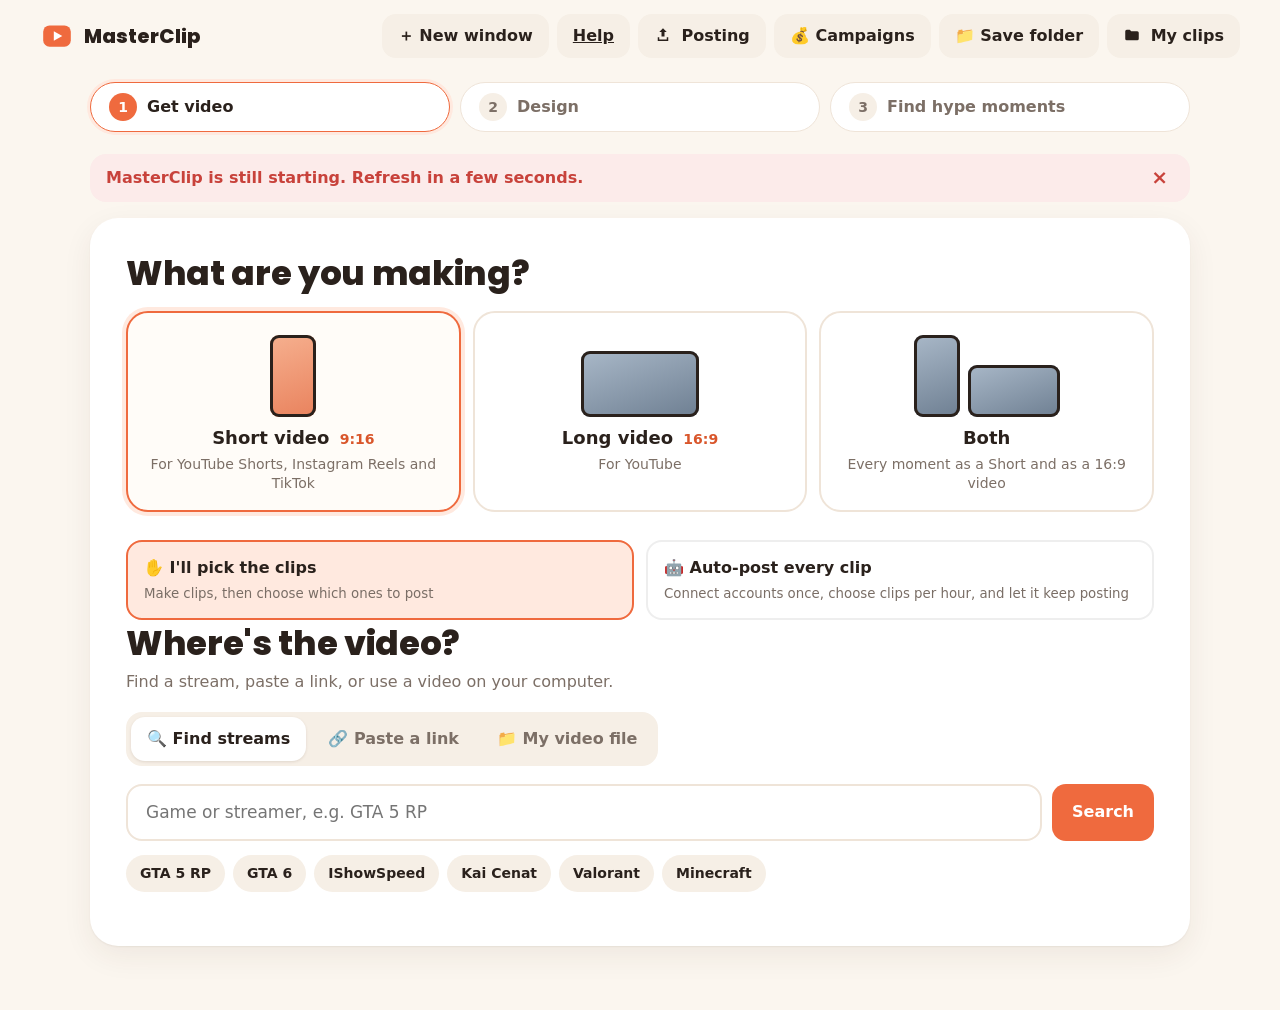
==== static/index.html @ 3740e3cb "Set it manually: layout chips, source box editor (drag, corners, wheel zoom), cam corner/size/round," ====
<!doctype html>
<html lang="en">
<head>
  <meta charset="utf-8">
  <meta name="viewport" content="width=device-width, initial-scale=1">
  <meta name="theme-color" content="#FBF6EF">
  <title>MasterClip</title>
  <link rel="icon" href="data:image/svg+xml,%3Csvg xmlns='http://www.w3.org/2000/svg' viewBox='0 0 32 32'%3E%3Crect x='3' y='6' width='26' height='20' rx='6' fill='%23EF6A3E'/%3E%3Cpath d='M13 11.5v9l8-4.5z' fill='%23fff'/%3E%3C/svg%3E">
  <link rel="stylesheet" href="/static/app.css">
  <script src="/static/crash.js"></script>
  <script src="/static/stage.js" defer></script>
  <script src="/static/framing.js" defer></script>
  <script src="/static/editor.js" defer></script>
  <script src="/static/designer.js" defer></script>
  <script src="/static/app.js" defer></script>
  <script src="/static/posting.js" defer></script>
  <script src="/static/campaigns.js" defer></script>
  <script src="/static/longvideo.js" defer></script>
  <script src="/static/aiboost.js" defer></script>
  <script src="/static/licence.js" defer></script>
</head>
<body>
  <header class="top">
    <a class="brand" href="/" aria-label="MasterClip home">
      <span class="brand-mark" aria-hidden="true"><svg viewBox="0 0 32 32"><rect x="3" y="6" width="26" height="20" rx="6" fill="currentColor"/><path d="M13 11.5v9l8-4.5z" fill="#fff"/></svg></span>
      <span>MasterClip</span>
    </a>
    <div class="top-actions">
      <button id="newWindow" class="ghost" type="button" title="Start another stream without stopping this one">＋ New window</button>
      <a class="ghost" href="/help" target="_blank" rel="noopener">Help</a>
      <button id="openLicence" class="ghost licence-chip" type="button" title="Your licence" hidden><span id="licenceChip">Free trial</span></button>
      <button id="openPosting" class="ghost" type="button" title="Post clips to Instagram and YouTube">
        <svg viewBox="0 0 24 24" aria-hidden="true"><path d="M12 3l5 5h-3v6h-4V8H7zM5 15h2v3h10v-3h2v5H5z"/></svg>
        Posting <i id="postingDot" class="dot" hidden></i>
      </button>
      <button id="openCampaigns" class="ghost" type="button" title="Clipping campaigns that pay per views, and your posted clips">💰 Campaigns</button>
      <button id="openStorage" class="ghost" type="button" title="Choose where clips and downloads are saved (use another drive if C: is full)">📁 Save folder <i id="storageDot" class="dot" hidden></i></button>
      <button id="openFolder" class="ghost" type="button" title="Open the folder with your saved clips">
        <svg viewBox="0 0 24 24" aria-hidden="true"><path d="M3 7a2 2 0 0 1 2-2h4l2 2h8a2 2 0 0 1 2 2v8a2 2 0 0 1-2 2H5a2 2 0 0 1-2-2z"/></svg>
        My clips
      </button>
    </div>
  </header>

  <main class="page">
    <ol class="stepper" aria-label="Steps">
      <li data-step="1" class="active"><span class="dot">1</span><span class="label">Get video</span></li>
      <li data-step="2"><span class="dot">2</span><span class="label">Design</span></li>
      <li data-step="3"><span class="dot">3</span><span class="label">Find hype moments</span></li>
    </ol>

    <div id="campBanner" class="notice-soft camp-banner" hidden><span id="campBannerText"></span><button id="campBannerX" class="ghost small" type="button">Stop</button></div>

    <div id="notice" class="notice" role="alert" hidden><span id="noticeText"></span><button id="noticeClose" type="button" aria-label="Close">×</button></div>

    <div id="welcomeBack" class="welcome-back" hidden>
      <span class="wb-icon" aria-hidden="true">🎬</span>
      <div class="wb-text"><strong id="wbTitle">Your last clips are ready</strong><span id="wbMeta" class="muted"></span></div>
      <button id="wbOpen" class="primary" type="button">Open my clips</button>
      <button id="wbHide" class="ghost small" type="button" aria-label="Hide">✕</button>
    </div>

    <!-- STEP 1 -->
    <section id="step1" class="panel" aria-labelledby="step1Title">
      <div class="panel-head">
        <h1>What are you making?</h1>
      </div>
      <div class="vtypes" role="radiogroup" aria-label="Video type">
        <button type="button" class="vtype on" role="radio" aria-checked="true" data-kind-pick="short">
          <span class="vshape" aria-hidden="true"><i class="tall"></i></span>
          <strong>Short video <b>9:16</b></strong>
          <small>For YouTube Shorts, Instagram Reels and TikTok</small>
        </button>
        <button type="button" class="vtype" role="radio" aria-checked="false" data-kind-pick="long">
          <span class="vshape" aria-hidden="true"><i class="wide"></i></span>
          <strong>Long video <b>16:9</b></strong>
          <small>For YouTube</small>
        </button>
        <button type="button" class="vtype" role="radio" aria-checked="false" data-kind-pick="both">
          <span class="vshape" aria-hidden="true"><i class="tall"></i><i class="wide"></i></span>
          <strong>Both</strong>
          <small>Every moment as a Short and as a 16:9 video</small>
        </button>
      </div>
      <div class="postmode" role="radiogroup" aria-label="Posting">
        <button type="button" class="pmode on" data-postmode="manual"><strong>✋ I'll pick the clips</strong><small>Make clips, then choose which ones to post</small></button>
        <button type="button" class="pmode" data-postmode="auto"><strong>🤖 Auto-post every clip</strong><small>Connect accounts once, choose clips per hour, and let it keep posting</small></button>
      </div>
      <div class="panel-head second">
        <h1 id="step1Title">Where's the video?</h1>
        <p>Find a stream, paste a link, or use a video on your computer.</p>
      </div>
      <div class="tabs" role="tablist">
        <button class="tab active" role="tab" data-tab="find" type="button">🔍 Find streams</button>
        <button class="tab" role="tab" data-tab="link" type="button">🔗 Paste a link</button>
        <button class="tab" role="tab" data-tab="file" type="button">📁 My video file</button>
      </div>

      <div id="tabFind" class="tab-body">
        <form id="searchForm" class="search">
          <input id="searchInput" type="search" placeholder="Game or streamer, e.g. GTA 5 RP" autocomplete="off" maxlength="160" aria-label="Search streams">
          <button class="primary" type="submit">Search</button>
        </form>
        <div class="chips" id="quickChips">
          <button type="button" class="chip">GTA 5 RP</button>
          <button type="button" class="chip">GTA 6</button>
          <button type="button" class="chip">IShowSpeed</button>
          <button type="button" class="chip">Kai Cenat</button>
          <button type="button" class="chip">Valorant</button>
          <button type="button" class="chip">Minecraft</button>
        </div>
        <div id="searchState" class="soft-state" hidden></div>
        <div id="siteFilter" class="site-filter" hidden>
          <div class="seg" role="group" aria-label="Show results from">
            <button type="button" class="on" data-site="all">All</button>
            <button type="button" data-site="YouTube">YouTube</button>
            <button type="button" data-site="Twitch">Twitch</button>
          </div>
          <span id="searchNote" class="hint"></span>
        </div>
        <div id="results" class="results"></div>
      </div>

      <div id="tabLink" class="tab-body" hidden>
        <form id="linkForm" class="search">
          <input id="linkInput" type="url" placeholder="Paste a YouTube, Twitch or Kick link" autocomplete="off" aria-label="Video link">
          <button class="primary" type="submit">Open</button>
        </form>
        <p class="hint">Works with live streams and past streams (VODs). We only download the part you pick.</p>
      </div>

      <div id="tabFile" class="tab-body" hidden>
        <label id="dropZone" class="drop" for="fileInput">
          <span class="drop-icon" aria-hidden="true">⬆</span>
          <strong id="fileLabel">Choose a video or drop it here</strong>
          <small>MP4, MKV, MOV or WEBM · stays on your computer</small>
          <input id="fileInput" type="file" accept="video/*,.mp4,.mkv,.mov,.webm,.ts" hidden>
        </label>
      </div>

      <div id="picked" class="picked" hidden>
        <div class="picked-top">
          <img id="pickedThumb" alt="" loading="lazy">
          <div class="picked-text">
            <span id="pickedBadge" class="badge"></span>
            <strong id="pickedTitle"></strong>
            <span id="pickedMeta" class="muted"></span>
          </div>
          <button id="pickedClear" class="ghost small" type="button">Change</button>
        </div>
        <div id="rangeBox" class="range-box" hidden>
          <div class="range-head"><strong>Which part?</strong><span id="rangeLabel" class="muted"></span></div>
          <div class="range-track">
            <svg id="heat" viewBox="0 0 1000 60" preserveAspectRatio="none" aria-hidden="true"></svg>
            <div id="rangeFill" class="range-fill"></div>
            <input id="rangeStart" type="range" min="0" max="1000" step="1" aria-label="Start time">
            <input id="rangeEnd" type="range" min="0" max="1000" step="1" aria-label="End time">
          </div>
          <div class="chips small">
            <button type="button" class="chip" data-range="whole">⚡ Whole stream: hottest parts</button>
            <button type="button" class="chip" data-range="hot">🔥 Most replayed 10 min</button>
            <button type="button" class="chip" data-range="first">First 10 min</button>
            <button type="button" class="chip" data-range="last">Last 10 min</button>
          </div>
          <p class="hint" id="rangeHint">We download only this part, so it's quick.</p>
        </div>
        <div id="liveBox" class="range-box" hidden>
          <div class="range-head"><strong>🔴 It's live! Record for…</strong></div>
          <div class="seg" id="liveMinutes">
            <button type="button" data-min="0" class="on">Non-stop auto-clipping</button>
            <button type="button" data-min="2">2 min</button>
            <button type="button" data-min="5">5 min</button>
            <button type="button" data-min="10">10 min</button>
            <button type="button" data-min="30">30 min</button>
          </div>
          <p class="hint" id="liveHint">Start once: we check each new minute, make clips of the best moments and keep going until you press Stop or the stream ends. Clip now is optional. Keep MasterClip and your PC running.</p>
        </div>
        <div class="row-end"><button id="toStep2" class="primary big" type="button">Next: pick a template →</button></div>
      </div>
    </section>

    <!-- STEP 2 -->
    <section id="step2" class="panel wide-panel" hidden aria-labelledby="step2Title">
      <div class="panel-head head-row">
        <div>
          <h1 id="step2Title">Design your clips</h1>
          <p>Pick a template, then drag anything on the preview to move it. Drag a corner to resize.</p>
        </div>
        <div class="seg kind-seg" role="radiogroup" aria-label="Video type">
          <button type="button" data-kind-pick="short" role="radio">📱 Short</button>
          <button type="button" data-kind-pick="long" role="radio">🖥 Long</button>
          <button type="button" data-kind-pick="both" role="radio">Both</button>
        </div>
      </div>
      <div id="tplRows" class="tpl-rows"></div>
      <div class="designer">
        <div class="designer-preview">
          <div id="stages" class="stages"></div>
          <p class="hint center">Lines appear when things line up. Hold <kbd>Alt</kbd> to move freely, or click a part and use the arrow keys.</p>
          <p class="hint" id="dFramingFor"></p>
          <div id="dFraming"></div>
        </div>
        <aside class="cap-panel" aria-labelledby="capTitle">
          <div class="cap-head"><h2 id="capTitle">Captions</h2><span id="capFor" class="muted"></span></div>
          <div class="cap-presets" id="capPresets">
            <button type="button" data-preset="pop1"><span class="demo pop">WOW</span><small>One-word pop</small></button>
            <button type="button" data-preset="karaoke"><span class="demo kara">so <b>fun</b> bro</span><small>Karaoke</small></button>
            <button type="button" data-preset="twoline"><span class="demo two">two short<br>lines</span><small>2-line</small></button>
            <button type="button" data-preset="boxed"><span class="demo boxed">in a box</span><small>Boxed</small></button>
            <button type="button" data-preset="punch"><span class="demo punch">I <b>CAN'T</b> DO IT</span><small>Bold + red word</small></button>
            <button type="button" data-preset="twotone"><span class="demo twotone"><span>NAH, <b>SEE</b></span><br><i>FEEL BAD</i></span><small>Two colours</small></button>
            <button type="button" data-preset="off"><span class="demo off">—</span><small>Off</small></button>
          </div>
          <div id="capFields" class="cap-fields">
            <div class="field" id="capWordsRow"><span>Words at a time</span>
              <div class="stepper-num"><button type="button" id="capWordsMinus" aria-label="Fewer words">−</button><span id="capWords">2</span><button type="button" id="capWordsPlus" aria-label="More words">+</button></div>
            </div>
            <div class="field"><span>Font</span><div id="capFonts" class="font-grid"></div></div>
            <label class="field"><span>Size <b id="capSizeVal"></b></span><input id="capSize" type="range" min="24" max="160" step="1"></label>
            <div class="field"><span>Colour</span><div class="swatches" id="capColor"></div></div>
            <div class="field" id="capHiRow"><span id="capHiLabel">Spoken word colour</span><div class="swatches" id="capHi"></div></div>
            <div class="field" id="capSecondRow" hidden><span>Second line colour</span><div class="swatches" id="capSecond"></div></div>
            <label class="field"><span>Outline <b id="capOutlineVal"></b></span><input id="capOutline" type="range" min="0" max="16" step="1"></label>
            <div class="field"><span>Position</span>
              <div class="seg" id="capPos"><button type="button" data-pos="top">Top</button><button type="button" data-pos="middle">Middle</button><button type="button" data-pos="bottom">Bottom</button></div>
            </div>
            <div class="switch-row">
              <label class="switch"><input id="capUpper" type="checkbox"><span></span> UPPERCASE</label>
              <label class="switch"><input id="capEmoji" type="checkbox"><span></span> Emoji 😂</label>
            </div>
          </div>
          <div class="cap-extra">
            <div class="fx-box">
              <h3 class="fx-title">On the video</h3>
              <div class="field"><span>Title on top</span>
                <div class="seg" id="fxTitle"><button type="button" data-v="0">Whole clip</button><button type="button" data-v="3">First 3 s</button><button type="button" data-v="off">✕ Remove title</button></div>
              </div>
              <p class="hint">The title is written for each clip. Change its words on any clip with ✏️ Edit, or right on the clip card.</p>
              <div class="switch-row col">
                <label class="switch"><input id="fxCredit" type="checkbox"><span></span> Streamer name (@name) at the bottom</label>
                <label class="switch"><input id="fxShout" type="checkbox"><span></span> 💥 Shout effect: big word + shake when someone yells</label>
                <label class="switch"><input id="fxSfx" type="checkbox"><span></span> 🔊 Boom sound with the shout effect</label>
              </div>
            </div>
            <label class="field"><span>Spoken language</span><select id="language" aria-label="Spoken language">
              <option value="auto">Find it for me</option><option value="hi">Hindi / Hinglish</option><option value="en">English</option>
              <option value="kn">Kannada</option><option value="ta">Tamil</option><option value="te">Telugu</option><option value="ml">Malayalam</option>
              <option value="mr">Marathi</option><option value="bn">Bengali</option><option value="gu">Gujarati</option><option value="pa">Punjabi</option>
              <option value="ur">Urdu</option><option value="es">Spanish</option><option value="pt">Portuguese</option><option value="fr">French</option>
              <option value="de">German</option><option value="ar">Arabic</option><option value="ru">Russian</option><option value="id">Indonesian</option>
              <option value="tr">Turkish</option><option value="ja">Japanese</option><option value="ko">Korean</option></select></label>
            <label class="field"><span>Captions in</span><select id="captionsIn" aria-label="Caption language">
              <option value="roman">Hinglish for Hindi (English letters)</option><option value="spoken">The language they speak (Hindi letters)</option><option value="en">English (translated)</option></select></label>
            <p class="hint" id="langHint">Hindi and other Indian languages use a better speech model that downloads once (about 480 MB).</p>
          </div>
        </aside>
      </div>
      <div class="settings">
        <div class="setting">
          <span class="setting-label">Clip length</span>
          <div class="seg" id="lengthSeg">
            <button type="button" data-len="15">15 s</button>
            <button type="button" data-len="30" class="on">30 s</button>
            <button type="button" data-len="45">45 s</button>
            <button type="button" data-len="60">60 s</button>
            <button type="button" data-len="custom">Custom</button>
          </div>
          <input id="customLength" class="num" type="number" min="5" max="180" value="20" hidden aria-label="Custom length in seconds">
        </div>
        <label class="setting" id="qualitySetting"><span class="setting-label">Download &amp; export quality</span><select id="exportQuality"><option value="720">HD · 720p · faster</option><option value="1080" selected>Full HD · 1080p</option><option value="2160">4K · 2160p · best available source</option></select><small class="muted">4K takes longer and uses more storage. Source quality and cropping determine detail; a low-resolution source cannot become native 4K.</small></label>
        <div class="setting" id="clipCountSetting">
          <span class="setting-label">How many clips</span>
          <div class="stepper-num"><button type="button" id="countMinus" aria-label="Fewer">−</button><span id="countValue">3</span><button type="button" id="countPlus" aria-label="More">+</button></div>
        </div>
        <p id="continuousNote" class="hint" hidden>Non-stop mode: clips keep coming as good moments are found. No total clip count, and no need to press Clip now.</p>
        <div class="setting ai-setting">
          <span class="setting-label">✨ AI boost <small class="muted">(optional: better moments + funnier titles)</small></span>
          <div class="seg" id="aiMode">
            <button type="button" data-v="off" class="on">Off</button>
            <button type="button" data-v="claude">Claude app</button>
            <button type="button" data-v="codex">Codex app</button>
            <button type="button" data-v="gemini">Gemini app</button>
            <button type="button" data-v="api">Claude key</button>
            <button type="button" data-v="gemini_api">Gemini key (free)</button>
            <button type="button" data-v="local">Local AI (Ollama, free)</button>
          </div>
          <div id="aiLocalBox" class="ai-local" hidden>
            <a id="aiOllamaGet" class="primary small" href="https://ollama.com/download/windows" target="_blank" rel="noopener">⬇ Download Ollama (free)</a>
            <button id="aiModelGet" class="primary small" type="button">⬇ Get the free AI model (2 GB, once)</button>
            <small id="aiLocalNote" class="muted"></small>
          </div>
          <form id="aiPathForm" class="search ai-key" hidden>
            <input id="aiPath" type="text" spellcheck="false" placeholder="Full path to the app" aria-label="Where the app is">
            <button class="primary" type="submit">Use this</button>
          </form>
          <small id="aiPathHelp" class="muted" hidden></small>
          <form id="aiKeyForm" class="search ai-key" hidden>
            <input id="aiKey" type="password" autocomplete="off" spellcheck="false" placeholder="sk-ant-… (from console.anthropic.com)" aria-label="API key">
            <button class="primary" type="submit">Save</button>
          </form>
          <div class="ai-row"><span id="aiState" class="muted">Off: everything stays on this PC.</span><button id="aiTest" class="ghost small" type="button" hidden>Test</button></div>
        </div>
      </div>
      <div class="row-between">
        <button class="ghost" type="button" data-go="1">← Back</button>
        <button id="toStep3" class="primary big" type="button">Next →</button>
      </div>
    </section>

    <!-- STEP 3 -->
    <section id="step3" class="panel" hidden aria-labelledby="step3Title">
      <div class="panel-head">
        <h1 id="step3Title">Find hype moments</h1>
        <p id="summary" class="muted"></p>
        <button class="ghost small" type="button" data-go="2">← Back</button>
      </div>
      <div id="payBox" class="pay-box" hidden>
        <strong>Your free videos are used up.</strong>
        <span>Enter your licence key to keep making clips. Nothing was lost: your settings are still here.</span>
        <button id="payOpen" class="primary" type="button">Enter my key</button>
      </div>
      <div id="restyleBox" class="restyle" hidden>
        <button id="restyleBtn" class="primary big" type="button">🎨 Put the new design on these clips</button>
        <span class="muted">Same moments and titles, new look. Or find new moments with the button below.</span>
      </div>
      <div id="makeBox" class="make">
        <button id="makeClips" class="primary huge" type="button">🔥 Find hype moments</button>
      </div>
      <div id="working" class="working" hidden>
        <div class="working-art" aria-hidden="true"><span></span><span></span><span></span></div>
        <strong id="workMessage">Getting things ready…</strong>
        <small id="workDetail" class="muted"></small>
          <p id="queueNote" class="queue-note" hidden></p>
        <ol id="workSteps" class="work-steps" aria-label="Steps">
          <li data-s="0">Getting the video</li><li data-s="1">Listening to what's said</li><li data-s="2">Finding hype moments</li><li data-s="3">Making your clips</li>
        </ol>
        <div class="bar"><span id="workBar"></span></div>
        <small id="workPercent" class="muted">0%</small>
        <small id="workTime" class="muted"></small>
        <div id="workClips" class="work-clips" hidden></div>
        <button id="cancelJob" class="ghost small" type="button">Cancel</button>
      </div>
      <div id="failed" class="soft-state bad" hidden></div>
      <div id="done" hidden>
        <div id="liveBar" class="live-bar" hidden>
          <span class="live-dot" aria-hidden="true"></span>
          <div class="live-text"><strong id="liveTitle">Recording live</strong><span id="liveMeta" class="muted"></span>
            <span id="liveHype" class="live-hype" hidden><span class="hype-track" aria-hidden="true"><span id="hypeFill"></span></span><span id="hypeText"></span></span></div>
          <button id="liveClip" class="ghost" type="button" title="Make a clip of what just happened">✂ Clip now</button>
          <button id="liveFolder" class="ghost" type="button" title="Every clip is saved here as soon as it's made" hidden>📁 Open folder</button>
          <button id="liveStop" class="danger" type="button">■ Stop</button>
        </div>
        <div class="row-between done-head">
          <strong id="doneTitle">Your clips are ready 🎉</strong>
          <div class="row-gap">
            <button id="postAll" class="primary" type="button">📤 Post / schedule all</button>
            <button id="changeDesign" class="ghost" type="button" title="Go back, change the look, then come back and apply it">🎨 Change design</button>
            <button id="saveAll" class="ghost" type="button">💾 Save all to my Videos</button>
            <button id="startOver" class="ghost" type="button">Start a new video</button>
          </div>
        </div>
        <p id="aiNote" class="ai-note" hidden></p>
        <section id="postOverview" class="post-overview" aria-label="Automatic posting status" hidden>
          <div class="row-between"><strong>Posting status</strong><button id="outputPosting" class="ghost small" type="button">Accounts &amp; posting speed</button></div>
          <div id="platformStatus" class="platform-status" aria-live="polite"></div>
          <p class="hint">YouTube and Instagram post separately. If one reaches a limit, the other keeps going. Download any clip below for manual upload.</p>
        </section>
        <div id="clips" class="clips"></div>
        <div class="long-box" id="longBox">
          <div class="long-head">
            <div>
              <h3>Make a YouTube video</h3>
              <p class="muted">One long 16:9 video with chapters, ready for YouTube.</p>
            </div>
          </div>
          <div class="long-kinds" id="longKind">
            <button type="button" class="long-kind on" data-v="compilation"><strong>🏆 Best moments compilation</strong><small>Intro, then the best moments with a title on each and chapters.</small></button>
            <button type="button" class="long-kind" data-v="full"><strong>🎬 Full-length video</strong><small>The whole part you picked, with captions and chapters.</small></button>
          </div>
          <div class="settings-grid" id="longCompOpts">
            <div class="field"><span>Moments</span><div class="seg" id="longMoments"><button type="button" data-v="clips" class="on">Use my clips</button><button type="button" data-v="best">Find the best</button></div></div>
            <div class="field" id="longCountField" hidden><span>How many <b id="longCountVal">10</b></span><input type="range" id="longCount" min="3" max="30" value="10"></div>
            <div class="field" id="longLenField" hidden><span>Each moment</span><div class="seg" id="longLen"><button type="button" data-v="20">20 s</button><button type="button" data-v="30">30 s</button><button type="button" data-v="45" class="on">45 s</button><button type="button" data-v="60">60 s</button></div></div>
            <div class="field"><span>Order</span><div class="seg" id="longOrder"><button type="button" data-v="time" class="on">As it happened</button><button type="button" data-v="countdown">Countdown (best last)</button></div></div>
          </div>
          <div class="settings-grid">
            <label class="field wide"><span>Video title</span><input type="text" id="longTitle" maxlength="100" placeholder="Best moments"></label>
            <div class="field row-gap">
              <label class="switch"><input id="longCaptions" type="checkbox" checked><span></span> Captions</label>
              <label class="switch" id="longIntroWrap"><input id="longIntro" type="checkbox" checked><span></span> Intro card</label>
            </div>
          </div>
          <div class="row-between"><span class="muted" id="longHint"></span><button id="makeLong" class="primary big" type="button">Make YouTube video</button></div>
          <div id="longVideos" class="long-videos"></div>
        </div>
      </div>
    </section>
  </main>

  <!-- EDITOR -->
  <div id="editor" class="editor" hidden role="dialog" aria-modal="true" aria-labelledby="editorTitle">
    <div class="editor-shell">
      <header class="editor-top">
        <strong id="editorTitle">Edit clip</strong>
        <div class="row-gap">
          <button id="editorCancel" class="ghost" type="button">Cancel</button>
          <button id="editorSave" class="primary" type="button">Save changes</button>
        </div>
      </header>
      <div class="editor-body">
        <div class="stage-col">
          <div id="stageHost" class="stage-host editor-stage"></div>
          <div class="play-row">
            <button id="playBtn" class="round" type="button" aria-label="Play">▶</button>
            <span id="timeLabel" class="muted">0:00</span>
          </div>
          <div class="trim">
            <div class="range-head"><strong>Trim</strong><span id="trimLabel" class="muted"></span></div>
            <div class="range-track slim">
              <div id="trimFill" class="range-fill"></div>
              <input id="trimStart" type="range" step="0.1" aria-label="Clip start">
              <input id="trimEnd" type="range" step="0.1" aria-label="Clip end">
            </div>
          </div>
        </div>
        <div class="side">
          <div class="tabs small" role="tablist">
            <button class="tab active" data-etab="layout" type="button">Layout</button>
            <button class="tab" data-etab="captions" type="button">Captions</button>
            <button class="tab" data-etab="title" type="button">Title</button>
          </div>
          <div class="etab" id="etab-layout">
            <label class="field"><span>Template</span><select id="eTemplate"></select></label>
            <div class="field"><span>Empty space</span>
              <div class="seg" id="eFill"><button data-v="zoom" type="button">Zoom in</button><button data-v="blur" type="button">Blurred</button><button data-v="bars" type="button">Black bars</button></div>
            </div>
            <div class="field" id="eCamField"><span>Streamer cam</span>
              <div class="seg" id="eCamPos"><button data-v="keep" type="button" title="Leave the cam where it is in the stream">As in stream</button><button data-v="top" type="button">Top</button><button data-v="bottom" type="button">Bottom</button><button data-v="corner" type="button" title="A box you can drag anywhere on the preview">Box (drag it)</button><button data-v="hidden" type="button" title="Blur the streamer's cam out of the picture">Remove</button></div>
              <p class="hint" id="camHint"></p>
              <button id="drawCam" class="ghost small" type="button">✏️ Draw the cam box myself</button>
            </div>
            <label class="field" id="eSplitField"><span>Cam size <b id="eSplitVal"></b></span><input id="eSplit" type="range" min="0.2" max="0.7" step="0.01"></label>
            <label class="field" id="eFocusField"><span>Gameplay left ↔ right</span><input id="eFocus" type="range" min="0" max="1" step="0.01"></label>
            <div id="eFraming"></div>
          </div>
          <div class="etab" id="etab-captions" hidden>
            <div class="field"><span>Style</span>
              <div class="seg wrap" id="eCapStyle"><button data-v="pop" type="button">Pop</button><button data-v="karaoke" type="button">Karaoke</button><button data-v="twoline" type="button">2-line</button><button data-v="classic" type="button">Classic</button><button data-v="boxed" type="button">Boxed</button><button data-v="none" type="button">None</button></div>
            </div>
            <div class="field"><span>Font</span><div id="eFonts" class="font-list"></div></div>
            <label class="field"><span>Size <b id="eCapSizeVal"></b></span><input id="eCapSize" type="range" min="24" max="160" step="1"></label>
            <div class="field"><span>Colour</span><div class="swatches" id="eCapColor"></div></div>
            <div class="field"><span>Highlight</span><div class="swatches" id="eCapHi"></div></div>
            <label class="field"><span>Outline <b id="eOutlineVal"></b></span><input id="eOutline" type="range" min="0" max="16" step="1"></label>
            <div class="field"><span>Position</span>
              <div class="seg" id="eCapPos"><button data-v="0.18" type="button">Top</button><button data-v="0.5" type="button">Middle</button><button data-v="0.78" type="button">Bottom</button></div>
              <p class="hint">Or drag the caption on the preview.</p>
            </div>
            <label class="switch"><input id="eUpper" type="checkbox"><span></span> UPPERCASE</label>
            <label class="switch"><input id="eEmoji" type="checkbox"><span></span> Emoji 😂</label>
          </div>
          <div class="etab" id="etab-title" hidden>
            <label class="field"><span>Title on the clip</span><input id="eTitle" type="text" maxlength="140" placeholder="e.g. Speed finally finishes GTA"></label>
            <div class="chips small" id="eSuggest"></div>
            <div class="field"><span>Title style</span>
              <div class="seg wrap" id="eTitleStyle"><button data-v="white_box" type="button">White box</button><button data-v="red_box" type="button">Red box</button><button data-v="yellow" type="button">Yellow</button><button data-v="outline" type="button">Outline</button><button data-v="meme" type="button">Meme</button></div>
            </div>
            <label class="field"><span>Size <b id="eTitleSizeVal"></b></span><input id="eTitleSize" type="range" min="36" max="140" step="1"></label>
            <div class="field"><span>Show it</span>
              <div class="seg" id="eTitleTime"><button data-v="3" type="button">First 3 s</button><button data-v="6" type="button">First 6 s</button><button data-v="0" type="button">Whole clip</button></div>
            </div>
            <label class="switch"><input id="eTitleShow" type="checkbox"><span></span> Show the title</label>
            <label class="switch"><input id="eCredit" type="checkbox"><span></span> Show credit <b id="eCreditName"></b></label>
          </div>
        </div>
      </div>
    </div>
    <div id="camPicker" class="cam-picker" hidden>
      <div class="cam-picker-card">
        <strong>Drag a box over the streamer's face cam</strong>
        <div class="cam-picker-stage"><canvas id="camCanvas"></canvas><div id="camDraw" class="drag-box draw"></div></div>
        <div class="row-end row-gap"><button id="camCancel" class="ghost" type="button">Cancel</button><button id="camDone" class="primary" type="button">Use this box</button></div>
      </div>
    </div>
  </div>

  <!-- POSTING -->
  <div id="schedDlg" class="editor" hidden role="dialog" aria-modal="true" aria-labelledby="schedTitle">
    <div class="editor-shell sched-shell">
      <header class="editor-top">
        <strong id="schedTitle">When should it go out?</strong>
        <button id="schedClose" class="ghost" type="button" aria-label="Close">✕</button>
      </header>
      <div class="sched-body">
        <p id="schedWhat" class="muted"></p>
        <label class="sched-pick"><input type="radio" name="schedWhen" value="now"><span><strong>Post now</strong><small>Uploads straight away. It's live in a minute or two.</small></span></label>
        <label class="sched-pick"><input type="radio" name="schedWhen" value="at"><span><strong>At a time I pick</strong><small id="schedAtHint">Pick the day and time below.</small></span></label>
        <div id="schedAtBox" class="sched-at">
          <input type="datetime-local" id="schedAt" step="60" aria-label="Date and time">
          <label id="schedGapRow" class="sched-gap">then one every
            <select id="schedGap" aria-label="Time between clips"><option value="15">15 min</option><option value="30">30 min</option><option value="60" selected>1 hour</option><option value="120">2 hours</option><option value="240">4 hours</option><option value="1440">1 day</option></select>
          </label>
        </div>
        <label class="sched-pick"><input type="radio" name="schedWhen" value="slots"><span><strong>Use my posting schedule</strong><small id="schedSlots">The speed or times set in Posting.</small></span></label>
        <p id="schedNote" class="hint"></p>
        <div class="row-between">
          <button id="schedCancel" class="ghost" type="button">Cancel</button>
          <button id="schedGo" class="primary big" type="button">Schedule</button>
        </div>
      </div>
    </div>
  </div>

  <div id="campDlg" class="editor" hidden role="dialog" aria-modal="true" aria-labelledby="campTitle">
    <div class="editor-shell camp-shell">
      <header class="editor-top">
        <strong id="campTitle">Campaigns</strong>
        <button id="campClose" class="ghost" type="button" aria-label="Close">✕</button>
      </header>
      <div class="camp-body">
        <div class="tabs small" role="tablist">
          <button class="tab active" role="tab" data-camp="list" type="button">Campaigns</button>
          <button class="tab" role="tab" data-camp="mine" type="button">My submissions</button>
        </div>
        <div id="campList">
          <p id="campEmpty" class="soft-state" hidden>New campaigns are added here. Meanwhile, join a platform below.</p>
          <div id="campCards" class="camp-grid"></div>
          <h3 class="camp-h">Platforms that pay per views</h3>
          <div id="campPlatforms" class="camp-grid"></div>
          <p id="campSrc" class="hint"></p>
        </div>
        <div id="campMine" hidden>
          <div class="camp-total"><span>Estimated earnings <small>(estimate, not paid money)</small></span><strong id="campTotal">$0.00</strong></div>
          <div id="campRows"></div>
          <p id="campMineEmpty" class="soft-state" hidden>Nothing here yet. After you post a clip, add its link and type the views.</p>
          <button id="campAdd" class="primary" type="button">Add a posted link</button>
          <p class="hint">Estimate = views / 1000 x the campaign's rate per 1K views. The platform's own count is the one that pays.</p>
        </div>
      </div>
    </div>
  </div>

  <div id="storageDlg" class="editor" hidden role="dialog" aria-modal="true" aria-labelledby="storageTitle">
    <div class="editor-shell sched-shell">
      <header class="editor-top">
        <strong id="storageTitle">Where should MasterClip save?</strong>
        <button id="storageClose" class="ghost" type="button" aria-label="Close">✕</button>
      </header>
      <div class="sched-body">
        <p class="muted">Clips are saved here, and videos are downloaded here while clips are made. If your C: drive is full, pick a folder on another drive, like <b>D:\MasterClip</b>.</p>
        <label class="field"><span>Save folder</span><input type="text" id="storagePath" spellcheck="false" placeholder="D:\MasterClip"></label>
        <div class="row-between" style="margin-top:0">
          <button id="storageBrowse" class="ghost" type="button">Browse…</button>
          <button id="storageDefault" class="ghost" type="button">Use the default (C:)</button>
        </div>
        <p id="storageNow" class="hint"></p>
        <p id="storageMsg" class="hint" role="status" style="color:#c0392b;font-weight:600"></p>
        <div class="row-between">
          <button id="storageCancel" class="ghost" type="button">Cancel</button>
          <button id="storageSave" class="primary big" type="button">Save</button>
        </div>
      </div>
    </div>
  </div>

  <div id="licence" class="editor" hidden role="dialog" aria-modal="true" aria-labelledby="licenceTitle">
    <div class="editor-shell licence-shell">
      <header class="editor-top">
        <strong id="licenceTitle">Your licence</strong>
        <button id="licenceClose" class="ghost" type="button" aria-label="Close">✕</button>
      </header>
      <div class="licence-body">
        <p id="licenceWhy" class="notice-soft" hidden></p>
        <div id="licenceTrial">
          <p class="lead-small"><strong id="licenceLeft">3 free videos left.</strong> <span id="licenceLead">After that, one licence keeps MasterClip working on up to 2 PCs. No subscription.</span></p>
          <form id="licenceForm" class="search">
            <input id="licenceKey" type="text" autocomplete="off" spellcheck="false" placeholder="CS1-XXXXX-XXXXX-…" aria-label="Licence key">
            <button class="primary" type="submit">Activate</button>
          </form>
          <p id="licenceMsg" class="hint"></p>
          <a id="licenceBuy" class="primary big buy" href="#" target="_blank" rel="noopener" hidden>Buy a licence</a>
          <p id="licenceBuyNote" class="hint" hidden>Opens our secure Razorpay page in your browser (UPI, cards, net banking). Your key shows there right after paying.</p>
          <p id="licenceLost" class="hint" hidden>Bought already but lost your key? <a id="licenceRecover" href="#" target="_blank" rel="noopener">Get it again</a></p>
        </div>
        <div id="licenceOk" hidden>
          <p class="lead-small"><span class="tick on">✓</span> <strong>Licensed.</strong> Thanks for buying MasterClip!</p>
          <p class="hint">Order <b id="licenceOrder"></b>. Works on up to <span id="licenceSeats">2</span> PCs.</p>
          <button id="licenceRemove" class="ghost small" type="button">Remove the key from this PC</button>
        </div>
      </div>
    </div>
  </div>

  <div id="posting" class="editor" hidden role="dialog" aria-modal="true" aria-labelledby="postingTitle">
    <div class="editor-shell posting-shell">
      <header class="editor-top">
        <strong id="postingTitle">Posting</strong>
        <div class="row-gap">
          <div class="tabs small-tabs" role="tablist">
            <button class="tab active" type="button" data-ptab="setup">Setup</button>
            <button class="tab" type="button" data-ptab="queue">Queue <b id="queueCount"></b></button>
          </div>
          <button id="postingClose" class="ghost" type="button" aria-label="Close">✕</button>
        </div>
      </header>
      <div class="posting-body">
        <div id="ptab-setup" class="ptab">
          <section class="pstep" id="pstep1">
            <div class="pstep-head"><span class="pnum">1</span><div><h3>Your Zernio key</h3><p class="muted">Zernio posts to Instagram and YouTube for you, even when MasterClip is closed. Your first 2 accounts are free.</p></div><span class="tick" id="tick1" hidden>✓</span></div>
            <div id="keyEmpty">
              <ol class="howto">
                <li>Make a free account at <a href="https://zernio.com" target="_blank" rel="noopener">zernio.com</a></li>
                <li>Open <b>Settings → API keys</b> and press <b>Create key</b></li>
                <li>Copy the key and paste it here</li>
              </ol>
              <form id="keyForm" class="search">
                <input id="keyInput" type="password" autocomplete="off" spellcheck="false" placeholder="Paste your Zernio key" aria-label="Zernio key">
                <button class="primary" type="submit" id="keyTest">Test &amp; save</button>
              </form>
              <p class="muted small-print">🔒 Kept in Windows Credential Manager on this PC. MasterClip only ever sends it to Zernio.</p>
            </div>
            <div id="keySet" class="good-row" hidden>
              <span>✅ Key works <b id="keyHint"></b></span>
              <button id="keyRemove" class="ghost small" type="button">Remove key</button>
            </div>
          </section>

          <section class="pstep" id="pstep2">
            <div class="pstep-head"><span class="pnum">2</span><div><h3>Connect your accounts</h3><p class="muted">Sign in once: your browser opens, you approve, then come back here.</p></div><span class="tick" id="tick2" hidden>✓</span></div>
            <div class="acct-list">
              <div class="acct" data-platform="instagram">
                <span class="acct-logo ig">IG</span>
                <div class="acct-text"><strong>Instagram</strong><select class="acct-pick" hidden aria-label="Instagram account"></select><span class="acct-state muted">Not connected</span></div>
                <button class="primary small acct-connect" type="button">Connect</button>
              </div>
              <div class="acct" data-platform="youtube">
                <span class="acct-logo yt">▶</span>
                <div class="acct-text"><strong>YouTube</strong><select class="acct-pick" hidden aria-label="YouTube channel"></select><span class="acct-state muted">Not connected</span></div>
                <button class="primary small acct-connect" type="button">Connect</button>
              </div>
            </div>
            <div><button id="acctRefresh" class="ghost small" type="button">↻ Done connecting? Check again</button></div>
            <div class="more-keys">
              <div class="pstep-head"><div><h3>🔁 More accounts (up to 30)</h3><p class="muted">Have more Zernio accounts? Add each one's key. Clips then take turns: clip 1 → account 1, clip 2 → account 2, and so on.</p></div></div>
              <label class="switch"><input id="rotateOn" type="checkbox"><span></span> Spread my clips across all these accounts</label>
              <ul id="extraKeys" class="extra-keys"></ul>
              <div class="key-row">
                <input id="extraKey" type="password" placeholder="Paste another Zernio key" autocomplete="off" aria-label="Another Zernio key">
                <input id="extraLabel" type="text" placeholder="Name (optional)" maxlength="40" aria-label="Name for this account">
                <button id="extraAdd" class="primary small" type="button">+ Add</button>
              </div>
              <p class="hint" id="extraCount"></p>
            </div>
          </section>

          <section class="pstep" id="pstep3">
            <div class="pstep-head"><span class="pnum">3</span><div><h3>When and what to post</h3><p class="muted">Choose your posting speed. Finished clips join the queue automatically when Auto-post is on.</p></div></div>
            <div class="settings-grid">
              <label class="field"><span>Posting schedule</span><select id="postCadence"><option value="hourly">Clips per hour</option><option value="daily">Daily posting times</option></select></label>
              <label class="field" id="hourlyField"><span>Clips per hour <small>(per destination)</small></span><input id="clipsPerHour" type="number" min="1" max="60" value="6"><small class="muted">Spread evenly through each hour, as clips become ready. Platform limits still apply.</small></label>
              <div class="field" id="dailyField"><span>Uploads per day</span><div class="seg" id="perDay"><button type="button" data-v="1">1</button><button type="button" data-v="2">2</button><button type="button" data-v="3">3</button><button type="button" data-v="4">4</button><button type="button" data-v="5">5</button><button type="button" data-v="6">6</button></div></div>
              <label class="field"><span>Time zone</span><select id="tz"></select></label>
              <div class="field wide" id="dailyTimesField"><span>Times</span><div id="slots" class="slot-row"></div></div>
              <div class="field wide format-routing"><span>Vertical clips (Shorts / Reels)</span><label><input id="shortInstagram" type="checkbox" checked> Instagram Reels</label><label><input id="shortYoutube" type="checkbox" checked> YouTube Shorts</label></div>
              <div class="field wide format-routing"><span>Long / 16:9 videos</span><label><input id="longYoutube" type="checkbox" checked> YouTube videos</label><small class="muted">Long videos never go to Instagram. With both formats, YouTube gets both; Instagram gets only vertical clips.</small></div>
              <label class="field wide"><span>Posting account for this window</span><select id="sessionSender"><option value="0">Use account rotation settings</option></select><small class="muted">Choose an account here to keep this stream separate from your other windows. Posting speed and format settings are shared.</small></label>
              <label class="field wide"><span>Caption <b>use {title} {hashtags} {streamer}</b></span><textarea id="captionTpl" rows="3"></textarea></label>
              <label class="field wide"><span>Hashtags</span><input id="hashtags" type="text"></label>
              <div class="field wide"><span>Preview</span><pre id="captionPreview" class="caption-preview"></pre></div>
            </div>
            <div class="dm-box">
              <label class="switch"><input id="dmOn" type="checkbox"><span></span> Auto-DM on Instagram</label>
              <p class="muted small-print">When someone comments the keyword on your reel, they get your message in their DMs automatically.</p>
              <div class="settings-grid" id="dmFields">
                <label class="field"><span>Keyword</span><input id="dmKeyword" type="text" maxlength="30"></label>
                <label class="field"><span>Public reply</span><input id="dmReply" type="text" maxlength="200"></label>
                <label class="field wide"><span>DM message <b>put your link here</b></span><textarea id="dmMessage" rows="2" maxlength="900"></textarea></label>
              </div>
            </div>
            <div class="row-between"><span id="saveState" class="muted"></span><button id="postSave" class="primary big" type="button">Save</button></div>
          </section>
        </div>
        <div id="ptab-queue" class="ptab" hidden>
          <div class="row-between"><p class="muted" id="queueHint">Automatically scheduled clips show up here.</p><button id="queueRefresh" class="ghost small" type="button">↻ Refresh</button></div>
          <div id="queueList" class="queue-list"></div>
        </div>
      </div>
    </div>
  </div>

  <div id="toast" class="toast" role="status" hidden></div>
</body>
</html>
---- static/app.css ----
@font-face { font-family: "Anton"; src: url("/fonts/Anton-Regular.ttf"); font-display: swap; }
@font-face { font-family: "Bebas Neue"; src: url("/fonts/BebasNeue-Regular.ttf"); font-display: swap; }
@font-face { font-family: "Poppins ExtraBold"; src: url("/fonts/Poppins-ExtraBold.ttf"); font-display: swap; }
@font-face { font-family: "Bangers"; src: url("/fonts/Bangers-Regular.ttf"); font-display: swap; }
@font-face { font-family: "Archivo Black"; src: url("/fonts/ArchivoBlack-Regular.ttf"); font-display: swap; }
@font-face { font-family: "Lilita One"; src: url("/fonts/LilitaOne-Regular.ttf"); font-display: swap; }
@font-face { font-family: "Luckiest Guy"; src: url("/fonts/LuckiestGuy-Regular.ttf"); font-display: swap; }
@font-face { font-family: "Permanent Marker"; src: url("/fonts/PermanentMarker-Regular.ttf"); font-display: swap; }

:root {
  --bg: #FBF6EF;
  --card: #FFFFFF;
  --ink: #2A211C;
  --muted: #7C6F66;
  --line: #EFE4D8;
  --soft: #F6EFE6;
  --brand: #EF6A3E;
  --brand-dark: #D9562B;
  --brand-soft: #FFE9DF;
  --good: #2E9E6A;
  --good-soft: #E2F4EA;
  --bad: #C8423B;
  --bad-soft: #FCEBEA;
  --radius: 20px;
  --shadow: 0 1px 2px rgba(70, 45, 25, .06), 0 10px 30px rgba(70, 45, 25, .07);
  --head: "Poppins ExtraBold", "Segoe UI Variable Display", "Segoe UI", system-ui, sans-serif;
  color-scheme: light;
}

* { box-sizing: border-box; }
html, body { margin: 0; background: var(--bg); color: var(--ink); }
body { font: 16px/1.5 "Segoe UI Variable Text", "Segoe UI", system-ui, -apple-system, sans-serif; min-height: 100vh; }
button, input, select { font: inherit; color: inherit; }
button { cursor: pointer; }
img { display: block; }
[hidden] { display: none !important; }
.muted { color: var(--muted); }
h1 { font-family: var(--head); font-weight: 400; font-size: clamp(26px, 3.4vw, 34px); line-height: 1.15; margin: 0 0 6px; letter-spacing: -.01em; }

/* top bar */
.top { display: flex; align-items: center; justify-content: space-between; padding: 14px clamp(16px, 4vw, 40px); }
.brand { display: flex; align-items: center; gap: 10px; color: var(--ink); text-decoration: none; font-family: var(--head); font-size: 20px; }
.brand-mark { width: 34px; height: 34px; color: var(--brand); }
.brand-mark svg { width: 100%; height: 100%; }
.top-actions { display: flex; gap: 8px; }
.ghost svg { width: 18px; height: 18px; fill: currentColor; vertical-align: -3px; margin-right: 4px; }

.page { max-width: 1180px; margin: 0 auto; padding: 4px clamp(16px, 4vw, 40px) 64px; }

/* stepper */
.stepper { list-style: none; display: flex; gap: 10px; padding: 0; margin: 6px 0 22px; }
.stepper li { flex: 1; display: flex; align-items: center; gap: 10px; padding: 10px 14px; border-radius: 999px; background: var(--card); border: 1px solid var(--line); color: var(--muted); font-weight: 600; min-width: 0; }
.stepper .dot { flex: none; width: 28px; height: 28px; border-radius: 50%; display: grid; place-items: center; background: var(--soft); font-size: 14px; }
.stepper .label { white-space: nowrap; overflow: hidden; text-overflow: ellipsis; }
.stepper li.active { color: var(--ink); border-color: var(--brand); box-shadow: 0 0 0 3px var(--brand-soft); }
.stepper li.active .dot { background: var(--brand); color: #fff; }
.stepper li.done .dot { background: var(--good); color: #fff; }
.stepper li.done .dot::before { content: "✓"; }
.stepper li.done .dot { font-size: 0; }
.stepper li.done .dot::before { font-size: 15px; }

/* panels */
.panel { background: var(--card); border-radius: 28px; box-shadow: var(--shadow); padding: clamp(18px, 3.5vw, 36px); }
.panel-head { margin-bottom: 18px; }
.panel-head p { margin: 0; color: var(--muted); }

/* buttons */
.primary, .ghost, .chip, .seg button, .tab { border: 0; border-radius: 14px; transition: background .15s, color .15s, box-shadow .15s, transform .05s; }
.primary { background: var(--brand); color: #fff; font-weight: 700; padding: 12px 20px; }
.primary:hover { background: var(--brand-dark); }
.primary:active, .ghost:active, .chip:active { transform: translateY(1px); }
.primary:disabled { background: #E8D9CC; color: #fff; cursor: not-allowed; }
.primary.big { padding: 15px 26px; font-size: 17px; border-radius: 16px; }
.primary.huge { padding: 20px 40px; font-size: 21px; border-radius: 20px; box-shadow: 0 10px 24px rgba(239, 106, 62, .3); }
.ghost { background: var(--soft); color: var(--ink); font-weight: 600; padding: 10px 16px; }
.ghost:hover { background: #EFE5DA; }
.ghost.small, .primary.small { padding: 7px 12px; font-size: 14px; border-radius: 12px; }
.round { width: 44px; height: 44px; border-radius: 50%; border: 0; background: var(--brand); color: #fff; font-size: 16px; }
:focus-visible { outline: 3px solid #F7B49B; outline-offset: 2px; }

/* tabs */
.tabs { display: flex; gap: 6px; padding: 5px; background: var(--soft); border-radius: 16px; margin-bottom: 18px; width: fit-content; max-width: 100%; overflow-x: auto; }
.tab { background: transparent; padding: 10px 16px; font-weight: 600; color: var(--muted); white-space: nowrap; }
.tab.active { background: var(--card); color: var(--ink); box-shadow: 0 1px 3px rgba(70, 45, 25, .12); }
.tabs.small .tab { padding: 8px 12px; font-size: 14px; }

/* search */
.search { display: flex; gap: 10px; }
.search input { flex: 1; min-width: 0; padding: 14px 18px; border-radius: 16px; border: 2px solid var(--line); background: #fff; font-size: 17px; }
.search input:focus { outline: none; border-color: var(--brand); box-shadow: 0 0 0 4px var(--brand-soft); }
.chips { display: flex; flex-wrap: wrap; gap: 8px; margin: 14px 0 4px; }
.chip { background: var(--soft); padding: 8px 14px; font-weight: 600; font-size: 14px; border-radius: 999px; }
.chip:hover { background: var(--brand-soft); color: var(--brand-dark); }
.chips.small .chip { padding: 6px 12px; font-size: 13px; }
.hint { color: var(--muted); font-size: 14px; margin: 10px 0 0; }

.soft-state { margin-top: 18px; padding: 18px; border-radius: 16px; background: var(--soft); color: var(--muted); text-align: center; }
.soft-state.bad { background: var(--bad-soft); color: var(--bad); text-align: left; }

/* results */
.results { display: grid; grid-template-columns: repeat(auto-fill, minmax(220px, 1fr)); gap: 16px; margin-top: 18px; }
.result { text-align: left; background: #fff; border: 2px solid var(--line); border-radius: 18px; padding: 0; overflow: hidden; display: flex; flex-direction: column; }
.result:hover { border-color: #F3B49C; box-shadow: var(--shadow); }
.thumb { position: relative; aspect-ratio: 16 / 9; background: var(--soft); }
.thumb img { position: absolute; inset: 0; width: 100%; height: 100%; object-fit: cover; } /* 4:3 YouTube thumbs must not stretch the 16:9 box */
.thumb .tag { position: absolute; left: 8px; top: 8px; }
.thumb .site-badge { position: absolute; right: 8px; top: 8px; font-size: 11px; font-weight: 800; padding: 2px 8px; border-radius: 999px; color: #fff; background: #E62117; }
.thumb .site-badge.twitch { background: #9146FF; }
.site-filter { display: flex; flex-wrap: wrap; align-items: center; gap: 8px 14px; margin-top: 16px; }
.site-filter .hint { margin: 0; }
.site-filter .seg button:disabled { opacity: .45; cursor: default; }
.thumb .len { position: absolute; right: 8px; bottom: 8px; background: rgba(20, 14, 10, .78); color: #fff; font-size: 12px; font-weight: 700; padding: 2px 7px; border-radius: 8px; }
.result-text { padding: 10px 12px 12px; display: flex; flex-direction: column; gap: 2px; }
.result-text strong { font-size: 15px; line-height: 1.3; display: -webkit-box; -webkit-line-clamp: 2; -webkit-box-orient: vertical; overflow: hidden; }
.result-text span { font-size: 13px; color: var(--muted); white-space: nowrap; overflow: hidden; text-overflow: ellipsis; }
.badge { display: inline-flex; align-items: center; gap: 5px; font-size: 12px; font-weight: 800; letter-spacing: .02em; padding: 3px 9px; border-radius: 999px; background: var(--soft); color: var(--ink); width: fit-content; }
.badge.live { background: #E8352B; color: #fff; }
.badge.live::before { content: ""; width: 7px; height: 7px; border-radius: 50%; background: #fff; animation: pulse 1.2s infinite; }
.badge.vod { background: #fff; color: var(--ink); }
@keyframes pulse { 50% { opacity: .35; } }

/* file drop */
.drop { display: flex; flex-direction: column; align-items: center; gap: 6px; padding: 44px 20px; border: 2px dashed #E4D3C3; border-radius: 22px; background: #FFFCF8; cursor: pointer; text-align: center; }
.drop:hover, .drop.over { border-color: var(--brand); background: var(--brand-soft); }
.drop-icon { width: 56px; height: 56px; border-radius: 50%; display: grid; place-items: center; background: var(--brand-soft); color: var(--brand); font-size: 24px; }
.drop small { color: var(--muted); }

/* picked */
.picked { margin-top: 22px; padding: 18px; border-radius: 22px; background: #FFFCF8; border: 2px solid var(--brand-soft); }
.picked-top { display: flex; gap: 14px; align-items: center; }
.picked-top img { width: 132px; aspect-ratio: 16 / 9; object-fit: cover; border-radius: 12px; background: var(--soft); flex: none; }
.picked-text { flex: 1; min-width: 0; display: flex; flex-direction: column; gap: 3px; }
.picked-text strong { font-size: 17px; line-height: 1.3; overflow: hidden; text-overflow: ellipsis; display: -webkit-box; -webkit-line-clamp: 2; -webkit-box-orient: vertical; }
.range-box { margin-top: 16px; }
.range-head { display: flex; justify-content: space-between; gap: 10px; flex-wrap: wrap; margin-bottom: 8px; }
.range-track { position: relative; height: 64px; border-radius: 14px; background: var(--soft); overflow: hidden; }
.range-track.slim { height: 34px; }
.range-track svg { position: absolute; inset: 0; width: 100%; height: 100%; }
.range-fill { position: absolute; top: 0; bottom: 0; background: rgba(239, 106, 62, .18); border-left: 3px solid var(--brand); border-right: 3px solid var(--brand); pointer-events: none; }
.range-track input[type=range] { position: absolute; inset: 0; width: 100%; height: 100%; margin: 0; background: none; pointer-events: none; -webkit-appearance: none; appearance: none; }
.range-track input[type=range]::-webkit-slider-thumb { pointer-events: auto; -webkit-appearance: none; width: 22px; height: 64px; border-radius: 8px; background: transparent; cursor: ew-resize; }
.range-track.slim input[type=range]::-webkit-slider-thumb { height: 34px; }
.range-track input[type=range]::-moz-range-thumb { pointer-events: auto; width: 22px; height: 64px; border: 0; background: transparent; cursor: ew-resize; }
.row-end { display: flex; justify-content: flex-end; margin-top: 18px; }
.row-between { display: flex; justify-content: space-between; align-items: center; gap: 12px; margin-top: 22px; flex-wrap: wrap; }
.row-gap { display: flex; gap: 10px; flex-wrap: wrap; }

/* segmented */
.seg { display: inline-flex; flex-wrap: wrap; gap: 4px; padding: 4px; background: var(--soft); border-radius: 14px; }
.seg button { background: transparent; padding: 8px 14px; font-weight: 600; font-size: 14px; color: var(--muted); border-radius: 11px; }
.seg button.on { background: #fff; color: var(--ink); box-shadow: 0 1px 3px rgba(70, 45, 25, .14); }
.seg.wrap { display: flex; }


.settings { display: grid; grid-template-columns: repeat(auto-fill, minmax(300px, 1fr)); gap: 16px 24px; margin-top: 24px; padding: 20px; border-radius: 20px; background: #FFFCF8; border: 1px solid var(--line); }
.setting { display: flex; flex-direction: column; gap: 8px; align-items: flex-start; }
.setting-label { font-weight: 700; font-size: 14px; }
.setting select, .num { padding: 8px 12px; border-radius: 12px; border: 2px solid var(--line); background: #fff; }
.num { width: 110px; }
.stepper-num { display: inline-flex; align-items: center; gap: 4px; background: var(--soft); border-radius: 14px; padding: 4px; }
.stepper-num button { width: 38px; height: 38px; border: 0; border-radius: 11px; background: #fff; font-size: 20px; font-weight: 700; }
.stepper-num span { min-width: 42px; text-align: center; font-weight: 800; font-size: 18px; }
.switch { display: inline-flex; align-items: center; gap: 10px; font-weight: 600; cursor: pointer; }
.switch input { position: absolute; opacity: 0; width: 1px; height: 1px; }
.switch span { width: 44px; height: 26px; border-radius: 99px; background: #E4D7CA; position: relative; transition: background .15s; flex: none; }
.switch span::after { content: ""; position: absolute; top: 3px; left: 3px; width: 20px; height: 20px; border-radius: 50%; background: #fff; transition: transform .15s; box-shadow: 0 1px 2px rgba(0, 0, 0, .2); }
.switch input:checked + span { background: var(--good); }
.switch input:checked + span::after { transform: translateX(18px); }
.switch input:focus-visible + span { outline: 3px solid #F7B49B; outline-offset: 2px; }

/* make */
.make { display: flex; flex-direction: column; align-items: center; gap: 14px; padding: 28px 0 10px; }
.working { display: flex; flex-direction: column; align-items: center; gap: 10px; padding: 30px 0 10px; text-align: center; }
.working-art { display: flex; gap: 8px; height: 46px; align-items: flex-end; }
.working-art span { width: 14px; border-radius: 6px; background: var(--brand); animation: bounce 1s infinite ease-in-out; }
.working-art span:nth-child(2) { animation-delay: .15s; background: #F59B6C; }
.working-art span:nth-child(3) { animation-delay: .3s; background: #F8C29B; }
@keyframes bounce { 0%, 100% { height: 14px; } 50% { height: 44px; } }
.bar { width: min(420px, 100%); height: 12px; border-radius: 99px; background: var(--soft); overflow: hidden; }
.bar span { display: block; height: 100%; width: 0; background: linear-gradient(90deg, var(--brand), #F8A56F); border-radius: 99px; transition: width .4s; }
.done-head { margin-top: 0; margin-bottom: 16px; }
.done-head strong { font-family: var(--head); font-weight: 400; font-size: 22px; }

/* clips */
.clips { display: grid; grid-template-columns: repeat(auto-fill, minmax(230px, 1fr)); gap: 18px; }
.clip { background: #fff; border: 1px solid var(--line); border-radius: 20px; overflow: hidden; display: flex; flex-direction: column; }
.clip video { width: 100%; aspect-ratio: 9 / 16; background: #1d1714; object-fit: contain; }
.clip.landscape video { aspect-ratio: 16 / 9; }
.clip.landscape { grid-column: span 2; }
@media (max-width: 560px) { .clip.landscape { grid-column: auto; } }
.clip.square video { aspect-ratio: 1; }
.clip-body { padding: 12px; display: flex; flex-direction: column; gap: 8px; }
.clip-title { width: 100%; border: 2px solid var(--line); border-radius: 12px; padding: 8px 10px; font-weight: 700; font-size: 14px; }
.clip-title:focus { outline: none; border-color: var(--brand); }
.clip-actions { display: flex; gap: 8px; }
.clip-actions > * { flex: 1; text-align: center; text-decoration: none; }
.clip-busy { padding: 6px 0; color: var(--muted); font-size: 13px; }

/* notice + toast */
.notice { display: flex; align-items: flex-start; gap: 10px; background: var(--bad-soft); color: var(--bad); border-radius: 16px; padding: 12px 16px; margin-bottom: 16px; font-weight: 600; }
.notice span { flex: 1; }
.notice button { border: 0; background: transparent; font-size: 20px; line-height: 1; color: inherit; }
.toast { position: fixed; left: 50%; bottom: 24px; transform: translateX(-50%); background: var(--ink); color: #fff; padding: 12px 18px; border-radius: 14px; font-weight: 600; box-shadow: var(--shadow); z-index: 60; max-width: calc(100% - 32px); }

/* editor */
.editor { position: fixed; inset: 0; background: rgba(42, 33, 28, .45); z-index: 40; display: grid; place-items: center; padding: 16px; }
.editor-shell { background: var(--bg); width: min(1180px, 100%); height: min(860px, 100%); border-radius: 26px; display: flex; flex-direction: column; overflow: hidden; box-shadow: 0 30px 80px rgba(0, 0, 0, .25); }
.editor-top { display: flex; justify-content: space-between; align-items: center; padding: 14px 20px; background: #fff; border-bottom: 1px solid var(--line); }
.editor-top strong { font-family: var(--head); font-weight: 400; font-size: 19px; }
.editor-body { flex: 1; display: grid; grid-template-columns: minmax(0, 1fr) 360px; min-height: 0; }
.stage-col { display: flex; flex-direction: column; align-items: center; gap: 12px; padding: 18px; min-height: 0; overflow: auto; }
.play-row { display: flex; align-items: center; gap: 12px; }
.trim { width: min(520px, 100%); }
.side { background: #fff; border-left: 1px solid var(--line); padding: 16px 18px; overflow-y: auto; }
.etab { display: flex; flex-direction: column; gap: 16px; }
.field { display: flex; flex-direction: column; gap: 8px; font-weight: 700; font-size: 14px; }
.field > span { display: flex; justify-content: space-between; }
.field b { color: var(--muted); font-weight: 600; }
.field select, .field input[type=text] { padding: 10px 12px; border-radius: 12px; border: 2px solid var(--line); background: #fff; font-weight: 600; }
.field input[type=range] { accent-color: var(--brand); width: 100%; }
.font-list { display: grid; grid-template-columns: 1fr 1fr; gap: 6px; }
.font-list button { border: 2px solid var(--line); background: #fff; border-radius: 12px; padding: 8px 6px; font-size: 17px; line-height: 1.1; }
.font-list button.on { border-color: var(--brand); background: var(--brand-soft); }
.swatches { display: flex; flex-wrap: wrap; gap: 8px; align-items: center; }
.swatches button { width: 30px; height: 30px; border-radius: 50%; border: 3px solid #fff; box-shadow: 0 0 0 2px var(--line); }
.swatches button.on { box-shadow: 0 0 0 3px var(--brand); }
.swatches input[type=color] { width: 34px; height: 34px; border: 0; padding: 0; background: none; cursor: pointer; }
.cam-picker { position: absolute; inset: 0; background: rgba(42, 33, 28, .55); display: grid; place-items: center; padding: 16px; z-index: 5; }
.cam-picker-card { background: #fff; border-radius: 22px; padding: 18px; width: min(900px, 100%); display: flex; flex-direction: column; gap: 12px; }
.cam-picker-stage { position: relative; width: 100%; aspect-ratio: 16 / 9; background: #1d1714; border-radius: 12px; overflow: hidden; touch-action: none; cursor: crosshair; }
.cam-picker-stage canvas { width: 100%; height: 100%; display: block; }
.drag-box { position: absolute; border: 3px dashed #fff; border-radius: 10px; }
.drag-box.draw { pointer-events: none; border-color: #FFD233; }

@media (max-width: 860px) {
  .editor-body { grid-template-columns: 1fr; overflow-y: auto; }
  .side { border-left: 0; border-top: 1px solid var(--line); overflow: visible; }
}
@media (max-width: 600px) {
  .stepper .label { display: none; }
  .stepper li { justify-content: center; flex: none; }
  .stepper { justify-content: center; }
  .search { flex-direction: column; }
  .picked-top { flex-wrap: wrap; }
  .picked-top img { width: 100%; }
  .settings { grid-template-columns: 1fr; padding: 16px; }
  .primary.huge { width: 100%; }
}

/* posting */
.dot { display: inline-block; width: 8px; height: 8px; border-radius: 50%; background: var(--brand); margin-left: 4px; vertical-align: 1px; }
.posting-shell { width: min(820px, 100%); }
.small-tabs { margin: 0; }
.small-tabs .tab { padding: 7px 14px; font-size: 14px; }
.small-tabs .tab b { background: var(--brand); color: #fff; border-radius: 99px; padding: 0 7px; font-size: 12px; margin-left: 4px; }
.small-tabs .tab b:empty { display: none; }
.posting-body { flex: 1; overflow-y: auto; padding: 18px 22px 26px; }
.ptab { display: flex; flex-direction: column; gap: 16px; }
.ptab[hidden] { display: none; }
.pstep { background: #fff; border: 1px solid var(--line); border-radius: 20px; padding: 18px 20px; display: flex; flex-direction: column; gap: 14px; }
.pstep.locked { opacity: .5; pointer-events: none; }
.pstep-head { display: flex; gap: 14px; align-items: flex-start; }
.pstep-head > div { flex: 1; }
.pstep-head h3 { margin: 2px 0 4px; font-size: 18px; }
.pstep-head p { margin: 0; font-size: 14px; }
.pnum { flex: none; width: 32px; height: 32px; border-radius: 50%; background: var(--brand-soft); color: var(--brand-dark); display: grid; place-items: center; font-weight: 800; }
.tick { flex: none; width: 30px; height: 30px; border-radius: 50%; background: var(--good); color: #fff; display: grid; place-items: center; font-weight: 800; }
.tick[hidden] { display: none; }
.howto { margin: 0 0 12px; padding-left: 20px; line-height: 1.8; }
.howto a { color: var(--brand-dark); font-weight: 700; }
.small-print { font-size: 13px; margin: 10px 0 0; }
.good-row { display: flex; justify-content: space-between; align-items: center; gap: 10px; background: #EAF7F0; color: #1E6E49; padding: 12px 14px; border-radius: 14px; font-weight: 600; flex-wrap: wrap; }
.good-row[hidden] { display: none; }
.acct-list { display: flex; flex-direction: column; gap: 10px; }
.acct { display: flex; align-items: center; gap: 14px; padding: 12px 14px; border: 2px solid var(--line); border-radius: 16px; }
.acct.on { border-color: #BFE6D2; background: #F6FCF9; }
.acct-logo { width: 40px; height: 40px; border-radius: 12px; display: grid; place-items: center; color: #fff; font-weight: 800; flex: none; }
.acct-logo.ig { background: linear-gradient(45deg, #F9A73E, #E1306C 55%, #8A3AB9); }
.acct-logo.yt { background: #E8352B; }
.acct-text { flex: 1; display: flex; flex-direction: column; gap: 2px; min-width: 0; }
.acct-state { font-size: 14px; }
.acct.on .acct-state { color: #1E6E49; font-weight: 700; }
.acct-pick { padding: 6px 8px; border-radius: 10px; border: 2px solid var(--line); font-weight: 600; max-width: 260px; background: #fff; }
.settings-grid { display: grid; grid-template-columns: 1fr 1fr; gap: 14px; }
.settings-grid .wide { grid-column: 1 / -1; }
.settings-grid[hidden] { display: none; }
.field textarea { padding: 10px 12px; border-radius: 12px; border: 2px solid var(--line); background: #fff; font: inherit; font-weight: 500; resize: vertical; }
.field textarea:focus, .field input:focus, .field select:focus { outline: none; border-color: #F7B49B; }
.slot-row { display: flex; flex-wrap: wrap; gap: 8px; }
.slot-row input { padding: 8px 10px; border-radius: 12px; border: 2px solid var(--line); font: inherit; font-weight: 700; background: #fff; }
.caption-preview { margin: 0; white-space: pre-wrap; font: 500 14px/1.45 inherit; font-family: inherit; background: var(--soft); padding: 12px 14px; border-radius: 12px; color: var(--ink); }
.dm-box { background: var(--soft); border-radius: 16px; padding: 14px 16px; display: flex; flex-direction: column; gap: 10px; }
.dm-box .small-print { margin: 0; }
.queue-list { display: flex; flex-direction: column; gap: 10px; }
.qitem { display: grid; grid-template-columns: 64px minmax(0, 1fr) auto; gap: 14px; align-items: center; background: #fff; border: 1px solid var(--line); border-radius: 16px; padding: 10px 12px; }
.qthumb { display: block; width: 64px; height: 96px; border-radius: 10px; background: #1d1714; overflow: hidden; }
.qthumb img { width: 100%; height: 100%; object-fit: cover; display: block; }
.qtext { display: flex; flex-direction: column; gap: 4px; min-width: 0; }
.qtext strong { overflow: hidden; text-overflow: ellipsis; white-space: nowrap; }
.qtext .muted { font-size: 13px; }
.qtext .err { color: var(--bad); font-size: 13px; font-weight: 600; }
.qtext a { color: var(--brand-dark); font-weight: 700; font-size: 13px; margin-right: 10px; }
.qside { display: flex; flex-direction: column; align-items: flex-end; gap: 8px; }
.pill { font-size: 12px; font-weight: 800; padding: 4px 10px; border-radius: 99px; background: var(--soft); color: var(--muted); white-space: nowrap; }
.pill.scheduled, .pill.publishing { background: #E8F1FD; color: #2F67B8; }
.pill.uploading, .pill.waiting { background: var(--brand-soft); color: var(--brand-dark); }
.pill.published { background: #EAF7F0; color: #1E6E49; }
.pill.failed, .pill.partial { background: var(--bad-soft); color: var(--bad); }
@media (max-width: 600px) {
  .settings-grid { grid-template-columns: 1fr; }
  .qitem { grid-template-columns: 52px minmax(0, 1fr); }
  .qthumb { width: 52px; height: 78px; }
  .qside { grid-column: 1 / -1; flex-direction: row; justify-content: flex-end; }
  .posting-body { padding: 14px; }
  .editor-top { flex-wrap: wrap; gap: 8px; }
  .top-actions .ghost { padding: 9px 11px; }
  .acct { flex-wrap: wrap; }
  .acct-text { flex: 1 1 160px; }
  .acct-connect { margin-left: 54px; }
}

/* long YouTube video */
.long-box { margin-top: 26px; background: #fff; border: 1px solid var(--line); border-radius: 22px; padding: 20px; display: flex; flex-direction: column; gap: 16px; }
.long-head h3 { margin: 0 0 4px; font-size: 20px; }
.long-head p { margin: 0; }
.long-kinds { display: grid; grid-template-columns: 1fr 1fr; gap: 12px; }
.long-kind { text-align: left; background: var(--soft); border: 2px solid transparent; border-radius: 16px; padding: 14px 16px; display: flex; flex-direction: column; gap: 4px; color: var(--ink); }
.long-kind small { color: var(--muted); font-size: 13px; }
.long-kind.on { background: var(--brand-soft); border-color: var(--brand); }
.long-videos { display: flex; flex-direction: column; gap: 14px; }
.long-video { display: grid; grid-template-columns: minmax(0, 1.3fr) minmax(0, 1fr); gap: 16px; background: var(--soft); border-radius: 18px; padding: 14px; }
.long-video video { width: 100%; aspect-ratio: 16 / 9; border-radius: 12px; background: #1d1714; }
.long-meta { display: flex; flex-direction: column; gap: 8px; min-width: 0; }
.long-meta strong { font-size: 17px; }
.long-meta textarea { width: 100%; min-height: 150px; border-radius: 12px; border: 2px solid var(--line); padding: 10px 12px; font: 500 13px/1.45 inherit; font-family: inherit; resize: vertical; background: #fff; }
.long-actions { display: flex; flex-wrap: wrap; gap: 8px; }
.long-actions > * { text-decoration: none; }
.long-actions .ghost { background: #fff; }
.long-actions .ghost:hover { background: var(--brand-soft); }
@media (max-width: 760px) {
  .long-kinds, .long-video { grid-template-columns: 1fr; }
}

/* AI boost */
.ai-setting { grid-column: 1 / -1; display: flex; flex-direction: column; gap: 10px; }
.ai-setting small { font-weight: 500; }
.ai-key { max-width: 560px; }
.ai-key[hidden] { display: none; }
.ai-row { display: flex; align-items: center; gap: 12px; flex-wrap: wrap; font-size: 14px; }
.ai-row .good { color: #1E6E49; font-weight: 700; }
.ai-row .bad { color: var(--bad); font-weight: 600; }
.ai-note { margin: 0 0 14px; padding: 10px 14px; border-radius: 12px; background: var(--brand-soft); color: var(--brand-dark); font-weight: 600; font-size: 14px; }
.ai-note[hidden] { display: none; }

/* live capture bar */
.live-bar { display: flex; align-items: center; gap: 14px; margin-bottom: 18px; padding: 14px 16px; border-radius: 18px; background: #FFF1EE; border: 1px solid #F6CFC6; }
.live-bar[hidden] { display: none; }
.live-dot { width: 14px; height: 14px; border-radius: 50%; background: #E5484D; flex: none; animation: livepulse 1.4s ease-in-out infinite; }
@keyframes livepulse { 0%, 100% { box-shadow: 0 0 0 0 rgba(229, 72, 77, .45); } 50% { box-shadow: 0 0 0 8px rgba(229, 72, 77, 0); } }
@media (prefers-reduced-motion: reduce) { .live-dot { animation: none; } }
.live-text { flex: 1; min-width: 0; display: flex; flex-wrap: wrap; gap: 4px 6px; align-items: baseline; font-size: 14px; }
.live-text strong { font-size: 16px; }
.live-hype { display: inline-flex; align-items: center; gap: 8px; flex-basis: 100%; font-size: 13px; color: #6B5B55; }
.live-hype[hidden] { display: none; }
.hype-track { width: 120px; height: 8px; border-radius: 999px; background: #F6CFC6; overflow: hidden; flex: none; }
.hype-track span { display: block; height: 100%; width: 0; border-radius: inherit; background: #F5A524; transition: width .6s ease; }
.hype-track span.hot { background: #F07A3A; }
.hype-track span.peak { background: #E5484D; }
@media (prefers-reduced-motion: reduce) { .hype-track span { transition: none; } }
#liveClip[hidden] { display: none; }
@media (max-width: 560px) { .live-bar { flex-wrap: wrap; } }
button.danger { background: #E5484D; color: #fff; border: 0; border-radius: 999px; padding: 10px 18px; font-weight: 700; cursor: pointer; flex: none; }
button.danger:hover:not(:disabled) { background: #CF3A3F; }
button.danger:disabled { opacity: .6; cursor: default; }
.clip-actions button:disabled { opacity: .45; cursor: not-allowed; }

/* licence */
.licence-chip { font-weight: 600; }
.licence-chip.trial-low span { color: var(--brand-dark); }
.licence-chip.ok span::before { content: "✓ "; color: #1E6E49; }
.licence-shell { height: auto; width: min(560px, 100%); }
.licence-body { padding: 22px 24px 26px; display: flex; flex-direction: column; gap: 14px; }
.licence-body .lead-small { margin: 0; font-size: 16px; line-height: 1.5; }
.licence-body .buy { display: inline-flex; justify-content: center; text-decoration: none; }
.licence-body .hint a { color: var(--brand-dark); font-weight: 600; }
.licence-body .hint[hidden] { display: none; }
.licence-body .buy[hidden], #licenceTrial[hidden], #licenceOk[hidden], .notice-soft[hidden] { display: none; }
.licence-body #licenceMsg.bad { color: var(--bad); font-weight: 600; }
.notice-soft { margin: 0; padding: 12px 14px; border-radius: 14px; background: var(--brand-soft); color: var(--brand-dark); font-weight: 600; }

/* ---------- video type (step 1) ---------- */
.vtypes { display: grid; grid-template-columns: repeat(3, 1fr); gap: 12px; margin-bottom: 28px; }
.vtype { background: #fff; border: 2px solid var(--line); border-radius: 22px; padding: 18px 16px; display: flex; flex-direction: column; align-items: center; gap: 6px; text-align: center; color: var(--ink); }
.vtype:hover { border-color: #F3B49C; }
.vtype.on { border-color: var(--brand); box-shadow: 0 0 0 4px var(--brand-soft); background: #FFFCF8; }
.vtype strong { font-size: 18px; line-height: 1.2; }
.vtype strong b { color: var(--brand-dark); font-size: 14px; margin-left: 4px; }
.vtype small { color: var(--muted); font-size: 14px; line-height: 1.35; }
.vshape { height: 86px; display: flex; align-items: flex-end; justify-content: center; gap: 8px; margin-bottom: 4px; }
.vshape i { display: block; border-radius: 9px; background: linear-gradient(160deg, #A9B8C8, #6E7F92); box-shadow: inset 0 0 0 3px #2A211C; transition: background .15s; }
.vshape .tall { width: 46px; height: 82px; }
.vshape .wide { width: 118px; height: 66px; }
.vshape .tall + .wide { width: 92px; height: 52px; }
.vtype.on .vshape i { background: linear-gradient(160deg, #F6B08F, #E9825D); }
.panel-head.second { margin-top: 4px; }
.head-row { display: flex; justify-content: space-between; align-items: flex-start; gap: 16px; flex-wrap: wrap; }

/* welcome back + trial used up */
.welcome-back { display: flex; align-items: center; gap: 14px; background: #fff; border: 2px solid var(--brand); box-shadow: 0 0 0 4px var(--brand-soft); border-radius: 22px; padding: 14px 18px; margin-bottom: 18px; flex-wrap: wrap; }
.wb-icon { font-size: 28px; }
.wb-text { flex: 1; display: flex; flex-direction: column; min-width: 180px; }
.wb-text strong { font-size: 17px; }
.pay-box { display: flex; flex-direction: column; align-items: center; gap: 8px; text-align: center; background: var(--brand-soft); color: var(--brand-dark); border-radius: 18px; padding: 18px; margin-top: 8px; }
.pay-box span { color: var(--ink); }

/* ---------- templates (step 2) ---------- */
.tpl-rows { display: flex; flex-direction: column; gap: 14px; margin-bottom: 20px; }
.tpl-row-head { display: flex; gap: 10px; align-items: baseline; margin-bottom: 10px; flex-wrap: wrap; }
.tpl-row-head strong { font-size: 16px; }
.tpl-row-head .muted { font-size: 14px; }
.templates { display: grid; grid-template-columns: repeat(auto-fill, minmax(128px, 1fr)); gap: 10px; }
.tpl { position: relative; cursor: pointer; background: #fff; border: 2px solid var(--line); border-radius: 18px; padding: 10px; text-align: center; display: flex; flex-direction: column; align-items: center; gap: 6px; }
.tpl:hover { border-color: #F3B49C; }
.tpl:focus-visible { outline: 3px solid #F7B49B; outline-offset: 2px; }
.tpl.on { border-color: var(--brand); box-shadow: 0 0 0 4px var(--brand-soft); }
.tpl strong { font-size: 13px; line-height: 1.25; }
.tpl small { display: none; }
.tpl-sep { grid-column: 1 / -1; font-weight: 800; font-size: 12px; color: var(--muted); text-transform: uppercase; letter-spacing: .05em; margin-top: 4px; }
.tpl-tools { position: absolute; top: 4px; right: 4px; display: flex; flex-direction: column; gap: 3px; }
.tpl-tools .icon { border: 0; background: var(--soft); width: 26px; height: 26px; border-radius: 8px; font-size: 13px; padding: 0; }
.tpl-tools .icon:hover { background: var(--brand-soft); }
.tpl-confirm { position: absolute; inset: 0; background: rgba(255, 255, 255, .97); border-radius: 18px; display: flex; flex-direction: column; justify-content: center; align-items: center; gap: 8px; padding: 10px; text-align: center; font-weight: 700; font-size: 14px; }
.tpl-confirm button.danger.small { padding: 7px 14px; font-size: 14px; }
.tpl-rename { width: 100%; padding: 6px 8px; border: 2px solid var(--brand); border-radius: 10px; font-weight: 700; }
.mini { position: relative; margin: 0 auto; border-radius: 10px; background: #2E3644; overflow: hidden; box-shadow: inset 0 0 0 3px #2A211C; }
.mini.phone { width: 44px; aspect-ratio: 9 / 16; border-radius: 7px; }
.mini.tv { width: 100%; max-width: 112px; aspect-ratio: 16 / 9; border-radius: 7px; }
.mini i { position: absolute; display: block; }
.mini .game { background: linear-gradient(160deg, #6E8BA8, #3E536B); }
.mini .game.alt { filter: hue-rotate(-30deg); }
.mini .cam { background: linear-gradient(160deg, #FFC9A8, #F28E6B); }
.mini .cam.framed { box-shadow: 0 0 0 2px #fff; }
.mini .cap { border-radius: 3px; }
.mini .ttl { border-radius: 2px; }

/* ---------- designer ---------- */
.designer { display: grid; grid-template-columns: minmax(0, 1fr) 340px; gap: 24px; align-items: start; }
.stages { display: flex; gap: 16px; justify-content: center; align-items: flex-start; flex-wrap: wrap; }
.stage-card { display: flex; flex-direction: column; gap: 10px; align-items: center; background: #FFFCF8; border: 1px solid var(--line); border-radius: 22px; padding: 14px; min-width: 0; }
.stage-card.short { flex: 0 0 auto; width: min-content; }
.stage-card.short .stage-card-head { min-width: 0; }
.stages.both { flex-wrap: nowrap; align-items: stretch; }
.stages.both .stage-card.long { flex: 1 1 0; min-width: 0; justify-content: flex-start; }
.stage-card.long { flex: 1 1 380px; max-width: 680px; }
.stage-card-head { width: 100%; display: flex; justify-content: space-between; gap: 8px; font-size: 14px; flex-wrap: wrap; }
.stage-host { display: flex; justify-content: center; width: 100%; }
.stage-tools { display: flex; flex-wrap: wrap; gap: 8px; justify-content: center; align-items: center; }
.seg.small { padding: 3px; border-radius: 12px; }
.seg.small button { padding: 6px 10px; font-size: 13px; border-radius: 9px; }
.save-as { display: flex; gap: 6px; width: 100%; }
.save-as[hidden] { display: none; }
.save-as input { flex: 1; min-width: 0; padding: 8px 10px; border: 2px solid var(--line); border-radius: 12px; font-weight: 600; background: #fff; }
.save-as input:focus { outline: none; border-color: var(--brand); }
.primary.small, .ghost.small { padding: 7px 12px; font-size: 14px; }
.hint.center { text-align: center; }
kbd { font: 700 12px/1 "Segoe UI", system-ui, sans-serif; background: #fff; border: 1px solid var(--line); border-bottom-width: 2px; border-radius: 6px; padding: 2px 6px; }

/* the preview itself (stage.js) */
.stage.st { position: relative; background: #1d1714; border-radius: 16px; overflow: hidden; user-select: none; touch-action: none; outline: none; flex: none; box-shadow: var(--shadow); }
.stage.st:focus-visible { box-shadow: 0 0 0 3px #F7B49B; }
.stage-card.short .stage.st { height: min(540px, 64vh); aspect-ratio: 9 / 16; }
.stages.both .stage-card.short .stage.st { height: min(430px, 56vh); }
.stage-card.long .stage.st { width: 100%; aspect-ratio: 16 / 9; }
.editor-stage .stage.st { height: min(560px, 62vh); aspect-ratio: 9 / 16; }
.editor-stage .stage.st.landscape { height: auto; width: min(680px, 100%); aspect-ratio: 16 / 9; }
.editor-stage .stage.st.square { aspect-ratio: 1; }
.st-canvas { width: 100%; height: 100%; display: block; }
.st-box { position: absolute; border: 2px dashed transparent; border-radius: 6px; cursor: move; }
.st-game { z-index: 1; }
.st-cam { z-index: 2; }
.st-emoji { position: absolute; transform: translate(-50%, -50%); z-index: 3; pointer-events: none; }
.st-text { position: absolute; transform: translate(-50%, -50%); text-align: center; line-height: 1.1; width: max-content; max-width: 92%; border: 2px dashed transparent; border-radius: 4px; cursor: grab; z-index: 4; }
.st-title { z-index: 5; }
.st-credit { z-index: 6; color: rgba(255, 255, 255, .9); font-family: "Poppins ExtraBold"; text-shadow: 0 0 3px #000, 0 0 3px #000; white-space: nowrap; }
.st-text.locked { cursor: default; }
.stage.editable .st-box:hover, .stage.editable .st-text:hover { border-color: rgba(255, 255, 255, .85); }
.stage.editable .st-text.locked:hover { border-color: transparent; }
.stage.editable .selected { border-color: #FFD233 !important; border-style: solid; }
.st-handle { position: absolute; width: 14px; height: 14px; border-radius: 50%; background: #fff; border: 3px solid var(--brand); display: none; z-index: 2; }
.stage.editable .st-box:hover .st-handle, .stage.editable .selected .st-handle, .stage.editable .st-text:hover .st-handle { display: block; }
.stage.editable .st-text.locked .st-handle { display: none; }
/* inside the box, so a full-frame box still has reachable corners */
.st-handle.nw { left: 2px; top: 2px; cursor: nwse-resize; }
.st-handle.ne { right: 2px; top: 2px; cursor: nesw-resize; }
.st-handle.sw { left: 2px; bottom: 2px; cursor: nesw-resize; }
.st-handle.se { right: 2px; bottom: 2px; cursor: nwse-resize; }
.st-text .st-handle.se { right: -8px; bottom: -8px; }
.st-tag { position: absolute; top: 4px; left: 4px; display: none; font: 700 11px/1.2 "Segoe UI", system-ui, sans-serif; background: var(--brand); color: #fff; padding: 2px 6px; border-radius: 6px; pointer-events: none; }
.stage.editable .st-box:hover .st-tag, .stage.editable .st-box.selected .st-tag { display: block; }
.st-guide { position: absolute; z-index: 9; pointer-events: none; background: #FF3EA5; box-shadow: 0 0 0 1px rgba(255, 255, 255, .35); }
.st-guide.v { top: 0; bottom: 0; width: 1px; }
.st-guide.h { left: 0; right: 0; height: 1px; }
.stage.dragging, .stage.dragging * { cursor: grabbing !important; }
.st-words { display: inline-block; }
.st-words.pop { animation: stpop .16s ease-out; }
@keyframes stpop { 0% { transform: scale(.7); } 56% { transform: scale(1.08); } 100% { transform: scale(1); } }
@media (prefers-reduced-motion: reduce) { .st-words.pop { animation: none; } }

/* captions panel */
.cap-panel { background: #FFFCF8; border: 1px solid var(--line); border-radius: 22px; padding: 16px; display: flex; flex-direction: column; gap: 14px; position: sticky; top: 12px; max-height: calc(100vh - 24px); overflow: auto; }
.cap-head { display: flex; justify-content: space-between; align-items: baseline; gap: 8px; }
.cap-head h2 { margin: 0; font-family: var(--head); font-weight: 400; font-size: 20px; }
.cap-head .muted { font-size: 13px; }
.cap-presets { display: grid; grid-template-columns: repeat(auto-fill, minmax(56px, 1fr)); gap: 6px; }
.cap-presets button { background: #fff; border: 2px solid var(--line); border-radius: 14px; padding: 6px 4px; display: flex; flex-direction: column; align-items: center; gap: 4px; }
.cap-presets button:hover { border-color: #F3B49C; }
.cap-presets button.on { border-color: var(--brand); box-shadow: 0 0 0 3px var(--brand-soft); }
.cap-presets small { font-size: 11px; font-weight: 700; line-height: 1.15; text-align: center; }
.demo { height: 34px; display: grid; place-items: center; width: 100%; border-radius: 8px; background: #3B4555; color: #fff; font: 12px/1.05 "Poppins ExtraBold", sans-serif; text-align: center; overflow: hidden; }
.demo.pop { font-family: "Luckiest Guy", sans-serif; font-size: 17px; color: #FFD233; -webkit-text-stroke: 1px #000; paint-order: stroke fill; }
.demo.kara { font-size: 10px; }
.demo.kara b { color: #FFD233; font-weight: inherit; }
.demo.two { font-size: 9px; }
.demo.boxed { font-size: 10px; box-shadow: inset 0 0 0 6px #3B4555; background: #14171C; }
.demo.off { color: #9AA3AE; font-size: 16px; }
.cap-fields { display: flex; flex-direction: column; gap: 14px; transition: opacity .15s; }
.cap-fields.dim { opacity: .45; pointer-events: none; }
.cap-fields .field select { width: 100%; }
.font-grid { display: grid; grid-template-columns: 1fr 1fr; gap: 6px; }
.font-grid button { background: #fff; border: 2px solid var(--line); border-radius: 12px; padding: 6px 8px; display: flex; flex-direction: column; align-items: flex-start; text-align: left; min-width: 0; }
.font-grid button:hover { border-color: #F3B49C; }
.font-grid button.on { border-color: var(--brand); background: var(--brand-soft); }
.font-sample { font-size: 18px; line-height: 1.2; white-space: nowrap; overflow: hidden; text-overflow: ellipsis; max-width: 100%; font-weight: 400; }
.font-grid small { font-size: 11px; color: var(--muted); font-weight: 600; }
.switch-row { display: flex; gap: 16px; flex-wrap: wrap; }

/* something went wrong */
.crash { position: fixed; inset: 0; z-index: 100; background: rgba(42, 33, 28, .55); display: grid; place-items: center; padding: 16px; }
.crash-card { background: var(--bg); border-radius: 26px; padding: 26px 28px; width: min(540px, 100%); box-shadow: 0 30px 80px rgba(0, 0, 0, .25); }
.crash-face { font-size: 42px; line-height: 1; }
.crash-card h2 { font-family: var(--head); font-weight: 400; margin: 10px 0 4px; font-size: 24px; }
.crash-card p { margin: 6px 0; }
.crash-card ol { padding-left: 20px; line-height: 1.7; margin: 6px 0 12px; }
.crash-path { display: inline-block; margin-top: 4px; background: #fff; border: 1px solid var(--line); border-radius: 8px; padding: 4px 8px; font-size: 13px; user-select: all; word-break: break-all; }
.crash-actions { display: flex; gap: 8px; flex-wrap: wrap; }
.crash-soft { position: fixed; left: 50%; bottom: 20px; transform: translateX(-50%); z-index: 90; background: #fff; border: 2px solid var(--brand); border-radius: 16px; padding: 10px 14px; display: flex; gap: 10px; align-items: center; box-shadow: var(--shadow); max-width: calc(100% - 32px); font-weight: 600; flex-wrap: wrap; }

@media (max-width: 1000px) {
  .designer { grid-template-columns: 1fr; }
  .cap-panel { position: static; max-height: none; }
}
@media (max-width: 760px) {
  .stages.both { flex-wrap: wrap; }
  .stages.both .stage-card.long { flex: 1 1 100%; }
}
@media (max-width: 640px) {
  .vtypes { grid-template-columns: 1fr; }
  .vtype { flex-direction: row; text-align: left; gap: 14px; padding: 14px; }
  .vtype .vshape { height: 56px; margin: 0; flex: none; width: 96px; }
  .vshape .tall { width: 30px; height: 54px; }
  .vshape .wide { width: 88px; height: 50px; }
  .vshape .tall + .wide { width: 58px; height: 34px; }
  .stage-card.short .stage.st, .stages.both .stage-card.short .stage.st { height: min(460px, 70vh); }
}
.licence-chip[hidden] { display: none; }
.seg .seg-label { align-self: center; padding: 0 8px 0 6px; font-size: 13px; font-weight: 600; color: var(--muted); }
.failed-actions { margin-top: 10px; flex-wrap: wrap; }

/* shout effect preview (styles.py Shout + effects.shake_filter) */
.st-shout { position: absolute; transform: translate(-50%, -50%); z-index: 7; pointer-events: none; color: #FFE600; paint-order: stroke fill; line-height: 1; white-space: nowrap; text-shadow: 0 6px 10px rgba(0, 0, 0, .55); }
.st-shout.hit { animation: shouthit .23s ease-out; }
@keyframes shouthit { 0% { transform: translate(-50%, -50%) scale(.4) rotate(-5deg); } 48% { transform: translate(-50%, -50%) scale(1.22) rotate(3deg); } 100% { transform: translate(-50%, -50%) scale(1) rotate(0); } }
.stage.shaking .st-canvas { animation: shake .35s linear 1; }
@keyframes shake { 0%, 100% { transform: translate(0, 0); } 20% { transform: translate(1.4%, -.8%); } 40% { transform: translate(-1.2%, .9%); } 60% { transform: translate(1%, .6%); } 80% { transform: translate(-.8%, -.5%); } }
@media (prefers-reduced-motion: reduce) { .st-shout.hit, .stage.shaking .st-canvas { animation: none; } }

/* new caption looks in the presets */
.demo.punch { font-size: 10px; -webkit-text-stroke: 0; text-shadow: 1px 2px 0 #000, 2px 3px 3px rgba(0,0,0,.6); }
.demo.punch b { color: #FF2D2D; }
.demo.twotone { font-size: 9px; line-height: 1.15; -webkit-text-stroke: 0; text-shadow: 1px 2px 0 #000, 2px 3px 3px rgba(0,0,0,.6); }
.demo.twotone b { color: #FF2D2D; }
.demo.twotone i { font-style: normal; color: #3BFF5C; }

/* "On the video" box under the captions */
.cap-extra { display: grid; gap: 12px; margin-top: 14px; }
.fx-box { border: 1px solid var(--line); border-radius: 14px; padding: 12px; display: grid; gap: 10px; background: var(--soft); }
.fx-title { margin: 0; font-size: 15px; }
.switch-row.col { flex-direction: column; gap: 10px; }
.switch input:disabled + span { opacity: .45; }
#aiMode button.missing { text-decoration: line-through dotted; }

/* progress: steps, time, clips as they're made */
.work-steps { list-style: none; display: flex; flex-wrap: wrap; justify-content: center; gap: 6px 14px; padding: 0; margin: 4px 0 2px; font-size: 13px; color: var(--muted); }
.work-steps li { display: flex; align-items: center; gap: 6px; }
.work-steps li::before { content: ""; width: 10px; height: 10px; border-radius: 50%; border: 2px solid var(--line); }
.work-steps li.now { color: var(--ink); font-weight: 700; }
.work-steps li.now::before { border-color: var(--brand); background: var(--brand-soft); animation: pulse 1.2s ease-in-out infinite; }
.work-steps li.done::before { border-color: var(--good); background: var(--good); }
@keyframes pulse { 50% { transform: scale(1.3); } }
@media (prefers-reduced-motion: reduce) { .work-steps li.now::before { animation: none; } }
.work-clips { width: 100%; display: grid; gap: 8px; margin-top: 8px; }
.work-clip-row { display: flex; gap: 8px; overflow-x: auto; padding-bottom: 4px; }
.work-clip-row video { height: 180px; border-radius: 10px; background: #000; flex: none; }
.restyle { display: flex; flex-direction: column; align-items: center; gap: 8px; padding: 24px 0 0; text-align: center; }

/* "When should it go out?" */
.sched-shell { max-width: 460px; width: 100%; height: auto; max-height: 92vh; overflow: auto; }
.sched-body { padding: 16px; display: grid; gap: 10px; }
.sched-pick { display: flex; gap: 10px; align-items: flex-start; border: 2px solid var(--line); border-radius: 14px; padding: 10px 12px; cursor: pointer; }
.sched-pick:has(input:checked) { border-color: var(--brand); box-shadow: 0 0 0 3px var(--brand-soft); }
.sched-pick input { margin-top: 4px; accent-color: var(--brand); }
.sched-pick span { display: grid; gap: 2px; }
.sched-pick small { color: var(--muted); }
.sched-at { display: flex; flex-wrap: wrap; gap: 8px; align-items: center; padding: 0 4px 0 30px; }
.sched-at input { font: inherit; padding: 8px 10px; border: 1px solid var(--line); border-radius: 10px; }
.sched-gap { display: flex; gap: 6px; align-items: center; font-size: 14px; }
.sched-gap select { font: inherit; padding: 6px 8px; border-radius: 8px; border: 1px solid var(--line); }
.sched-at[hidden], .sched-gap[hidden] { display: none; }

.range-box.whole .range-fill { left: 0 !important; width: 100% !important; opacity: .35; }
.range-box.whole input[type=range] { opacity: .35; }
.chips .chip.on { background: var(--brand); color: #fff; border-color: transparent; }

.more-keys { margin-top: 18px; padding-top: 16px; border-top: 1px dashed #0002; display: grid; gap: 10px; }
.more-keys h3 { font-size: 16px; margin: 0; }
.extra-keys { list-style: none; margin: 0; padding: 0; display: grid; gap: 6px; max-height: 260px; overflow: auto; }
.extra-keys li { display: grid; grid-template-columns: auto 1fr auto; gap: 10px; align-items: center; background: #fff; border-radius: 12px; padding: 8px 12px; box-shadow: 0 1px 4px #0001; }
.key-row { display: grid; grid-template-columns: 2fr 1fr auto; gap: 8px; }
@media (max-width: 640px) { .key-row { grid-template-columns: 1fr; } }

.postmode { display: grid; grid-template-columns: 1fr 1fr; gap: 12px; margin: 14px 0 4px; }
.pmode { text-align: left; display: grid; gap: 4px; padding: 14px 16px; border-radius: 16px; border: 2px solid #0001; background: #fff; cursor: pointer; font: inherit; }
.pmode small { color: #7a6e66; }
.pmode.on { border-color: var(--brand); background: var(--brand-soft); }
@media (max-width: 640px) { .postmode { grid-template-columns: 1fr; } }
.clip { position: relative; }
.clip-x { position: absolute; top: 8px; right: 8px; z-index: 3; width: 32px; height: 32px; border-radius: 50%; border: 0; background: rgba(0,0,0,.65); color: #fff; font-size: 16px; cursor: pointer; }
.clip-x:hover { background: #E5322D; }

.post-overview { margin: 12px 0 20px; padding: 16px; background: #fff; border: 1px solid #e4d9d0; border-radius: 16px; }
.platform-status { display: grid; gap: 8px; margin-top: 10px; }
.platform-pill, .clip-post-line { display: grid; gap: 5px; border-radius: 10px; padding: 10px 12px; border-left: 4px solid; font-size: 13px; overflow-wrap: anywhere; }
.platform-pill small, .clip-post-line small { font-size: 12px; line-height: 1.5; }
.platform-pill.ready, .clip-post-line.ready { color: #17633b; background: #ecf8ef; border-color: #269456; }
.platform-pill.paused, .clip-post-line.paused, .posting-error { color: #9b3026; background: #fff0ec; border-color: #ce503d; }
.clip-posting { display: grid; gap: 7px; }
.clip-post-line button { justify-self: start; font-size: 12px; }
.format-routing label { display: inline-flex; align-items: center; gap: 8px; }
.format-routing input[type="checkbox"] { width: auto; min-height: auto; accent-color: var(--brand); }
.top-actions { flex-wrap: wrap; }
.pill.retrying { color: #9b3026; background: #fff0ec; }

.ai-local { display: flex; flex-wrap: wrap; gap: 10px; align-items: center; margin: 10px 0; }

.queue-note { margin: 10px 0 0; padding: 10px 12px; border-radius: 12px; background: #fff6e5; border: 1px solid #f0d49a; font-size: 14px; display: flex; flex-wrap: wrap; gap: 8px; align-items: center; }

/* Campaigns */
.camp-shell { max-width: 960px; }
.camp-body { padding: 18px 22px 26px; overflow: auto; flex: 1; }
.camp-grid { display: grid; grid-template-columns: repeat(auto-fill, minmax(270px, 1fr)); gap: 14px; }
.camp-card { background: #fff; border: 1px solid var(--line); border-radius: 18px; overflow: hidden; display: flex; flex-direction: column; }
.camp-card .poster { height: 120px; background: var(--brand-soft) center / cover; display: grid; place-items: center; font-size: 34px; }
.camp-card .inner { padding: 14px; display: flex; flex-direction: column; gap: 8px; flex: 1; }
.camp-card h4 { margin: 0; font-size: 17px; }
.camp-pay { font-weight: 800; color: var(--brand-dark); font-size: 20px; }
.camp-chips { display: flex; flex-wrap: wrap; gap: 6px; }
.camp-chips span { background: var(--soft); border-radius: 999px; padding: 3px 10px; font-size: 12px; font-weight: 600; }
.camp-card ul { margin: 0; padding-left: 18px; font-size: 13px; color: var(--muted); }
.camp-card .btns { display: flex; gap: 8px; flex-wrap: wrap; margin-top: auto; }
.camp-card .btns a, .camp-card .btns button { text-decoration: none; font-size: 14px; padding: 9px 14px; }
.camp-h { margin: 24px 0 10px; font-size: 16px; }
.camp-total { display: flex; justify-content: space-between; align-items: center; background: var(--brand-soft); border-radius: 16px; padding: 14px 18px; margin-bottom: 14px; }
.camp-total strong { font-size: 24px; color: var(--brand-dark); }
.camp-row { display: grid; grid-template-columns: minmax(0, 1fr) 110px 100px auto; gap: 10px; align-items: center; background: #fff; border: 1px solid var(--line); border-radius: 14px; padding: 10px 14px; margin-bottom: 8px; }
.camp-row input { width: 100%; padding: 8px; border: 1px solid var(--line); border-radius: 10px; font: inherit; }
.camp-row small { display: block; color: var(--muted); overflow: hidden; text-overflow: ellipsis; white-space: nowrap; }
.camp-row .est { font-weight: 700; text-align: right; }
.camp-form { background: #fff; border: 1px solid var(--line); border-radius: 14px; padding: 12px; margin-bottom: 12px; display: grid; gap: 8px; }
.camp-form input, .camp-form select { padding: 9px; border: 1px solid var(--line); border-radius: 10px; font: inherit; }
.camp-banner { display: flex; justify-content: space-between; align-items: center; gap: 10px; margin-bottom: 14px; padding: 10px 14px; border-radius: 14px; background: var(--brand-soft); font-weight: 600; }
.camp-banner[hidden] { display: none; }
@media (max-width: 640px) { .camp-row { grid-template-columns: 1fr 1fr; } }

/* ---- "Set it manually" (framing.js) ---- */
.st-extra { z-index: 2; }
.st-safe { position: absolute; inset: 0; pointer-events: none; z-index: 6; }
.st-safe i { position: absolute; background: repeating-linear-gradient(45deg, rgba(239, 106, 62, .32) 0 8px, rgba(239, 106, 62, .14) 8px 16px); outline: 1px dashed rgba(255, 255, 255, .7); }
.st-safe .top { left: 0; right: 0; top: 0; height: 9%; }
.st-safe .bottom { left: 0; right: 0; bottom: 0; height: 19%; }
.st-safe .right { right: 0; top: 46%; width: 15%; height: 35%; }
.fr { margin-top: 14px; border: 1px solid var(--line); border-radius: 16px; background: var(--card); }
.fr > summary { list-style: none; cursor: pointer; padding: 12px 14px; display: flex; align-items: center; gap: 10px; }
.fr > summary::-webkit-details-marker { display: none; }
.fr > summary::before { content: "›"; font: 700 20px/1 var(--head); color: var(--brand); transition: transform .15s; }
.fr[open] > summary::before { transform: rotate(90deg); }
.fr-sum { display: flex; flex-direction: column; }
.fr-sum small { color: var(--muted); font-size: 12px; }
.fr-body { padding: 0 14px 14px; display: grid; gap: 12px; }
.fr-chips { display: grid; grid-template-columns: repeat(auto-fill, minmax(78px, 1fr)); gap: 8px; }
.fr-chip { display: flex; flex-direction: column; align-items: center; gap: 6px; padding: 8px 4px; border: 1.5px solid var(--line); border-radius: 12px; background: var(--soft); color: var(--ink); cursor: pointer; font: 600 12px/1.2 "Segoe UI", system-ui, sans-serif; }
.fr-chip:hover { border-color: var(--brand); }
.fr-chip.on { border-color: var(--brand); background: var(--brand-soft); box-shadow: 0 0 0 2px var(--brand-soft); }
.fr-chip small { font-size: 11.5px; text-align: center; }
.fr-ico { position: relative; display: block; background: #2A211C; border-radius: 4px; overflow: hidden; }
.fr-ico.phone { width: 27px; height: 48px; }
.fr-ico.tv { width: 54px; height: 30px; }
.fr-ico.blur { background: linear-gradient(160deg, #6E625A, #3E342E); }
.fr-ico i { position: absolute; display: block; }
.fr-ico .g { background: #2FD46B; }
.fr-ico .g.alt { background: #22A653; }
.fr-ico .c { background: #FF9F1C; outline: 1px solid #fff; }
.fr-ico .c.round { border-radius: 3px; }
.fr-ico .c.circle { border-radius: 50%; }
.fr-ico .e { background: #4DA3FF; }
.fr-ico .x { background: rgba(255, 255, 255, .45); filter: blur(1px); }
.fr-ico .bar { background: #fff; }
.fr-src { position: relative; width: 100%; aspect-ratio: 16 / 9; background: #1D1714; border-radius: 12px; overflow: hidden; touch-action: none; user-select: none; }
.fr-src canvas { width: 100%; height: 100%; display: block; }
.fr-empty { position: absolute; inset: 0; display: grid; place-items: center; margin: 0; color: #CDBFB4; font-size: 13px; text-align: center; padding: 12px; }
.fr-box { position: absolute; border: 2px solid var(--c); background: color-mix(in srgb, var(--c) 18%, transparent); border-radius: 4px; cursor: move; box-sizing: border-box; }
.fr-box[data-box="game"] { z-index: 1; }
.fr-box[data-box="extra"] { z-index: 2; }
.fr-box[data-box="cam"] { z-index: 3; }
.fr-tag { position: absolute; left: -2px; top: -2px; background: var(--c); color: #1D1714; font: 700 11px/1.3 "Segoe UI", system-ui, sans-serif; padding: 2px 7px; border-radius: 4px 0 6px 0; pointer-events: none; white-space: nowrap; }
.fr-h { position: absolute; width: 12px; height: 12px; background: #fff; border: 2px solid var(--c); border-radius: 50%; box-sizing: border-box; }
.fr-h.nw { left: -7px; top: -7px; cursor: nwse-resize; }
.fr-h.ne { right: -7px; top: -7px; cursor: nesw-resize; }
.fr-h.sw { left: -7px; bottom: -7px; cursor: nesw-resize; }
.fr-h.se { right: -7px; bottom: -7px; cursor: nwse-resize; }
.fr-row { display: flex; flex-wrap: wrap; gap: 8px; }
.fr .seg.small { flex-wrap: wrap; }
.fr .hint, .fr .fr-chip small, .fr .switch small { font-weight: 500; }
.fr > summary::before { font-size: 24px; line-height: 20px; width: 12px; }
.fr > summary::before { content: ""; width: 8px; height: 8px; border: solid var(--brand); border-width: 0 2.5px 2.5px 0; transform: rotate(-45deg); flex: none; margin: 0 4px; }
.fr[open] > summary::before { transform: rotate(45deg); }
.fr-src { max-width: 640px; }
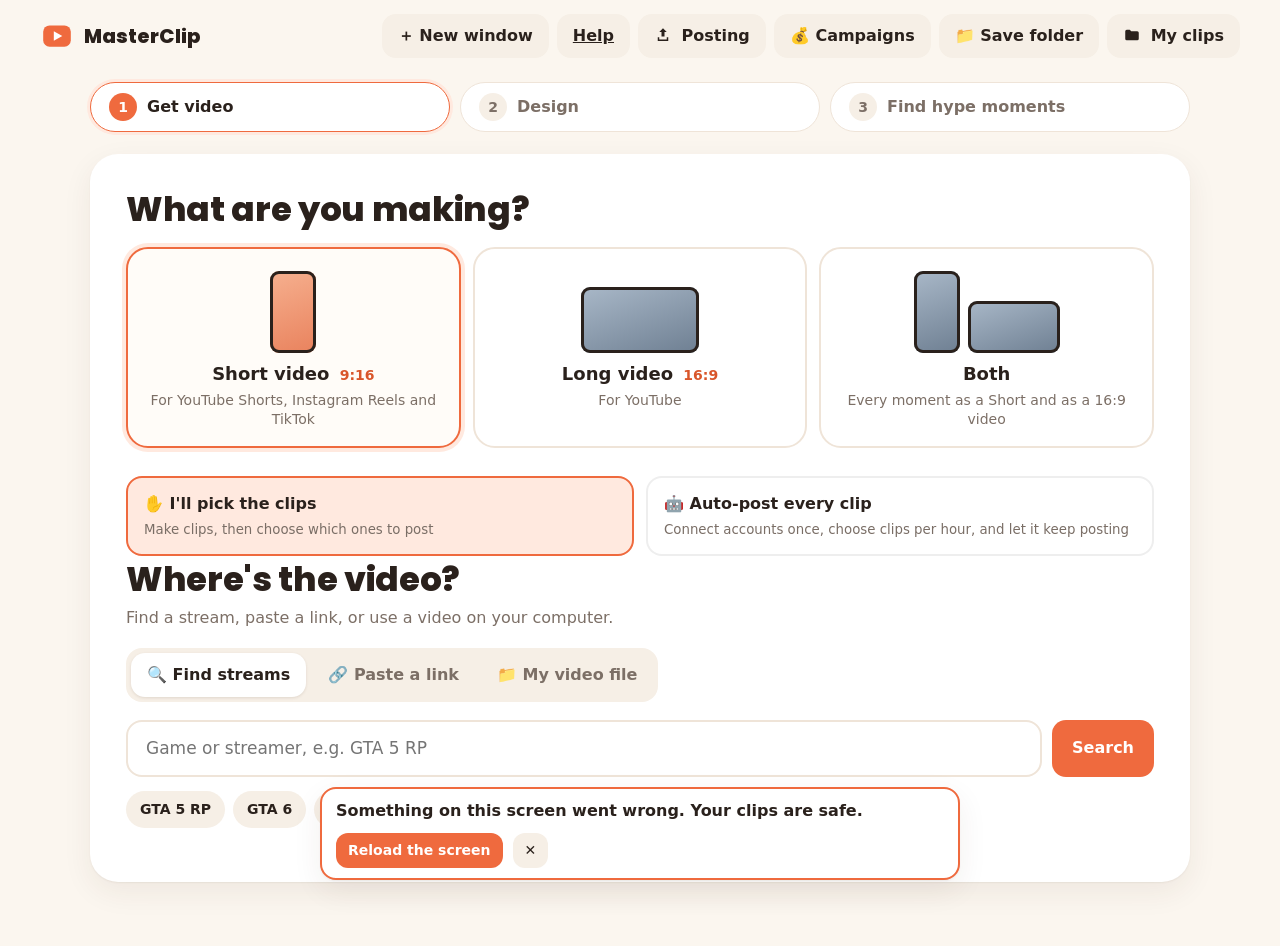
==== commit f4acc2b6: "Design step: Cards, My brand, Outro & music tabs Card gallery with filter chips (server-drawn thumbn" ====
--- a/static/index.html
+++ b/static/index.html
@@ -9,9 +9,9 @@
   <link rel="stylesheet" href="/static/app.css">
   <script src="/static/crash.js"></script>
   <script src="/static/stage.js" defer></script>
-  <script src="/static/framing.js" defer></script>
   <script src="/static/editor.js" defer></script>
   <script src="/static/designer.js" defer></script>
+  <script src="/static/overlays.js" defer></script>
   <script src="/static/app.js" defer></script>
   <script src="/static/posting.js" defer></script>
   <script src="/static/campaigns.js" defer></script>
@@ -197,10 +197,15 @@
         <div class="designer-preview">
           <div id="stages" class="stages"></div>
           <p class="hint center">Lines appear when things line up. Hold <kbd>Alt</kbd> to move freely, or click a part and use the arrow keys.</p>
-          <p class="hint" id="dFramingFor"></p>
-          <div id="dFraming"></div>
         </div>
         <aside class="cap-panel" aria-labelledby="capTitle">
+          <div class="tabs design-tabs" role="tablist" aria-label="Design">
+            <button class="tab active" role="tab" type="button" data-dtab="captions">Captions</button>
+            <button class="tab" role="tab" type="button" data-dtab="cards">Cards</button>
+            <button class="tab" role="tab" type="button" data-dtab="brand">My brand</button>
+            <button class="tab" role="tab" type="button" data-dtab="outro">Outro &amp; music</button>
+          </div>
+          <div class="dtab" id="dtab-captions">
           <div class="cap-head"><h2 id="capTitle">Captions</h2><span id="capFor" class="muted"></span></div>
           <div class="cap-presets" id="capPresets">
             <button type="button" data-preset="pop1"><span class="demo pop">WOW</span><small>One-word pop</small></button>
@@ -253,6 +258,10 @@
               <option value="roman">Hinglish for Hindi (English letters)</option><option value="spoken">The language they speak (Hindi letters)</option><option value="en">English (translated)</option></select></label>
             <p class="hint" id="langHint">Hindi and other Indian languages use a better speech model that downloads once (about 480 MB).</p>
           </div>
+          </div>
+          <div class="dtab ov-tab" id="dtab-cards" hidden></div>
+          <div class="dtab ov-tab" id="dtab-brand" hidden></div>
+          <div class="dtab ov-tab" id="dtab-outro" hidden></div>
         </aside>
       </div>
       <div class="settings">
@@ -441,7 +450,6 @@
             </div>
             <label class="field" id="eSplitField"><span>Cam size <b id="eSplitVal"></b></span><input id="eSplit" type="range" min="0.2" max="0.7" step="0.01"></label>
             <label class="field" id="eFocusField"><span>Gameplay left ↔ right</span><input id="eFocus" type="range" min="0" max="1" step="0.01"></label>
-            <div id="eFraming"></div>
           </div>
           <div class="etab" id="etab-captions" hidden>
             <div class="field"><span>Style</span>
--- a/static/app.css
+++ b/static/app.css
@@ -681,56 +681,50 @@
 .camp-banner[hidden] { display: none; }
 @media (max-width: 640px) { .camp-row { grid-template-columns: 1fr 1fr; } }
 
-/* ---- "Set it manually" (framing.js) ---- */
-.st-extra { z-index: 2; }
-.st-safe { position: absolute; inset: 0; pointer-events: none; z-index: 6; }
-.st-safe i { position: absolute; background: repeating-linear-gradient(45deg, rgba(239, 106, 62, .32) 0 8px, rgba(239, 106, 62, .14) 8px 16px); outline: 1px dashed rgba(255, 255, 255, .7); }
-.st-safe .top { left: 0; right: 0; top: 0; height: 9%; }
-.st-safe .bottom { left: 0; right: 0; bottom: 0; height: 19%; }
-.st-safe .right { right: 0; top: 46%; width: 15%; height: 35%; }
-.fr { margin-top: 14px; border: 1px solid var(--line); border-radius: 16px; background: var(--card); }
-.fr > summary { list-style: none; cursor: pointer; padding: 12px 14px; display: flex; align-items: center; gap: 10px; }
-.fr > summary::-webkit-details-marker { display: none; }
-.fr > summary::before { content: "›"; font: 700 20px/1 var(--head); color: var(--brand); transition: transform .15s; }
-.fr[open] > summary::before { transform: rotate(90deg); }
-.fr-sum { display: flex; flex-direction: column; }
-.fr-sum small { color: var(--muted); font-size: 12px; }
-.fr-body { padding: 0 14px 14px; display: grid; gap: 12px; }
-.fr-chips { display: grid; grid-template-columns: repeat(auto-fill, minmax(78px, 1fr)); gap: 8px; }
-.fr-chip { display: flex; flex-direction: column; align-items: center; gap: 6px; padding: 8px 4px; border: 1.5px solid var(--line); border-radius: 12px; background: var(--soft); color: var(--ink); cursor: pointer; font: 600 12px/1.2 "Segoe UI", system-ui, sans-serif; }
-.fr-chip:hover { border-color: var(--brand); }
-.fr-chip.on { border-color: var(--brand); background: var(--brand-soft); box-shadow: 0 0 0 2px var(--brand-soft); }
-.fr-chip small { font-size: 11.5px; text-align: center; }
-.fr-ico { position: relative; display: block; background: #2A211C; border-radius: 4px; overflow: hidden; }
-.fr-ico.phone { width: 27px; height: 48px; }
-.fr-ico.tv { width: 54px; height: 30px; }
-.fr-ico.blur { background: linear-gradient(160deg, #6E625A, #3E342E); }
-.fr-ico i { position: absolute; display: block; }
-.fr-ico .g { background: #2FD46B; }
-.fr-ico .g.alt { background: #22A653; }
-.fr-ico .c { background: #FF9F1C; outline: 1px solid #fff; }
-.fr-ico .c.round { border-radius: 3px; }
-.fr-ico .c.circle { border-radius: 50%; }
-.fr-ico .e { background: #4DA3FF; }
-.fr-ico .x { background: rgba(255, 255, 255, .45); filter: blur(1px); }
-.fr-ico .bar { background: #fff; }
-.fr-src { position: relative; width: 100%; aspect-ratio: 16 / 9; background: #1D1714; border-radius: 12px; overflow: hidden; touch-action: none; user-select: none; }
-.fr-src canvas { width: 100%; height: 100%; display: block; }
-.fr-empty { position: absolute; inset: 0; display: grid; place-items: center; margin: 0; color: #CDBFB4; font-size: 13px; text-align: center; padding: 12px; }
-.fr-box { position: absolute; border: 2px solid var(--c); background: color-mix(in srgb, var(--c) 18%, transparent); border-radius: 4px; cursor: move; box-sizing: border-box; }
-.fr-box[data-box="game"] { z-index: 1; }
-.fr-box[data-box="extra"] { z-index: 2; }
-.fr-box[data-box="cam"] { z-index: 3; }
-.fr-tag { position: absolute; left: -2px; top: -2px; background: var(--c); color: #1D1714; font: 700 11px/1.3 "Segoe UI", system-ui, sans-serif; padding: 2px 7px; border-radius: 4px 0 6px 0; pointer-events: none; white-space: nowrap; }
-.fr-h { position: absolute; width: 12px; height: 12px; background: #fff; border: 2px solid var(--c); border-radius: 50%; box-sizing: border-box; }
-.fr-h.nw { left: -7px; top: -7px; cursor: nwse-resize; }
-.fr-h.ne { right: -7px; top: -7px; cursor: nesw-resize; }
-.fr-h.sw { left: -7px; bottom: -7px; cursor: nesw-resize; }
-.fr-h.se { right: -7px; bottom: -7px; cursor: nwse-resize; }
-.fr-row { display: flex; flex-wrap: wrap; gap: 8px; }
-.fr .seg.small { flex-wrap: wrap; }
-.fr .hint, .fr .fr-chip small, .fr .switch small { font-weight: 500; }
-.fr > summary::before { font-size: 24px; line-height: 20px; width: 12px; }
-.fr > summary::before { content: ""; width: 8px; height: 8px; border: solid var(--brand); border-width: 0 2.5px 2.5px 0; transform: rotate(-45deg); flex: none; margin: 0 4px; }
-.fr[open] > summary::before { transform: rotate(45deg); }
-.fr-src { max-width: 640px; }
+/* ---- Cards / My brand / Outro & music (overlays.js + stage.js) ---- */
+.st-ov { position: absolute; z-index: 3; border: 2px dashed transparent; border-radius: 6px; cursor: grab; }
+.st-ov img { width: 100%; height: 100%; display: block; pointer-events: none; user-select: none; }
+.st-ov.locked { cursor: default; pointer-events: none; }
+.st-ov.timed-out { opacity: .22; }
+.st-handles { z-index: 7; }
+.st-logo { position: absolute; z-index: 7; pointer-events: none; height: auto; }
+.stage.editable .st-ov:hover { border-color: rgba(255, 255, 255, .85); }
+.stage.editable .st-ov:hover .st-handle, .stage.editable .st-ov.selected .st-handle { display: block; }
+.st-ov .st-handle.se { right: -8px; bottom: -8px; }
+.cap-panel > * { flex-shrink: 0; }
+.design-tabs { margin: 0; width: 100%; flex-wrap: wrap; overflow: visible; position: sticky; top: -16px; z-index: 2; }
+.design-tabs .tab { padding: 8px 10px; font-size: 14px; flex: 1 1 auto; }
+.dtab { display: flex; flex-direction: column; gap: 14px; }
+.dtab[hidden] { display: none; }
+.ov-tab .hint { margin: 0; }
+.ov-sec { border: 1px solid var(--line); border-radius: 14px; padding: 12px; display: grid; gap: 10px; background: var(--soft); }
+.ov-sec h3 { margin: 0; font-size: 15px; }
+.ov-sec .field { font-size: 13px; }
+.ov-sec input[type=text], .ov-sec textarea, .ov-sec select, .ov-sec input[type=number] { width: 100%; border: 1px solid var(--line); border-radius: 10px; padding: 8px 10px; font: inherit; font-weight: 500; background: #fff; color: var(--ink); }
+.ov-sec textarea { min-height: 70px; resize: vertical; }
+.ov-row { display: flex; gap: 8px; align-items: center; }
+.ov-row > * { min-width: 0; }
+.ov-row .grow { flex: 1; }
+.ov-row input[type=number] { width: 76px; flex: none; }
+.ov-gallery { display: grid; grid-template-columns: repeat(auto-fill, minmax(98px, 1fr)); gap: 8px; }
+.ov-tile { border: 2px solid var(--line); border-radius: 12px; background: #2b3a33; padding: 6px; display: grid; gap: 6px; cursor: pointer; text-align: center; color: #fff; font: 600 12px/1.2 "Segoe UI", system-ui, sans-serif; min-height: 92px; align-content: space-between; }
+.ov-tile img { width: 100%; height: 56px; object-fit: contain; }
+.ov-tile .none { height: 56px; display: grid; place-items: center; font-size: 22px; opacity: .7; }
+.ov-tile.on { border-color: var(--brand); box-shadow: 0 0 0 2px var(--brand-soft); }
+.ov-tile:focus-visible { outline: 3px solid #F7B49B; outline-offset: 2px; }
+.ov-file { display: flex; gap: 8px; align-items: center; flex-wrap: wrap; font-weight: 600; font-size: 13px; }
+.ov-file .name { color: var(--muted); overflow: hidden; text-overflow: ellipsis; white-space: nowrap; max-width: 160px; }
+.ov-colors { display: flex; gap: 12px; flex-wrap: wrap; }
+.ov-colors label { display: flex; align-items: center; gap: 6px; font-weight: 600; font-size: 13px; }
+.ov-colors input[type=color] { width: 34px; height: 30px; border: 0; padding: 0; background: none; cursor: pointer; }
+.ov-outro-preview { position: relative; border-radius: 12px; overflow: hidden; background: #111; aspect-ratio: 9 / 16; max-height: 300px; margin: 0 auto; }
+.ov-outro-preview.tv { aspect-ratio: 16 / 9; max-height: none; width: 100%; }
+.ov-outro-preview img, .ov-outro-preview video { width: 100%; height: 100%; object-fit: cover; display: block; }
+.ov-outro-preview.play img { animation: ov-fade .35s ease-out; }
+.ov-outro-preview .bar { position: absolute; left: 0; bottom: 0; height: 4px; background: var(--brand); width: 0; }
+.ov-outro-preview.play .bar { animation: ov-bar var(--secs, 3s) linear forwards; }
+@keyframes ov-fade { from { opacity: 0; } to { opacity: 1; } }
+@keyframes ov-bar { to { width: 100%; } }
+.ov-tab audio { width: 100%; }
+.ov-stack { display: flex; flex-direction: column; gap: 10px; }
+.ov-stack[hidden] { display: none; }
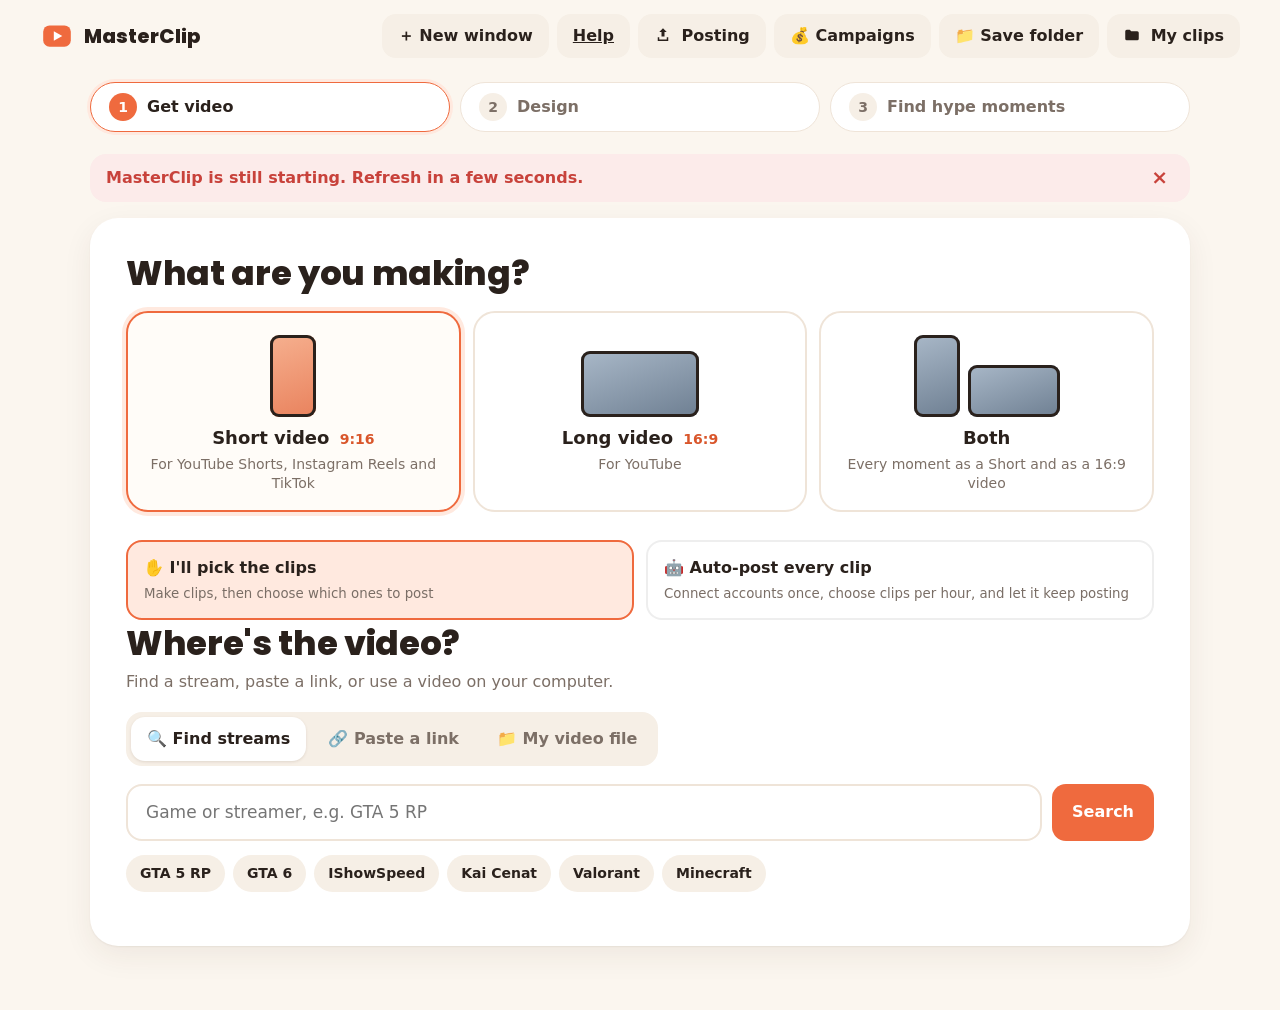
==== commit 0dab0e18: "Merge feat/editing into 1.6 integration (with framing)" ====
--- a/static/index.html
+++ b/static/index.html
@@ -9,13 +9,14 @@
   <link rel="stylesheet" href="/static/app.css">
   <script src="/static/crash.js"></script>
   <script src="/static/stage.js" defer></script>
+  <script src="/static/framing.js" defer></script>
   <script src="/static/editor.js" defer></script>
   <script src="/static/designer.js" defer></script>
-  <script src="/static/overlays.js" defer></script>
   <script src="/static/app.js" defer></script>
   <script src="/static/posting.js" defer></script>
   <script src="/static/campaigns.js" defer></script>
   <script src="/static/longvideo.js" defer></script>
+  <script src="/static/explore.js" defer></script>
   <script src="/static/aiboost.js" defer></script>
   <script src="/static/licence.js" defer></script>
 </head>
@@ -197,15 +198,10 @@
         <div class="designer-preview">
           <div id="stages" class="stages"></div>
           <p class="hint center">Lines appear when things line up. Hold <kbd>Alt</kbd> to move freely, or click a part and use the arrow keys.</p>
+          <p class="hint" id="dFramingFor"></p>
+          <div id="dFraming"></div>
         </div>
         <aside class="cap-panel" aria-labelledby="capTitle">
-          <div class="tabs design-tabs" role="tablist" aria-label="Design">
-            <button class="tab active" role="tab" type="button" data-dtab="captions">Captions</button>
-            <button class="tab" role="tab" type="button" data-dtab="cards">Cards</button>
-            <button class="tab" role="tab" type="button" data-dtab="brand">My brand</button>
-            <button class="tab" role="tab" type="button" data-dtab="outro">Outro &amp; music</button>
-          </div>
-          <div class="dtab" id="dtab-captions">
           <div class="cap-head"><h2 id="capTitle">Captions</h2><span id="capFor" class="muted"></span></div>
           <div class="cap-presets" id="capPresets">
             <button type="button" data-preset="pop1"><span class="demo pop">WOW</span><small>One-word pop</small></button>
@@ -219,6 +215,9 @@
           <div id="capFields" class="cap-fields">
             <div class="field" id="capWordsRow"><span>Words at a time</span>
               <div class="stepper-num"><button type="button" id="capWordsMinus" aria-label="Fewer words">−</button><span id="capWords">2</span><button type="button" id="capWordsPlus" aria-label="More words">+</button></div>
+            </div>
+            <div class="field" id="capAnimRow"><span>How words move</span>
+              <div class="seg wrap" id="capAnim"><button type="button" data-v="auto" title="What this style always does">Normal</button><button type="button" data-v="highlight" title="The word being said lights up">Light up word</button><button type="button" data-v="pop_word" title="The word being said lights up and pops">Pop each word</button><button type="button" data-v="pop_line" title="The whole line pops in">Pop the line</button><button type="button" data-v="one_by_one" title="Only the word being said is shown">One word at a time</button><button type="button" data-v="build_up" title="Words appear as they are said">Build up</button><button type="button" data-v="full_line" title="The line just sits there">Still line</button></div>
             </div>
             <div class="field"><span>Font</span><div id="capFonts" class="font-grid"></div></div>
             <label class="field"><span>Size <b id="capSizeVal"></b></span><input id="capSize" type="range" min="24" max="160" step="1"></label>
@@ -258,10 +257,6 @@
               <option value="roman">Hinglish for Hindi (English letters)</option><option value="spoken">The language they speak (Hindi letters)</option><option value="en">English (translated)</option></select></label>
             <p class="hint" id="langHint">Hindi and other Indian languages use a better speech model that downloads once (about 480 MB).</p>
           </div>
-          </div>
-          <div class="dtab ov-tab" id="dtab-cards" hidden></div>
-          <div class="dtab ov-tab" id="dtab-brand" hidden></div>
-          <div class="dtab ov-tab" id="dtab-outro" hidden></div>
         </aside>
       </div>
       <div class="settings">
@@ -280,6 +275,11 @@
         <div class="setting" id="clipCountSetting">
           <span class="setting-label">How many clips</span>
           <div class="stepper-num"><button type="button" id="countMinus" aria-label="Fewer">−</button><span id="countValue">3</span><button type="button" id="countPlus" aria-label="More">+</button></div>
+        </div>
+        <div class="setting" id="mixSetting">
+          <span class="setting-label">Moment mix</span>
+          <div class="seg" id="mixSeg"><button type="button" data-v="balanced" class="on">Balanced</button><button type="button" data-v="action">Action</button><button type="button" data-v="dialogue">Talking</button></div>
+          <small class="muted" id="mixHint">A bit of everything: big events, loud reactions and funny talk.</small>
         </div>
         <p id="continuousNote" class="hint" hidden>Non-stop mode: clips keep coming as good moments are found. No total clip count, and no need to press Clip now.</p>
         <div class="setting ai-setting">
@@ -364,11 +364,14 @@
           <div class="row-gap">
             <button id="postAll" class="primary" type="button">📤 Post / schedule all</button>
             <button id="changeDesign" class="ghost" type="button" title="Go back, change the look, then come back and apply it">🎨 Change design</button>
+            <button id="openTranscript" class="ghost" type="button" title="Read everything that was said and clip any part of it">📜 Transcript</button>
+            <button id="openChatHelp" class="ghost" type="button" title="Let a free chatbot (ChatGPT, Gemini...) find moments in a long video">🤖 Free chatbot helper</button>
             <button id="saveAll" class="ghost" type="button">💾 Save all to my Videos</button>
             <button id="startOver" class="ghost" type="button">Start a new video</button>
           </div>
         </div>
         <p id="aiNote" class="ai-note" hidden></p>
+        <p id="tasteLine" class="hint taste-line" hidden></p>
         <section id="postOverview" class="post-overview" aria-label="Automatic posting status" hidden>
           <div class="row-between"><strong>Posting status</strong><button id="outputPosting" class="ghost small" type="button">Accounts &amp; posting speed</button></div>
           <div id="platformStatus" class="platform-status" aria-live="polite"></div>
@@ -412,6 +415,7 @@
       <header class="editor-top">
         <strong id="editorTitle">Edit clip</strong>
         <div class="row-gap">
+          <label class="switch" title="The look (layout, captions, title style) goes on every other clip of this video too. Each clip keeps its own moment and title."><input id="eApplyAll" type="checkbox"><span></span> Use this look on all clips</label>
           <button id="editorCancel" class="ghost" type="button">Cancel</button>
           <button id="editorSave" class="primary" type="button">Save changes</button>
         </div>
@@ -436,6 +440,7 @@
           <div class="tabs small" role="tablist">
             <button class="tab active" data-etab="layout" type="button">Layout</button>
             <button class="tab" data-etab="captions" type="button">Captions</button>
+            <button class="tab" data-etab="words" type="button">Words</button>
             <button class="tab" data-etab="title" type="button">Title</button>
           </div>
           <div class="etab" id="etab-layout">
@@ -450,16 +455,33 @@
             </div>
             <label class="field" id="eSplitField"><span>Cam size <b id="eSplitVal"></b></span><input id="eSplit" type="range" min="0.2" max="0.7" step="0.01"></label>
             <label class="field" id="eFocusField"><span>Gameplay left ↔ right</span><input id="eFocus" type="range" min="0" max="1" step="0.01"></label>
+            <div id="eFraming"></div>
           </div>
           <div class="etab" id="etab-captions" hidden>
             <div class="field"><span>Style</span>
               <div class="seg wrap" id="eCapStyle"><button data-v="pop" type="button">Pop</button><button data-v="karaoke" type="button">Karaoke</button><button data-v="twoline" type="button">2-line</button><button data-v="classic" type="button">Classic</button><button data-v="boxed" type="button">Boxed</button><button data-v="none" type="button">None</button></div>
             </div>
-            <div class="field"><span>Font</span><div id="eFonts" class="font-list"></div></div>
+            <div class="field" id="eAnimField"><span>How words move</span>
+              <div class="seg wrap" id="eAnim"><button data-v="auto" type="button" title="What this style always does">Normal</button><button data-v="highlight" type="button" title="The word being said lights up">Light up word</button><button data-v="pop_word" type="button" title="The word being said lights up and pops">Pop each word</button><button data-v="pop_line" type="button" title="The whole line pops in">Pop the line</button><button data-v="one_by_one" type="button" title="Only the word being said is shown">One word at a time</button><button data-v="build_up" type="button" title="Words appear as they are said">Build up</button><button data-v="full_line" type="button" title="The line just sits there">Still line</button></div>
+              <p class="hint" id="eAnimHint">Bold + red word and Two colours always build up word by word.</p>
+            </div>
+            <div class="field" id="eWordsRow"><span>Words at a time</span>
+              <div class="stepper-num"><button type="button" id="eWordsMinus" aria-label="Fewer words">−</button><span id="eWords">2</span><button type="button" id="eWordsPlus" aria-label="More words">+</button></div>
+            </div>
+            <div class="field"><span>Font</span><div id="eFonts" class="font-list"></div>
+              <label class="pc-font"><small class="muted">More fonts on this PC</small><select id="ePcFont"><option value="">Pick a font…</option></select></label>
+            </div>
             <label class="field"><span>Size <b id="eCapSizeVal"></b></span><input id="eCapSize" type="range" min="24" max="160" step="1"></label>
             <div class="field"><span>Colour</span><div class="swatches" id="eCapColor"></div></div>
             <div class="field"><span>Highlight</span><div class="swatches" id="eCapHi"></div></div>
             <label class="field"><span>Outline <b id="eOutlineVal"></b></span><input id="eOutline" type="range" min="0" max="16" step="1"></label>
+            <div class="field"><span>Outline colour</span><div class="swatches" id="eCapEdge"></div></div>
+            <div class="field"><span>My caption styles</span>
+              <div class="chips small" id="eMyStyles"></div>
+              <button id="eSaveStyle" class="ghost small" type="button">💾 Save as my caption style</button>
+              <div id="eStyleNameRow" class="row-gap" hidden><input id="eStyleName" type="text" maxlength="40" placeholder="Name, e.g. Yellow pop" aria-label="Caption style name"><button id="eStyleNameOk" class="primary small" type="button">Save</button></div>
+              <p class="hint">Keeps the font, colours, size and movement so you can use them on any clip.</p>
+            </div>
             <div class="field"><span>Position</span>
               <div class="seg" id="eCapPos"><button data-v="0.18" type="button">Top</button><button data-v="0.5" type="button">Middle</button><button data-v="0.78" type="button">Bottom</button></div>
               <p class="hint">Or drag the caption on the preview.</p>
@@ -467,15 +489,40 @@
             <label class="switch"><input id="eUpper" type="checkbox"><span></span> UPPERCASE</label>
             <label class="switch"><input id="eEmoji" type="checkbox"><span></span> Emoji 😂</label>
           </div>
+          <div class="etab" id="etab-words" hidden>
+            <p class="hint">Fix what the captions say. Click a line to jump there. Changes show on the preview and go on the clip when you save.</p>
+            <div class="row-gap words-tools">
+              <span class="muted">Move all:</span>
+              <button id="wEarlier" class="ghost small" type="button" title="Captions come 0.1 s earlier">◀ 0.1 s earlier</button>
+              <button id="wLater" class="ghost small" type="button" title="Captions come 0.1 s later">0.1 s later ▶</button>
+            </div>
+            <div id="wList" class="words-list" aria-label="Caption lines"></div>
+            <p id="wEmpty" class="hint" hidden>No captions in this part of the video. Import a caption file below.</p>
+            <details class="words-files">
+              <summary>Caption files (SRT, VTT, ASS)</summary>
+              <label class="field"><span>Times in my file start at</span>
+                <select id="wScope"><option value="clip">the start of this clip</option><option value="video">the start of the whole video</option></select></label>
+              <div class="row-gap">
+                <label class="ghost small file-btn">📂 Import a caption file<input id="wImport" type="file" accept=".srt,.vtt,.ass,.ssa,.json" hidden></label>
+                <a id="wExportSrt" class="ghost small" href="#" download>⬇ SRT</a>
+                <a id="wExportVtt" class="ghost small" href="#" download>⬇ VTT</a>
+              </div>
+              <p class="hint">Downloads hold this clip's captions, timed from the start of the clip. Save your changes first.</p>
+            </details>
+          </div>
           <div class="etab" id="etab-title" hidden>
             <label class="field"><span>Title on the clip</span><input id="eTitle" type="text" maxlength="140" placeholder="e.g. Speed finally finishes GTA"></label>
             <div class="chips small" id="eSuggest"></div>
+            <button id="eImprove" class="ghost small" type="button">✨ Improve heading</button>
+            <p class="hint" id="eImproveNote">Gives you hook questions built from what is said in this clip.</p>
+            <div class="chips small" id="eIdeas"></div>
             <div class="field"><span>Title style</span>
               <div class="seg wrap" id="eTitleStyle"><button data-v="white_box" type="button">White box</button><button data-v="red_box" type="button">Red box</button><button data-v="yellow" type="button">Yellow</button><button data-v="outline" type="button">Outline</button><button data-v="meme" type="button">Meme</button></div>
             </div>
             <label class="field"><span>Size <b id="eTitleSizeVal"></b></span><input id="eTitleSize" type="range" min="36" max="140" step="1"></label>
             <div class="field"><span>Show it</span>
-              <div class="seg" id="eTitleTime"><button data-v="3" type="button">First 3 s</button><button data-v="6" type="button">First 6 s</button><button data-v="0" type="button">Whole clip</button></div>
+              <label class="switch"><input id="eTitleWhole" type="checkbox"><span></span> The whole clip</label>
+              <label class="field" id="eTitleSecsField"><span>For the first <b id="eTitleSecsVal"></b> s</span><input id="eTitleSecs" type="range" min="2" max="60" step="1"></label>
             </div>
             <label class="switch"><input id="eTitleShow" type="checkbox"><span></span> Show the title</label>
             <label class="switch"><input id="eCredit" type="checkbox"><span></span> Show credit <b id="eCreditName"></b></label>
@@ -488,6 +535,52 @@
         <strong>Drag a box over the streamer's face cam</strong>
         <div class="cam-picker-stage"><canvas id="camCanvas"></canvas><div id="camDraw" class="drag-box draw"></div></div>
         <div class="row-end row-gap"><button id="camCancel" class="ghost" type="button">Cancel</button><button id="camDone" class="primary" type="button">Use this box</button></div>
+      </div>
+    </div>
+  </div>
+
+  <!-- TRANSCRIPT EXPLORER -->
+  <div id="transcriptDlg" class="editor" hidden role="dialog" aria-modal="true" aria-labelledby="trTitle">
+    <div class="editor-shell sched-shell explore-shell">
+      <header class="editor-top">
+        <strong id="trTitle">Transcript</strong>
+        <button id="trClose" class="ghost" type="button" aria-label="Close">✕</button>
+      </header>
+      <div class="explore-body">
+        <p class="hint">Click the first word of the part you want, then the last word. Then press Make a clip.</p>
+        <input id="trSearch" type="search" placeholder="Search what was said…" aria-label="Search the transcript">
+        <small id="trFound" class="muted"></small>
+        <div id="trText" class="tr-text" tabindex="0"></div>
+        <div class="row-between tr-foot">
+          <span id="trPick" class="muted">Nothing picked yet.</span>
+          <div class="row-gap"><button id="trClear" class="ghost small" type="button">Clear</button><button id="trMake" class="primary" type="button" disabled>✂ Make a clip of this part</button></div>
+        </div>
+      </div>
+    </div>
+  </div>
+
+  <!-- FREE CHATBOT HELPER -->
+  <div id="chatHelpDlg" class="editor" hidden role="dialog" aria-modal="true" aria-labelledby="chTitle">
+    <div class="editor-shell sched-shell explore-shell">
+      <header class="editor-top">
+        <strong id="chTitle">Free chatbot helper</strong>
+        <button id="chClose" class="ghost" type="button" aria-label="Close">✕</button>
+      </header>
+      <div class="explore-body">
+        <ol class="ch-steps">
+          <li>Copy a part and paste it into any free chatbot (ChatGPT, Gemini, Copilot, Claude).</li>
+          <li>Copy what the chatbot answers and paste it in the box below. Do this for each part you like.</li>
+          <li>Tick the moments you want and press Make clips.</li>
+        </ol>
+        <details class="ch-adv"><summary>Advanced</summary>
+          <label class="field"><span>Minutes in each part</span><select id="chMinutes"><option value="15">15</option><option value="25" selected>25</option><option value="40">40</option></select></label>
+        </details>
+        <div id="chParts" class="ch-parts"></div>
+        <label class="field"><span>Paste the chatbot's answers here</span>
+          <textarea id="chAnswer" rows="5" placeholder="12:30-13:05 He crashes the police car&#10;1:02:10-1:02:40 Cops show up at the party"></textarea></label>
+        <button id="chRead" class="ghost small" type="button">Read the answers</button>
+        <div id="chMoments" class="ch-moments"></div>
+        <div class="row-end"><button id="chMake" class="primary" type="button" disabled>✂ Make clips of the ticked ones</button></div>
       </div>
     </div>
   </div>
--- a/static/app.css
+++ b/static/app.css
@@ -504,7 +504,9 @@
 .st-words { display: inline-block; }
 .st-words.pop { animation: stpop .16s ease-out; }
 @keyframes stpop { 0% { transform: scale(.7); } 56% { transform: scale(1.08); } 100% { transform: scale(1); } }
-@media (prefers-reduced-motion: reduce) { .st-words.pop { animation: none; } }
+.st-words .wpop { display: inline-block; animation: stwpop .15s ease-out; }
+@keyframes stwpop { 0% { transform: scale(.75); } 53% { transform: scale(1.18); } 100% { transform: scale(1); } }
+@media (prefers-reduced-motion: reduce) { .st-words.pop, .st-words .wpop { animation: none; } }
 
 /* captions panel */
 .cap-panel { background: #FFFCF8; border: 1px solid var(--line); border-radius: 22px; padding: 16px; display: flex; flex-direction: column; gap: 14px; position: sticky; top: 12px; max-height: calc(100vh - 24px); overflow: auto; }
@@ -681,50 +683,93 @@
 .camp-banner[hidden] { display: none; }
 @media (max-width: 640px) { .camp-row { grid-template-columns: 1fr 1fr; } }
 
-/* ---- Cards / My brand / Outro & music (overlays.js + stage.js) ---- */
-.st-ov { position: absolute; z-index: 3; border: 2px dashed transparent; border-radius: 6px; cursor: grab; }
-.st-ov img { width: 100%; height: 100%; display: block; pointer-events: none; user-select: none; }
-.st-ov.locked { cursor: default; pointer-events: none; }
-.st-ov.timed-out { opacity: .22; }
-.st-handles { z-index: 7; }
-.st-logo { position: absolute; z-index: 7; pointer-events: none; height: auto; }
-.stage.editable .st-ov:hover { border-color: rgba(255, 255, 255, .85); }
-.stage.editable .st-ov:hover .st-handle, .stage.editable .st-ov.selected .st-handle { display: block; }
-.st-ov .st-handle.se { right: -8px; bottom: -8px; }
-.cap-panel > * { flex-shrink: 0; }
-.design-tabs { margin: 0; width: 100%; flex-wrap: wrap; overflow: visible; position: sticky; top: -16px; z-index: 2; }
-.design-tabs .tab { padding: 8px 10px; font-size: 14px; flex: 1 1 auto; }
-.dtab { display: flex; flex-direction: column; gap: 14px; }
-.dtab[hidden] { display: none; }
-.ov-tab .hint { margin: 0; }
-.ov-sec { border: 1px solid var(--line); border-radius: 14px; padding: 12px; display: grid; gap: 10px; background: var(--soft); }
-.ov-sec h3 { margin: 0; font-size: 15px; }
-.ov-sec .field { font-size: 13px; }
-.ov-sec input[type=text], .ov-sec textarea, .ov-sec select, .ov-sec input[type=number] { width: 100%; border: 1px solid var(--line); border-radius: 10px; padding: 8px 10px; font: inherit; font-weight: 500; background: #fff; color: var(--ink); }
-.ov-sec textarea { min-height: 70px; resize: vertical; }
-.ov-row { display: flex; gap: 8px; align-items: center; }
-.ov-row > * { min-width: 0; }
-.ov-row .grow { flex: 1; }
-.ov-row input[type=number] { width: 76px; flex: none; }
-.ov-gallery { display: grid; grid-template-columns: repeat(auto-fill, minmax(98px, 1fr)); gap: 8px; }
-.ov-tile { border: 2px solid var(--line); border-radius: 12px; background: #2b3a33; padding: 6px; display: grid; gap: 6px; cursor: pointer; text-align: center; color: #fff; font: 600 12px/1.2 "Segoe UI", system-ui, sans-serif; min-height: 92px; align-content: space-between; }
-.ov-tile img { width: 100%; height: 56px; object-fit: contain; }
-.ov-tile .none { height: 56px; display: grid; place-items: center; font-size: 22px; opacity: .7; }
-.ov-tile.on { border-color: var(--brand); box-shadow: 0 0 0 2px var(--brand-soft); }
-.ov-tile:focus-visible { outline: 3px solid #F7B49B; outline-offset: 2px; }
-.ov-file { display: flex; gap: 8px; align-items: center; flex-wrap: wrap; font-weight: 600; font-size: 13px; }
-.ov-file .name { color: var(--muted); overflow: hidden; text-overflow: ellipsis; white-space: nowrap; max-width: 160px; }
-.ov-colors { display: flex; gap: 12px; flex-wrap: wrap; }
-.ov-colors label { display: flex; align-items: center; gap: 6px; font-weight: 600; font-size: 13px; }
-.ov-colors input[type=color] { width: 34px; height: 30px; border: 0; padding: 0; background: none; cursor: pointer; }
-.ov-outro-preview { position: relative; border-radius: 12px; overflow: hidden; background: #111; aspect-ratio: 9 / 16; max-height: 300px; margin: 0 auto; }
-.ov-outro-preview.tv { aspect-ratio: 16 / 9; max-height: none; width: 100%; }
-.ov-outro-preview img, .ov-outro-preview video { width: 100%; height: 100%; object-fit: cover; display: block; }
-.ov-outro-preview.play img { animation: ov-fade .35s ease-out; }
-.ov-outro-preview .bar { position: absolute; left: 0; bottom: 0; height: 4px; background: var(--brand); width: 0; }
-.ov-outro-preview.play .bar { animation: ov-bar var(--secs, 3s) linear forwards; }
-@keyframes ov-fade { from { opacity: 0; } to { opacity: 1; } }
-@keyframes ov-bar { to { width: 100%; } }
-.ov-tab audio { width: 100%; }
-.ov-stack { display: flex; flex-direction: column; gap: 10px; }
-.ov-stack[hidden] { display: none; }
+/* ---- "Set it manually" (framing.js) ---- */
+.st-extra { z-index: 2; }
+.st-safe { position: absolute; inset: 0; pointer-events: none; z-index: 6; }
+.st-safe i { position: absolute; background: repeating-linear-gradient(45deg, rgba(239, 106, 62, .32) 0 8px, rgba(239, 106, 62, .14) 8px 16px); outline: 1px dashed rgba(255, 255, 255, .7); }
+.st-safe .top { left: 0; right: 0; top: 0; height: 9%; }
+.st-safe .bottom { left: 0; right: 0; bottom: 0; height: 19%; }
+.st-safe .right { right: 0; top: 46%; width: 15%; height: 35%; }
+.fr { margin-top: 14px; border: 1px solid var(--line); border-radius: 16px; background: var(--card); }
+.fr > summary { list-style: none; cursor: pointer; padding: 12px 14px; display: flex; align-items: center; gap: 10px; }
+.fr > summary::-webkit-details-marker { display: none; }
+.fr > summary::before { content: "›"; font: 700 20px/1 var(--head); color: var(--brand); transition: transform .15s; }
+.fr[open] > summary::before { transform: rotate(90deg); }
+.fr-sum { display: flex; flex-direction: column; }
+.fr-sum small { color: var(--muted); font-size: 12px; }
+.fr-body { padding: 0 14px 14px; display: grid; gap: 12px; }
+.fr-chips { display: grid; grid-template-columns: repeat(auto-fill, minmax(78px, 1fr)); gap: 8px; }
+.fr-chip { display: flex; flex-direction: column; align-items: center; gap: 6px; padding: 8px 4px; border: 1.5px solid var(--line); border-radius: 12px; background: var(--soft); color: var(--ink); cursor: pointer; font: 600 12px/1.2 "Segoe UI", system-ui, sans-serif; }
+.fr-chip:hover { border-color: var(--brand); }
+.fr-chip.on { border-color: var(--brand); background: var(--brand-soft); box-shadow: 0 0 0 2px var(--brand-soft); }
+.fr-chip small { font-size: 11.5px; text-align: center; }
+.fr-ico { position: relative; display: block; background: #2A211C; border-radius: 4px; overflow: hidden; }
+.fr-ico.phone { width: 27px; height: 48px; }
+.fr-ico.tv { width: 54px; height: 30px; }
+.fr-ico.blur { background: linear-gradient(160deg, #6E625A, #3E342E); }
+.fr-ico i { position: absolute; display: block; }
+.fr-ico .g { background: #2FD46B; }
+.fr-ico .g.alt { background: #22A653; }
+.fr-ico .c { background: #FF9F1C; outline: 1px solid #fff; }
+.fr-ico .c.round { border-radius: 3px; }
+.fr-ico .c.circle { border-radius: 50%; }
+.fr-ico .e { background: #4DA3FF; }
+.fr-ico .x { background: rgba(255, 255, 255, .45); filter: blur(1px); }
+.fr-ico .bar { background: #fff; }
+.fr-src { position: relative; width: 100%; aspect-ratio: 16 / 9; background: #1D1714; border-radius: 12px; overflow: hidden; touch-action: none; user-select: none; }
+.fr-src canvas { width: 100%; height: 100%; display: block; }
+.fr-empty { position: absolute; inset: 0; display: grid; place-items: center; margin: 0; color: #CDBFB4; font-size: 13px; text-align: center; padding: 12px; }
+.fr-box { position: absolute; border: 2px solid var(--c); background: color-mix(in srgb, var(--c) 18%, transparent); border-radius: 4px; cursor: move; box-sizing: border-box; }
+.fr-box[data-box="game"] { z-index: 1; }
+.fr-box[data-box="extra"] { z-index: 2; }
+.fr-box[data-box="cam"] { z-index: 3; }
+.fr-tag { position: absolute; left: -2px; top: -2px; background: var(--c); color: #1D1714; font: 700 11px/1.3 "Segoe UI", system-ui, sans-serif; padding: 2px 7px; border-radius: 4px 0 6px 0; pointer-events: none; white-space: nowrap; }
+.fr-h { position: absolute; width: 12px; height: 12px; background: #fff; border: 2px solid var(--c); border-radius: 50%; box-sizing: border-box; }
+.fr-h.nw { left: -7px; top: -7px; cursor: nwse-resize; }
+.fr-h.ne { right: -7px; top: -7px; cursor: nesw-resize; }
+.fr-h.sw { left: -7px; bottom: -7px; cursor: nesw-resize; }
+.fr-h.se { right: -7px; bottom: -7px; cursor: nwse-resize; }
+.fr-row { display: flex; flex-wrap: wrap; gap: 8px; }
+.fr .seg.small { flex-wrap: wrap; }
+.fr .hint, .fr .fr-chip small, .fr .switch small { font-weight: 500; }
+.fr > summary::before { font-size: 24px; line-height: 20px; width: 12px; }
+.fr > summary::before { content: ""; width: 8px; height: 8px; border: solid var(--brand); border-width: 0 2.5px 2.5px 0; transform: rotate(-45deg); flex: none; margin: 0 4px; }
+.fr[open] > summary::before { transform: rotate(45deg); }
+.fr-src { max-width: 640px; }
+/* ---- 1.6 editing: words tab, stars, transcript explorer, chatbot helper ---- */
+.words-tools { flex-wrap: wrap; margin: 6px 0 10px; }
+.words-list { display: flex; flex-direction: column; gap: 8px; max-height: 46vh; overflow-y: auto; padding-right: 4px; }
+.word-row { border: 1px solid var(--line); border-radius: 12px; padding: 8px; display: flex; flex-direction: column; gap: 6px; }
+.word-row .word-text { width: 100%; font-size: 15px; padding: 6px 8px; border: 1px solid var(--line); border-radius: 8px; }
+.word-ctrl { display: flex; flex-wrap: wrap; align-items: center; gap: 6px; }
+.word-ctrl .num { width: 70px; padding: 4px 6px; border: 1px solid var(--line); border-radius: 8px; }
+.ghost.tiny { padding: 3px 8px; font-size: 12px; border-radius: 8px; }
+.words-files { margin-top: 12px; }
+.words-files summary, .ch-adv summary { cursor: pointer; font-weight: 600; margin-bottom: 6px; }
+.file-btn { cursor: pointer; display: inline-flex; align-items: center; }
+.pc-font { display: flex; flex-direction: column; gap: 4px; margin-top: 8px; }
+.pc-font select { max-width: 100%; }
+.my-style { display: inline-flex; align-items: center; gap: 4px; padding: 4px 6px 4px 12px; }
+.my-style button { background: none; border: 0; font: inherit; color: inherit; cursor: pointer; padding: 2px; }
+.my-style .x { opacity: .55; font-size: 12px; }
+.stars { display: flex; gap: 2px; margin: 4px 0; }
+.stars .star { background: none; border: 0; font-size: 22px; line-height: 1; color: #c9ccd3; cursor: pointer; padding: 0 1px; }
+.stars .star.on { color: #f5b400; }
+.stars .star:hover { transform: scale(1.12); }
+.taste-line { margin: 6px 0 12px; }
+.explore-shell { max-width: 760px; }
+.explore-body { padding: 16px 20px 20px; display: flex; flex-direction: column; gap: 10px; overflow-y: auto; }
+.explore-body input[type=search], .explore-body textarea { width: 100%; padding: 8px 10px; border: 1px solid var(--line); border-radius: 10px; font: inherit; }
+.tr-text { max-height: 50vh; overflow-y: auto; line-height: 1.9; border: 1px solid var(--line); border-radius: 12px; padding: 10px 12px; }
+.tr-word { cursor: pointer; border-radius: 4px; }
+.tr-word:hover { background: var(--soft); }
+.tr-word.tr-hit { background: #fff1a8; }
+.tr-word.tr-on { background: var(--brand-soft); color: var(--brand-dark); }
+.tr-stamp { display: inline-block; font-size: 12px; color: var(--muted, #888); margin: 0 6px 0 2px; font-variant-numeric: tabular-nums; }
+.tr-foot { flex-wrap: wrap; gap: 8px; }
+.ch-steps { margin: 0; padding-left: 20px; line-height: 1.6; }
+.ch-parts { display: flex; flex-direction: column; gap: 6px; max-height: 26vh; overflow-y: auto; }
+.ch-part { display: flex; justify-content: space-between; align-items: center; border: 1px solid var(--line); border-radius: 10px; padding: 6px 10px; }
+.ch-part.ch-copied { background: var(--soft); }
+.ch-moments { display: flex; flex-direction: column; gap: 4px; }
+.ch-moment { display: flex; gap: 6px; align-items: center; }
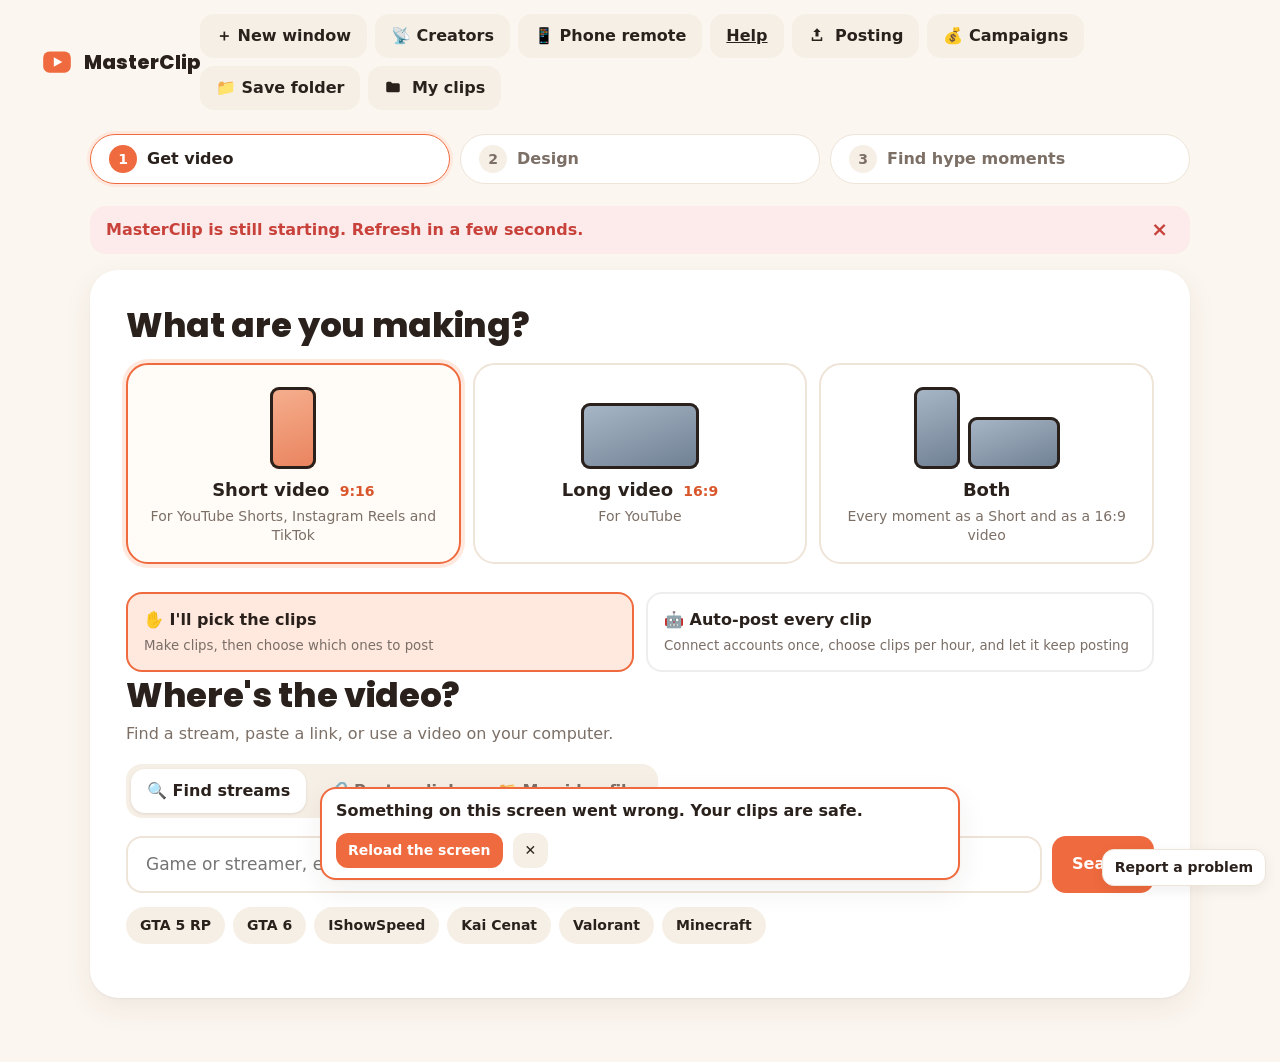
==== commit fe9b0df5: "Lane D automation: Creators auto-watch, YouTube live chat, phone remote, covers, update check, Repor" ====
--- a/static/index.html
+++ b/static/index.html
@@ -9,16 +9,15 @@
   <link rel="stylesheet" href="/static/app.css">
   <script src="/static/crash.js"></script>
   <script src="/static/stage.js" defer></script>
-  <script src="/static/framing.js" defer></script>
   <script src="/static/editor.js" defer></script>
   <script src="/static/designer.js" defer></script>
   <script src="/static/app.js" defer></script>
   <script src="/static/posting.js" defer></script>
   <script src="/static/campaigns.js" defer></script>
   <script src="/static/longvideo.js" defer></script>
-  <script src="/static/explore.js" defer></script>
   <script src="/static/aiboost.js" defer></script>
   <script src="/static/licence.js" defer></script>
+  <script src="/static/automation.js" defer></script>
 </head>
 <body>
   <header class="top">
@@ -198,8 +197,6 @@
         <div class="designer-preview">
           <div id="stages" class="stages"></div>
           <p class="hint center">Lines appear when things line up. Hold <kbd>Alt</kbd> to move freely, or click a part and use the arrow keys.</p>
-          <p class="hint" id="dFramingFor"></p>
-          <div id="dFraming"></div>
         </div>
         <aside class="cap-panel" aria-labelledby="capTitle">
           <div class="cap-head"><h2 id="capTitle">Captions</h2><span id="capFor" class="muted"></span></div>
@@ -215,9 +212,6 @@
           <div id="capFields" class="cap-fields">
             <div class="field" id="capWordsRow"><span>Words at a time</span>
               <div class="stepper-num"><button type="button" id="capWordsMinus" aria-label="Fewer words">−</button><span id="capWords">2</span><button type="button" id="capWordsPlus" aria-label="More words">+</button></div>
-            </div>
-            <div class="field" id="capAnimRow"><span>How words move</span>
-              <div class="seg wrap" id="capAnim"><button type="button" data-v="auto" title="What this style always does">Normal</button><button type="button" data-v="highlight" title="The word being said lights up">Light up word</button><button type="button" data-v="pop_word" title="The word being said lights up and pops">Pop each word</button><button type="button" data-v="pop_line" title="The whole line pops in">Pop the line</button><button type="button" data-v="one_by_one" title="Only the word being said is shown">One word at a time</button><button type="button" data-v="build_up" title="Words appear as they are said">Build up</button><button type="button" data-v="full_line" title="The line just sits there">Still line</button></div>
             </div>
             <div class="field"><span>Font</span><div id="capFonts" class="font-grid"></div></div>
             <label class="field"><span>Size <b id="capSizeVal"></b></span><input id="capSize" type="range" min="24" max="160" step="1"></label>
@@ -275,11 +269,6 @@
         <div class="setting" id="clipCountSetting">
           <span class="setting-label">How many clips</span>
           <div class="stepper-num"><button type="button" id="countMinus" aria-label="Fewer">−</button><span id="countValue">3</span><button type="button" id="countPlus" aria-label="More">+</button></div>
-        </div>
-        <div class="setting" id="mixSetting">
-          <span class="setting-label">Moment mix</span>
-          <div class="seg" id="mixSeg"><button type="button" data-v="balanced" class="on">Balanced</button><button type="button" data-v="action">Action</button><button type="button" data-v="dialogue">Talking</button></div>
-          <small class="muted" id="mixHint">A bit of everything: big events, loud reactions and funny talk.</small>
         </div>
         <p id="continuousNote" class="hint" hidden>Non-stop mode: clips keep coming as good moments are found. No total clip count, and no need to press Clip now.</p>
         <div class="setting ai-setting">
@@ -364,14 +353,11 @@
           <div class="row-gap">
             <button id="postAll" class="primary" type="button">📤 Post / schedule all</button>
             <button id="changeDesign" class="ghost" type="button" title="Go back, change the look, then come back and apply it">🎨 Change design</button>
-            <button id="openTranscript" class="ghost" type="button" title="Read everything that was said and clip any part of it">📜 Transcript</button>
-            <button id="openChatHelp" class="ghost" type="button" title="Let a free chatbot (ChatGPT, Gemini...) find moments in a long video">🤖 Free chatbot helper</button>
             <button id="saveAll" class="ghost" type="button">💾 Save all to my Videos</button>
             <button id="startOver" class="ghost" type="button">Start a new video</button>
           </div>
         </div>
         <p id="aiNote" class="ai-note" hidden></p>
-        <p id="tasteLine" class="hint taste-line" hidden></p>
         <section id="postOverview" class="post-overview" aria-label="Automatic posting status" hidden>
           <div class="row-between"><strong>Posting status</strong><button id="outputPosting" class="ghost small" type="button">Accounts &amp; posting speed</button></div>
           <div id="platformStatus" class="platform-status" aria-live="polite"></div>
@@ -415,7 +401,6 @@
       <header class="editor-top">
         <strong id="editorTitle">Edit clip</strong>
         <div class="row-gap">
-          <label class="switch" title="The look (layout, captions, title style) goes on every other clip of this video too. Each clip keeps its own moment and title."><input id="eApplyAll" type="checkbox"><span></span> Use this look on all clips</label>
           <button id="editorCancel" class="ghost" type="button">Cancel</button>
           <button id="editorSave" class="primary" type="button">Save changes</button>
         </div>
@@ -440,7 +425,6 @@
           <div class="tabs small" role="tablist">
             <button class="tab active" data-etab="layout" type="button">Layout</button>
             <button class="tab" data-etab="captions" type="button">Captions</button>
-            <button class="tab" data-etab="words" type="button">Words</button>
             <button class="tab" data-etab="title" type="button">Title</button>
           </div>
           <div class="etab" id="etab-layout">
@@ -455,33 +439,16 @@
             </div>
             <label class="field" id="eSplitField"><span>Cam size <b id="eSplitVal"></b></span><input id="eSplit" type="range" min="0.2" max="0.7" step="0.01"></label>
             <label class="field" id="eFocusField"><span>Gameplay left ↔ right</span><input id="eFocus" type="range" min="0" max="1" step="0.01"></label>
-            <div id="eFraming"></div>
           </div>
           <div class="etab" id="etab-captions" hidden>
             <div class="field"><span>Style</span>
               <div class="seg wrap" id="eCapStyle"><button data-v="pop" type="button">Pop</button><button data-v="karaoke" type="button">Karaoke</button><button data-v="twoline" type="button">2-line</button><button data-v="classic" type="button">Classic</button><button data-v="boxed" type="button">Boxed</button><button data-v="none" type="button">None</button></div>
             </div>
-            <div class="field" id="eAnimField"><span>How words move</span>
-              <div class="seg wrap" id="eAnim"><button data-v="auto" type="button" title="What this style always does">Normal</button><button data-v="highlight" type="button" title="The word being said lights up">Light up word</button><button data-v="pop_word" type="button" title="The word being said lights up and pops">Pop each word</button><button data-v="pop_line" type="button" title="The whole line pops in">Pop the line</button><button data-v="one_by_one" type="button" title="Only the word being said is shown">One word at a time</button><button data-v="build_up" type="button" title="Words appear as they are said">Build up</button><button data-v="full_line" type="button" title="The line just sits there">Still line</button></div>
-              <p class="hint" id="eAnimHint">Bold + red word and Two colours always build up word by word.</p>
-            </div>
-            <div class="field" id="eWordsRow"><span>Words at a time</span>
-              <div class="stepper-num"><button type="button" id="eWordsMinus" aria-label="Fewer words">−</button><span id="eWords">2</span><button type="button" id="eWordsPlus" aria-label="More words">+</button></div>
-            </div>
-            <div class="field"><span>Font</span><div id="eFonts" class="font-list"></div>
-              <label class="pc-font"><small class="muted">More fonts on this PC</small><select id="ePcFont"><option value="">Pick a font…</option></select></label>
-            </div>
+            <div class="field"><span>Font</span><div id="eFonts" class="font-list"></div></div>
             <label class="field"><span>Size <b id="eCapSizeVal"></b></span><input id="eCapSize" type="range" min="24" max="160" step="1"></label>
             <div class="field"><span>Colour</span><div class="swatches" id="eCapColor"></div></div>
             <div class="field"><span>Highlight</span><div class="swatches" id="eCapHi"></div></div>
             <label class="field"><span>Outline <b id="eOutlineVal"></b></span><input id="eOutline" type="range" min="0" max="16" step="1"></label>
-            <div class="field"><span>Outline colour</span><div class="swatches" id="eCapEdge"></div></div>
-            <div class="field"><span>My caption styles</span>
-              <div class="chips small" id="eMyStyles"></div>
-              <button id="eSaveStyle" class="ghost small" type="button">💾 Save as my caption style</button>
-              <div id="eStyleNameRow" class="row-gap" hidden><input id="eStyleName" type="text" maxlength="40" placeholder="Name, e.g. Yellow pop" aria-label="Caption style name"><button id="eStyleNameOk" class="primary small" type="button">Save</button></div>
-              <p class="hint">Keeps the font, colours, size and movement so you can use them on any clip.</p>
-            </div>
             <div class="field"><span>Position</span>
               <div class="seg" id="eCapPos"><button data-v="0.18" type="button">Top</button><button data-v="0.5" type="button">Middle</button><button data-v="0.78" type="button">Bottom</button></div>
               <p class="hint">Or drag the caption on the preview.</p>
@@ -489,40 +456,15 @@
             <label class="switch"><input id="eUpper" type="checkbox"><span></span> UPPERCASE</label>
             <label class="switch"><input id="eEmoji" type="checkbox"><span></span> Emoji 😂</label>
           </div>
-          <div class="etab" id="etab-words" hidden>
-            <p class="hint">Fix what the captions say. Click a line to jump there. Changes show on the preview and go on the clip when you save.</p>
-            <div class="row-gap words-tools">
-              <span class="muted">Move all:</span>
-              <button id="wEarlier" class="ghost small" type="button" title="Captions come 0.1 s earlier">◀ 0.1 s earlier</button>
-              <button id="wLater" class="ghost small" type="button" title="Captions come 0.1 s later">0.1 s later ▶</button>
-            </div>
-            <div id="wList" class="words-list" aria-label="Caption lines"></div>
-            <p id="wEmpty" class="hint" hidden>No captions in this part of the video. Import a caption file below.</p>
-            <details class="words-files">
-              <summary>Caption files (SRT, VTT, ASS)</summary>
-              <label class="field"><span>Times in my file start at</span>
-                <select id="wScope"><option value="clip">the start of this clip</option><option value="video">the start of the whole video</option></select></label>
-              <div class="row-gap">
-                <label class="ghost small file-btn">📂 Import a caption file<input id="wImport" type="file" accept=".srt,.vtt,.ass,.ssa,.json" hidden></label>
-                <a id="wExportSrt" class="ghost small" href="#" download>⬇ SRT</a>
-                <a id="wExportVtt" class="ghost small" href="#" download>⬇ VTT</a>
-              </div>
-              <p class="hint">Downloads hold this clip's captions, timed from the start of the clip. Save your changes first.</p>
-            </details>
-          </div>
           <div class="etab" id="etab-title" hidden>
             <label class="field"><span>Title on the clip</span><input id="eTitle" type="text" maxlength="140" placeholder="e.g. Speed finally finishes GTA"></label>
             <div class="chips small" id="eSuggest"></div>
-            <button id="eImprove" class="ghost small" type="button">✨ Improve heading</button>
-            <p class="hint" id="eImproveNote">Gives you hook questions built from what is said in this clip.</p>
-            <div class="chips small" id="eIdeas"></div>
             <div class="field"><span>Title style</span>
               <div class="seg wrap" id="eTitleStyle"><button data-v="white_box" type="button">White box</button><button data-v="red_box" type="button">Red box</button><button data-v="yellow" type="button">Yellow</button><button data-v="outline" type="button">Outline</button><button data-v="meme" type="button">Meme</button></div>
             </div>
             <label class="field"><span>Size <b id="eTitleSizeVal"></b></span><input id="eTitleSize" type="range" min="36" max="140" step="1"></label>
             <div class="field"><span>Show it</span>
-              <label class="switch"><input id="eTitleWhole" type="checkbox"><span></span> The whole clip</label>
-              <label class="field" id="eTitleSecsField"><span>For the first <b id="eTitleSecsVal"></b> s</span><input id="eTitleSecs" type="range" min="2" max="60" step="1"></label>
+              <div class="seg" id="eTitleTime"><button data-v="3" type="button">First 3 s</button><button data-v="6" type="button">First 6 s</button><button data-v="0" type="button">Whole clip</button></div>
             </div>
             <label class="switch"><input id="eTitleShow" type="checkbox"><span></span> Show the title</label>
             <label class="switch"><input id="eCredit" type="checkbox"><span></span> Show credit <b id="eCreditName"></b></label>
@@ -535,52 +477,6 @@
         <strong>Drag a box over the streamer's face cam</strong>
         <div class="cam-picker-stage"><canvas id="camCanvas"></canvas><div id="camDraw" class="drag-box draw"></div></div>
         <div class="row-end row-gap"><button id="camCancel" class="ghost" type="button">Cancel</button><button id="camDone" class="primary" type="button">Use this box</button></div>
-      </div>
-    </div>
-  </div>
-
-  <!-- TRANSCRIPT EXPLORER -->
-  <div id="transcriptDlg" class="editor" hidden role="dialog" aria-modal="true" aria-labelledby="trTitle">
-    <div class="editor-shell sched-shell explore-shell">
-      <header class="editor-top">
-        <strong id="trTitle">Transcript</strong>
-        <button id="trClose" class="ghost" type="button" aria-label="Close">✕</button>
-      </header>
-      <div class="explore-body">
-        <p class="hint">Click the first word of the part you want, then the last word. Then press Make a clip.</p>
-        <input id="trSearch" type="search" placeholder="Search what was said…" aria-label="Search the transcript">
-        <small id="trFound" class="muted"></small>
-        <div id="trText" class="tr-text" tabindex="0"></div>
-        <div class="row-between tr-foot">
-          <span id="trPick" class="muted">Nothing picked yet.</span>
-          <div class="row-gap"><button id="trClear" class="ghost small" type="button">Clear</button><button id="trMake" class="primary" type="button" disabled>✂ Make a clip of this part</button></div>
-        </div>
-      </div>
-    </div>
-  </div>
-
-  <!-- FREE CHATBOT HELPER -->
-  <div id="chatHelpDlg" class="editor" hidden role="dialog" aria-modal="true" aria-labelledby="chTitle">
-    <div class="editor-shell sched-shell explore-shell">
-      <header class="editor-top">
-        <strong id="chTitle">Free chatbot helper</strong>
-        <button id="chClose" class="ghost" type="button" aria-label="Close">✕</button>
-      </header>
-      <div class="explore-body">
-        <ol class="ch-steps">
-          <li>Copy a part and paste it into any free chatbot (ChatGPT, Gemini, Copilot, Claude).</li>
-          <li>Copy what the chatbot answers and paste it in the box below. Do this for each part you like.</li>
-          <li>Tick the moments you want and press Make clips.</li>
-        </ol>
-        <details class="ch-adv"><summary>Advanced</summary>
-          <label class="field"><span>Minutes in each part</span><select id="chMinutes"><option value="15">15</option><option value="25" selected>25</option><option value="40">40</option></select></label>
-        </details>
-        <div id="chParts" class="ch-parts"></div>
-        <label class="field"><span>Paste the chatbot's answers here</span>
-          <textarea id="chAnswer" rows="5" placeholder="12:30-13:05 He crashes the police car&#10;1:02:10-1:02:40 Cops show up at the party"></textarea></label>
-        <button id="chRead" class="ghost small" type="button">Read the answers</button>
-        <div id="chMoments" class="ch-moments"></div>
-        <div class="row-end"><button id="chMake" class="primary" type="button" disabled>✂ Make clips of the ticked ones</button></div>
       </div>
     </div>
   </div>
--- a/static/app.css
+++ b/static/app.css
@@ -504,9 +504,7 @@
 .st-words { display: inline-block; }
 .st-words.pop { animation: stpop .16s ease-out; }
 @keyframes stpop { 0% { transform: scale(.7); } 56% { transform: scale(1.08); } 100% { transform: scale(1); } }
-.st-words .wpop { display: inline-block; animation: stwpop .15s ease-out; }
-@keyframes stwpop { 0% { transform: scale(.75); } 53% { transform: scale(1.18); } 100% { transform: scale(1); } }
-@media (prefers-reduced-motion: reduce) { .st-words.pop, .st-words .wpop { animation: none; } }
+@media (prefers-reduced-motion: reduce) { .st-words.pop { animation: none; } }
 
 /* captions panel */
 .cap-panel { background: #FFFCF8; border: 1px solid var(--line); border-radius: 22px; padding: 16px; display: flex; flex-direction: column; gap: 14px; position: sticky; top: 12px; max-height: calc(100vh - 24px); overflow: auto; }
@@ -683,93 +681,27 @@
 .camp-banner[hidden] { display: none; }
 @media (max-width: 640px) { .camp-row { grid-template-columns: 1fr 1fr; } }
 
-/* ---- "Set it manually" (framing.js) ---- */
-.st-extra { z-index: 2; }
-.st-safe { position: absolute; inset: 0; pointer-events: none; z-index: 6; }
-.st-safe i { position: absolute; background: repeating-linear-gradient(45deg, rgba(239, 106, 62, .32) 0 8px, rgba(239, 106, 62, .14) 8px 16px); outline: 1px dashed rgba(255, 255, 255, .7); }
-.st-safe .top { left: 0; right: 0; top: 0; height: 9%; }
-.st-safe .bottom { left: 0; right: 0; bottom: 0; height: 19%; }
-.st-safe .right { right: 0; top: 46%; width: 15%; height: 35%; }
-.fr { margin-top: 14px; border: 1px solid var(--line); border-radius: 16px; background: var(--card); }
-.fr > summary { list-style: none; cursor: pointer; padding: 12px 14px; display: flex; align-items: center; gap: 10px; }
-.fr > summary::-webkit-details-marker { display: none; }
-.fr > summary::before { content: "›"; font: 700 20px/1 var(--head); color: var(--brand); transition: transform .15s; }
-.fr[open] > summary::before { transform: rotate(90deg); }
-.fr-sum { display: flex; flex-direction: column; }
-.fr-sum small { color: var(--muted); font-size: 12px; }
-.fr-body { padding: 0 14px 14px; display: grid; gap: 12px; }
-.fr-chips { display: grid; grid-template-columns: repeat(auto-fill, minmax(78px, 1fr)); gap: 8px; }
-.fr-chip { display: flex; flex-direction: column; align-items: center; gap: 6px; padding: 8px 4px; border: 1.5px solid var(--line); border-radius: 12px; background: var(--soft); color: var(--ink); cursor: pointer; font: 600 12px/1.2 "Segoe UI", system-ui, sans-serif; }
-.fr-chip:hover { border-color: var(--brand); }
-.fr-chip.on { border-color: var(--brand); background: var(--brand-soft); box-shadow: 0 0 0 2px var(--brand-soft); }
-.fr-chip small { font-size: 11.5px; text-align: center; }
-.fr-ico { position: relative; display: block; background: #2A211C; border-radius: 4px; overflow: hidden; }
-.fr-ico.phone { width: 27px; height: 48px; }
-.fr-ico.tv { width: 54px; height: 30px; }
-.fr-ico.blur { background: linear-gradient(160deg, #6E625A, #3E342E); }
-.fr-ico i { position: absolute; display: block; }
-.fr-ico .g { background: #2FD46B; }
-.fr-ico .g.alt { background: #22A653; }
-.fr-ico .c { background: #FF9F1C; outline: 1px solid #fff; }
-.fr-ico .c.round { border-radius: 3px; }
-.fr-ico .c.circle { border-radius: 50%; }
-.fr-ico .e { background: #4DA3FF; }
-.fr-ico .x { background: rgba(255, 255, 255, .45); filter: blur(1px); }
-.fr-ico .bar { background: #fff; }
-.fr-src { position: relative; width: 100%; aspect-ratio: 16 / 9; background: #1D1714; border-radius: 12px; overflow: hidden; touch-action: none; user-select: none; }
-.fr-src canvas { width: 100%; height: 100%; display: block; }
-.fr-empty { position: absolute; inset: 0; display: grid; place-items: center; margin: 0; color: #CDBFB4; font-size: 13px; text-align: center; padding: 12px; }
-.fr-box { position: absolute; border: 2px solid var(--c); background: color-mix(in srgb, var(--c) 18%, transparent); border-radius: 4px; cursor: move; box-sizing: border-box; }
-.fr-box[data-box="game"] { z-index: 1; }
-.fr-box[data-box="extra"] { z-index: 2; }
-.fr-box[data-box="cam"] { z-index: 3; }
-.fr-tag { position: absolute; left: -2px; top: -2px; background: var(--c); color: #1D1714; font: 700 11px/1.3 "Segoe UI", system-ui, sans-serif; padding: 2px 7px; border-radius: 4px 0 6px 0; pointer-events: none; white-space: nowrap; }
-.fr-h { position: absolute; width: 12px; height: 12px; background: #fff; border: 2px solid var(--c); border-radius: 50%; box-sizing: border-box; }
-.fr-h.nw { left: -7px; top: -7px; cursor: nwse-resize; }
-.fr-h.ne { right: -7px; top: -7px; cursor: nesw-resize; }
-.fr-h.sw { left: -7px; bottom: -7px; cursor: nesw-resize; }
-.fr-h.se { right: -7px; bottom: -7px; cursor: nwse-resize; }
-.fr-row { display: flex; flex-wrap: wrap; gap: 8px; }
-.fr .seg.small { flex-wrap: wrap; }
-.fr .hint, .fr .fr-chip small, .fr .switch small { font-weight: 500; }
-.fr > summary::before { font-size: 24px; line-height: 20px; width: 12px; }
-.fr > summary::before { content: ""; width: 8px; height: 8px; border: solid var(--brand); border-width: 0 2.5px 2.5px 0; transform: rotate(-45deg); flex: none; margin: 0 4px; }
-.fr[open] > summary::before { transform: rotate(45deg); }
-.fr-src { max-width: 640px; }
-/* ---- 1.6 editing: words tab, stars, transcript explorer, chatbot helper ---- */
-.words-tools { flex-wrap: wrap; margin: 6px 0 10px; }
-.words-list { display: flex; flex-direction: column; gap: 8px; max-height: 46vh; overflow-y: auto; padding-right: 4px; }
-.word-row { border: 1px solid var(--line); border-radius: 12px; padding: 8px; display: flex; flex-direction: column; gap: 6px; }
-.word-row .word-text { width: 100%; font-size: 15px; padding: 6px 8px; border: 1px solid var(--line); border-radius: 8px; }
-.word-ctrl { display: flex; flex-wrap: wrap; align-items: center; gap: 6px; }
-.word-ctrl .num { width: 70px; padding: 4px 6px; border: 1px solid var(--line); border-radius: 8px; }
-.ghost.tiny { padding: 3px 8px; font-size: 12px; border-radius: 8px; }
-.words-files { margin-top: 12px; }
-.words-files summary, .ch-adv summary { cursor: pointer; font-weight: 600; margin-bottom: 6px; }
-.file-btn { cursor: pointer; display: inline-flex; align-items: center; }
-.pc-font { display: flex; flex-direction: column; gap: 4px; margin-top: 8px; }
-.pc-font select { max-width: 100%; }
-.my-style { display: inline-flex; align-items: center; gap: 4px; padding: 4px 6px 4px 12px; }
-.my-style button { background: none; border: 0; font: inherit; color: inherit; cursor: pointer; padding: 2px; }
-.my-style .x { opacity: .55; font-size: 12px; }
-.stars { display: flex; gap: 2px; margin: 4px 0; }
-.stars .star { background: none; border: 0; font-size: 22px; line-height: 1; color: #c9ccd3; cursor: pointer; padding: 0 1px; }
-.stars .star.on { color: #f5b400; }
-.stars .star:hover { transform: scale(1.12); }
-.taste-line { margin: 6px 0 12px; }
-.explore-shell { max-width: 760px; }
-.explore-body { padding: 16px 20px 20px; display: flex; flex-direction: column; gap: 10px; overflow-y: auto; }
-.explore-body input[type=search], .explore-body textarea { width: 100%; padding: 8px 10px; border: 1px solid var(--line); border-radius: 10px; font: inherit; }
-.tr-text { max-height: 50vh; overflow-y: auto; line-height: 1.9; border: 1px solid var(--line); border-radius: 12px; padding: 10px 12px; }
-.tr-word { cursor: pointer; border-radius: 4px; }
-.tr-word:hover { background: var(--soft); }
-.tr-word.tr-hit { background: #fff1a8; }
-.tr-word.tr-on { background: var(--brand-soft); color: var(--brand-dark); }
-.tr-stamp { display: inline-block; font-size: 12px; color: var(--muted, #888); margin: 0 6px 0 2px; font-variant-numeric: tabular-nums; }
-.tr-foot { flex-wrap: wrap; gap: 8px; }
-.ch-steps { margin: 0; padding-left: 20px; line-height: 1.6; }
-.ch-parts { display: flex; flex-direction: column; gap: 6px; max-height: 26vh; overflow-y: auto; }
-.ch-part { display: flex; justify-content: space-between; align-items: center; border: 1px solid var(--line); border-radius: 10px; padding: 6px 10px; }
-.ch-part.ch-copied { background: var(--soft); }
-.ch-moments { display: flex; flex-direction: column; gap: 4px; }
-.ch-moment { display: flex; gap: 6px; align-items: center; }
+/* ---- Creators, Phone remote, Report a problem, covers, update banner (automation.js) ---- */
+.auto-shell { max-width: 480px; width: 100%; height: auto; max-height: 92vh; overflow: auto; }
+.auto-shell.wide { max-width: 640px; }
+.auto-body p { margin: 0; }
+.auto-form { display: grid; gap: 10px; padding: 12px; border: 1px solid var(--line); border-radius: 16px; }
+.auto-row { display: grid; grid-template-columns: 1fr 140px; gap: 10px; }
+.auto-body select, .auto-body textarea, .auto-form input[type=text] { width: 100%; font: inherit; padding: 10px 12px; border: 1.5px solid var(--line); border-radius: 12px; background: #fff; color: var(--ink); box-sizing: border-box; }
+.auto-err { color: #c0392b; font-weight: 600; min-height: 1em; }
+.auto-list { display: grid; gap: 10px; }
+.auto-item { border: 1px solid var(--line); border-radius: 16px; padding: 12px; display: grid; gap: 8px; }
+.auto-item.rec { border-color: var(--brand); box-shadow: 0 0 0 3px var(--brand-soft); }
+.auto-item-head { display: flex; align-items: center; gap: 8px; flex-wrap: wrap; }
+.auto-clips { list-style: none; margin: 0; padding: 0; display: grid; gap: 4px; font-size: 14px; }
+.auto-clips li { display: flex; gap: 8px; justify-content: space-between; }
+.auto-clips li span { overflow: hidden; text-overflow: ellipsis; white-space: nowrap; }
+.auto-clips a { color: var(--brand-dark); font-weight: 700; text-decoration: none; }
+.auto-big { font-size: 24px; font-weight: 800; word-break: break-all; background: var(--bg); border-radius: 12px; padding: 10px 14px; user-select: all; }
+.auto-big.pin { font-size: 40px; letter-spacing: 6px; text-align: center; }
+.auto-cover { width: 100%; max-height: 60vh; object-fit: contain; border-radius: 14px; background: #111; }
+.auto-details pre { white-space: pre-wrap; max-height: 180px; overflow: auto; font-size: 12px; background: var(--bg); padding: 10px; border-radius: 10px; }
+.update-banner { display: flex; align-items: center; gap: 10px; flex-wrap: wrap; margin-bottom: 12px; }
+.update-banner span { flex: 1; min-width: 200px; }
+.top-actions button.on { box-shadow: 0 0 0 2px var(--brand); }
+.report-fab { position: fixed; right: 14px; bottom: 14px; z-index: 40; background: var(--card); border: 1px solid var(--line); box-shadow: 0 4px 14px #0001; font-size: 13px; }
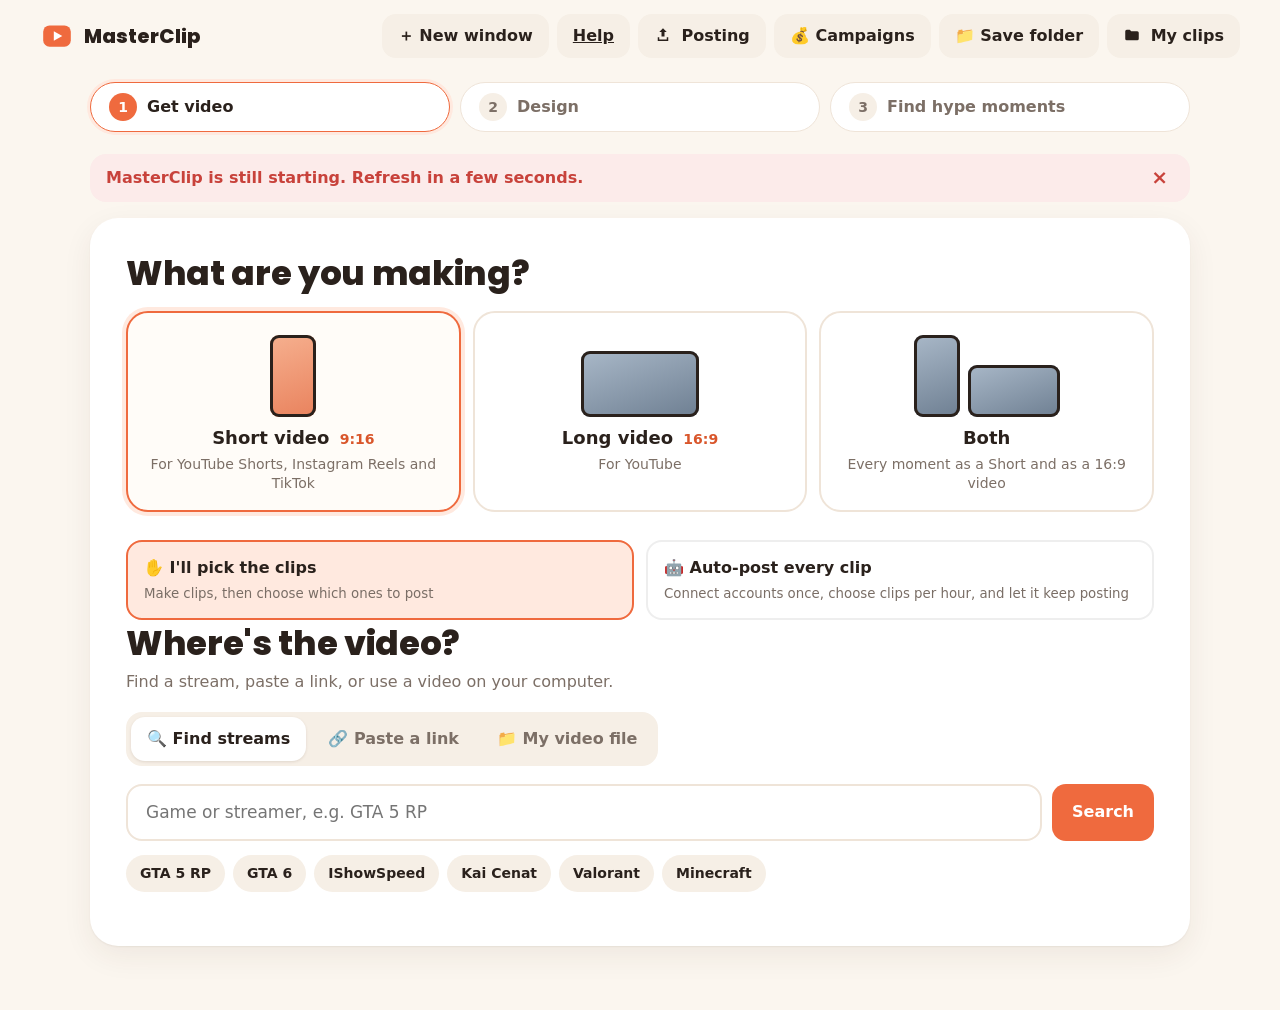
==== commit 360610cb: "Merge feat/overlays into 1.6 integration" ====
--- a/static/index.html
+++ b/static/index.html
@@ -9,15 +9,17 @@
   <link rel="stylesheet" href="/static/app.css">
   <script src="/static/crash.js"></script>
   <script src="/static/stage.js" defer></script>
+  <script src="/static/framing.js" defer></script>
   <script src="/static/editor.js" defer></script>
   <script src="/static/designer.js" defer></script>
+  <script src="/static/overlays.js" defer></script>
   <script src="/static/app.js" defer></script>
   <script src="/static/posting.js" defer></script>
   <script src="/static/campaigns.js" defer></script>
   <script src="/static/longvideo.js" defer></script>
+  <script src="/static/explore.js" defer></script>
   <script src="/static/aiboost.js" defer></script>
   <script src="/static/licence.js" defer></script>
-  <script src="/static/automation.js" defer></script>
 </head>
 <body>
   <header class="top">
@@ -197,8 +199,17 @@
         <div class="designer-preview">
           <div id="stages" class="stages"></div>
           <p class="hint center">Lines appear when things line up. Hold <kbd>Alt</kbd> to move freely, or click a part and use the arrow keys.</p>
+          <p class="hint" id="dFramingFor"></p>
+          <div id="dFraming"></div>
         </div>
         <aside class="cap-panel" aria-labelledby="capTitle">
+          <div class="tabs design-tabs" role="tablist" aria-label="Design">
+            <button class="tab active" role="tab" type="button" data-dtab="captions">Captions</button>
+            <button class="tab" role="tab" type="button" data-dtab="cards">Cards</button>
+            <button class="tab" role="tab" type="button" data-dtab="brand">My brand</button>
+            <button class="tab" role="tab" type="button" data-dtab="outro">Outro &amp; music</button>
+          </div>
+          <div class="dtab" id="dtab-captions">
           <div class="cap-head"><h2 id="capTitle">Captions</h2><span id="capFor" class="muted"></span></div>
           <div class="cap-presets" id="capPresets">
             <button type="button" data-preset="pop1"><span class="demo pop">WOW</span><small>One-word pop</small></button>
@@ -212,6 +223,9 @@
           <div id="capFields" class="cap-fields">
             <div class="field" id="capWordsRow"><span>Words at a time</span>
               <div class="stepper-num"><button type="button" id="capWordsMinus" aria-label="Fewer words">−</button><span id="capWords">2</span><button type="button" id="capWordsPlus" aria-label="More words">+</button></div>
+            </div>
+            <div class="field" id="capAnimRow"><span>How words move</span>
+              <div class="seg wrap" id="capAnim"><button type="button" data-v="auto" title="What this style always does">Normal</button><button type="button" data-v="highlight" title="The word being said lights up">Light up word</button><button type="button" data-v="pop_word" title="The word being said lights up and pops">Pop each word</button><button type="button" data-v="pop_line" title="The whole line pops in">Pop the line</button><button type="button" data-v="one_by_one" title="Only the word being said is shown">One word at a time</button><button type="button" data-v="build_up" title="Words appear as they are said">Build up</button><button type="button" data-v="full_line" title="The line just sits there">Still line</button></div>
             </div>
             <div class="field"><span>Font</span><div id="capFonts" class="font-grid"></div></div>
             <label class="field"><span>Size <b id="capSizeVal"></b></span><input id="capSize" type="range" min="24" max="160" step="1"></label>
@@ -251,6 +265,10 @@
               <option value="roman">Hinglish for Hindi (English letters)</option><option value="spoken">The language they speak (Hindi letters)</option><option value="en">English (translated)</option></select></label>
             <p class="hint" id="langHint">Hindi and other Indian languages use a better speech model that downloads once (about 480 MB).</p>
           </div>
+          </div>
+          <div class="dtab ov-tab" id="dtab-cards" hidden></div>
+          <div class="dtab ov-tab" id="dtab-brand" hidden></div>
+          <div class="dtab ov-tab" id="dtab-outro" hidden></div>
         </aside>
       </div>
       <div class="settings">
@@ -269,6 +287,11 @@
         <div class="setting" id="clipCountSetting">
           <span class="setting-label">How many clips</span>
           <div class="stepper-num"><button type="button" id="countMinus" aria-label="Fewer">−</button><span id="countValue">3</span><button type="button" id="countPlus" aria-label="More">+</button></div>
+        </div>
+        <div class="setting" id="mixSetting">
+          <span class="setting-label">Moment mix</span>
+          <div class="seg" id="mixSeg"><button type="button" data-v="balanced" class="on">Balanced</button><button type="button" data-v="action">Action</button><button type="button" data-v="dialogue">Talking</button></div>
+          <small class="muted" id="mixHint">A bit of everything: big events, loud reactions and funny talk.</small>
         </div>
         <p id="continuousNote" class="hint" hidden>Non-stop mode: clips keep coming as good moments are found. No total clip count, and no need to press Clip now.</p>
         <div class="setting ai-setting">
@@ -353,11 +376,14 @@
           <div class="row-gap">
             <button id="postAll" class="primary" type="button">📤 Post / schedule all</button>
             <button id="changeDesign" class="ghost" type="button" title="Go back, change the look, then come back and apply it">🎨 Change design</button>
+            <button id="openTranscript" class="ghost" type="button" title="Read everything that was said and clip any part of it">📜 Transcript</button>
+            <button id="openChatHelp" class="ghost" type="button" title="Let a free chatbot (ChatGPT, Gemini...) find moments in a long video">🤖 Free chatbot helper</button>
             <button id="saveAll" class="ghost" type="button">💾 Save all to my Videos</button>
             <button id="startOver" class="ghost" type="button">Start a new video</button>
           </div>
         </div>
         <p id="aiNote" class="ai-note" hidden></p>
+        <p id="tasteLine" class="hint taste-line" hidden></p>
         <section id="postOverview" class="post-overview" aria-label="Automatic posting status" hidden>
           <div class="row-between"><strong>Posting status</strong><button id="outputPosting" class="ghost small" type="button">Accounts &amp; posting speed</button></div>
           <div id="platformStatus" class="platform-status" aria-live="polite"></div>
@@ -401,6 +427,7 @@
       <header class="editor-top">
         <strong id="editorTitle">Edit clip</strong>
         <div class="row-gap">
+          <label class="switch" title="The look (layout, captions, title style) goes on every other clip of this video too. Each clip keeps its own moment and title."><input id="eApplyAll" type="checkbox"><span></span> Use this look on all clips</label>
           <button id="editorCancel" class="ghost" type="button">Cancel</button>
           <button id="editorSave" class="primary" type="button">Save changes</button>
         </div>
@@ -425,6 +452,7 @@
           <div class="tabs small" role="tablist">
             <button class="tab active" data-etab="layout" type="button">Layout</button>
             <button class="tab" data-etab="captions" type="button">Captions</button>
+            <button class="tab" data-etab="words" type="button">Words</button>
             <button class="tab" data-etab="title" type="button">Title</button>
           </div>
           <div class="etab" id="etab-layout">
@@ -439,16 +467,33 @@
             </div>
             <label class="field" id="eSplitField"><span>Cam size <b id="eSplitVal"></b></span><input id="eSplit" type="range" min="0.2" max="0.7" step="0.01"></label>
             <label class="field" id="eFocusField"><span>Gameplay left ↔ right</span><input id="eFocus" type="range" min="0" max="1" step="0.01"></label>
+            <div id="eFraming"></div>
           </div>
           <div class="etab" id="etab-captions" hidden>
             <div class="field"><span>Style</span>
               <div class="seg wrap" id="eCapStyle"><button data-v="pop" type="button">Pop</button><button data-v="karaoke" type="button">Karaoke</button><button data-v="twoline" type="button">2-line</button><button data-v="classic" type="button">Classic</button><button data-v="boxed" type="button">Boxed</button><button data-v="none" type="button">None</button></div>
             </div>
-            <div class="field"><span>Font</span><div id="eFonts" class="font-list"></div></div>
+            <div class="field" id="eAnimField"><span>How words move</span>
+              <div class="seg wrap" id="eAnim"><button data-v="auto" type="button" title="What this style always does">Normal</button><button data-v="highlight" type="button" title="The word being said lights up">Light up word</button><button data-v="pop_word" type="button" title="The word being said lights up and pops">Pop each word</button><button data-v="pop_line" type="button" title="The whole line pops in">Pop the line</button><button data-v="one_by_one" type="button" title="Only the word being said is shown">One word at a time</button><button data-v="build_up" type="button" title="Words appear as they are said">Build up</button><button data-v="full_line" type="button" title="The line just sits there">Still line</button></div>
+              <p class="hint" id="eAnimHint">Bold + red word and Two colours always build up word by word.</p>
+            </div>
+            <div class="field" id="eWordsRow"><span>Words at a time</span>
+              <div class="stepper-num"><button type="button" id="eWordsMinus" aria-label="Fewer words">−</button><span id="eWords">2</span><button type="button" id="eWordsPlus" aria-label="More words">+</button></div>
+            </div>
+            <div class="field"><span>Font</span><div id="eFonts" class="font-list"></div>
+              <label class="pc-font"><small class="muted">More fonts on this PC</small><select id="ePcFont"><option value="">Pick a font…</option></select></label>
+            </div>
             <label class="field"><span>Size <b id="eCapSizeVal"></b></span><input id="eCapSize" type="range" min="24" max="160" step="1"></label>
             <div class="field"><span>Colour</span><div class="swatches" id="eCapColor"></div></div>
             <div class="field"><span>Highlight</span><div class="swatches" id="eCapHi"></div></div>
             <label class="field"><span>Outline <b id="eOutlineVal"></b></span><input id="eOutline" type="range" min="0" max="16" step="1"></label>
+            <div class="field"><span>Outline colour</span><div class="swatches" id="eCapEdge"></div></div>
+            <div class="field"><span>My caption styles</span>
+              <div class="chips small" id="eMyStyles"></div>
+              <button id="eSaveStyle" class="ghost small" type="button">💾 Save as my caption style</button>
+              <div id="eStyleNameRow" class="row-gap" hidden><input id="eStyleName" type="text" maxlength="40" placeholder="Name, e.g. Yellow pop" aria-label="Caption style name"><button id="eStyleNameOk" class="primary small" type="button">Save</button></div>
+              <p class="hint">Keeps the font, colours, size and movement so you can use them on any clip.</p>
+            </div>
             <div class="field"><span>Position</span>
               <div class="seg" id="eCapPos"><button data-v="0.18" type="button">Top</button><button data-v="0.5" type="button">Middle</button><button data-v="0.78" type="button">Bottom</button></div>
               <p class="hint">Or drag the caption on the preview.</p>
@@ -456,15 +501,40 @@
             <label class="switch"><input id="eUpper" type="checkbox"><span></span> UPPERCASE</label>
             <label class="switch"><input id="eEmoji" type="checkbox"><span></span> Emoji 😂</label>
           </div>
+          <div class="etab" id="etab-words" hidden>
+            <p class="hint">Fix what the captions say. Click a line to jump there. Changes show on the preview and go on the clip when you save.</p>
+            <div class="row-gap words-tools">
+              <span class="muted">Move all:</span>
+              <button id="wEarlier" class="ghost small" type="button" title="Captions come 0.1 s earlier">◀ 0.1 s earlier</button>
+              <button id="wLater" class="ghost small" type="button" title="Captions come 0.1 s later">0.1 s later ▶</button>
+            </div>
+            <div id="wList" class="words-list" aria-label="Caption lines"></div>
+            <p id="wEmpty" class="hint" hidden>No captions in this part of the video. Import a caption file below.</p>
+            <details class="words-files">
+              <summary>Caption files (SRT, VTT, ASS)</summary>
+              <label class="field"><span>Times in my file start at</span>
+                <select id="wScope"><option value="clip">the start of this clip</option><option value="video">the start of the whole video</option></select></label>
+              <div class="row-gap">
+                <label class="ghost small file-btn">📂 Import a caption file<input id="wImport" type="file" accept=".srt,.vtt,.ass,.ssa,.json" hidden></label>
+                <a id="wExportSrt" class="ghost small" href="#" download>⬇ SRT</a>
+                <a id="wExportVtt" class="ghost small" href="#" download>⬇ VTT</a>
+              </div>
+              <p class="hint">Downloads hold this clip's captions, timed from the start of the clip. Save your changes first.</p>
+            </details>
+          </div>
           <div class="etab" id="etab-title" hidden>
             <label class="field"><span>Title on the clip</span><input id="eTitle" type="text" maxlength="140" placeholder="e.g. Speed finally finishes GTA"></label>
             <div class="chips small" id="eSuggest"></div>
+            <button id="eImprove" class="ghost small" type="button">✨ Improve heading</button>
+            <p class="hint" id="eImproveNote">Gives you hook questions built from what is said in this clip.</p>
+            <div class="chips small" id="eIdeas"></div>
             <div class="field"><span>Title style</span>
               <div class="seg wrap" id="eTitleStyle"><button data-v="white_box" type="button">White box</button><button data-v="red_box" type="button">Red box</button><button data-v="yellow" type="button">Yellow</button><button data-v="outline" type="button">Outline</button><button data-v="meme" type="button">Meme</button></div>
             </div>
             <label class="field"><span>Size <b id="eTitleSizeVal"></b></span><input id="eTitleSize" type="range" min="36" max="140" step="1"></label>
             <div class="field"><span>Show it</span>
-              <div class="seg" id="eTitleTime"><button data-v="3" type="button">First 3 s</button><button data-v="6" type="button">First 6 s</button><button data-v="0" type="button">Whole clip</button></div>
+              <label class="switch"><input id="eTitleWhole" type="checkbox"><span></span> The whole clip</label>
+              <label class="field" id="eTitleSecsField"><span>For the first <b id="eTitleSecsVal"></b> s</span><input id="eTitleSecs" type="range" min="2" max="60" step="1"></label>
             </div>
             <label class="switch"><input id="eTitleShow" type="checkbox"><span></span> Show the title</label>
             <label class="switch"><input id="eCredit" type="checkbox"><span></span> Show credit <b id="eCreditName"></b></label>
@@ -477,6 +547,52 @@
         <strong>Drag a box over the streamer's face cam</strong>
         <div class="cam-picker-stage"><canvas id="camCanvas"></canvas><div id="camDraw" class="drag-box draw"></div></div>
         <div class="row-end row-gap"><button id="camCancel" class="ghost" type="button">Cancel</button><button id="camDone" class="primary" type="button">Use this box</button></div>
+      </div>
+    </div>
+  </div>
+
+  <!-- TRANSCRIPT EXPLORER -->
+  <div id="transcriptDlg" class="editor" hidden role="dialog" aria-modal="true" aria-labelledby="trTitle">
+    <div class="editor-shell sched-shell explore-shell">
+      <header class="editor-top">
+        <strong id="trTitle">Transcript</strong>
+        <button id="trClose" class="ghost" type="button" aria-label="Close">✕</button>
+      </header>
+      <div class="explore-body">
+        <p class="hint">Click the first word of the part you want, then the last word. Then press Make a clip.</p>
+        <input id="trSearch" type="search" placeholder="Search what was said…" aria-label="Search the transcript">
+        <small id="trFound" class="muted"></small>
+        <div id="trText" class="tr-text" tabindex="0"></div>
+        <div class="row-between tr-foot">
+          <span id="trPick" class="muted">Nothing picked yet.</span>
+          <div class="row-gap"><button id="trClear" class="ghost small" type="button">Clear</button><button id="trMake" class="primary" type="button" disabled>✂ Make a clip of this part</button></div>
+        </div>
+      </div>
+    </div>
+  </div>
+
+  <!-- FREE CHATBOT HELPER -->
+  <div id="chatHelpDlg" class="editor" hidden role="dialog" aria-modal="true" aria-labelledby="chTitle">
+    <div class="editor-shell sched-shell explore-shell">
+      <header class="editor-top">
+        <strong id="chTitle">Free chatbot helper</strong>
+        <button id="chClose" class="ghost" type="button" aria-label="Close">✕</button>
+      </header>
+      <div class="explore-body">
+        <ol class="ch-steps">
+          <li>Copy a part and paste it into any free chatbot (ChatGPT, Gemini, Copilot, Claude).</li>
+          <li>Copy what the chatbot answers and paste it in the box below. Do this for each part you like.</li>
+          <li>Tick the moments you want and press Make clips.</li>
+        </ol>
+        <details class="ch-adv"><summary>Advanced</summary>
+          <label class="field"><span>Minutes in each part</span><select id="chMinutes"><option value="15">15</option><option value="25" selected>25</option><option value="40">40</option></select></label>
+        </details>
+        <div id="chParts" class="ch-parts"></div>
+        <label class="field"><span>Paste the chatbot's answers here</span>
+          <textarea id="chAnswer" rows="5" placeholder="12:30-13:05 He crashes the police car&#10;1:02:10-1:02:40 Cops show up at the party"></textarea></label>
+        <button id="chRead" class="ghost small" type="button">Read the answers</button>
+        <div id="chMoments" class="ch-moments"></div>
+        <div class="row-end"><button id="chMake" class="primary" type="button" disabled>✂ Make clips of the ticked ones</button></div>
       </div>
     </div>
   </div>
--- a/static/app.css
+++ b/static/app.css
@@ -504,7 +504,9 @@
 .st-words { display: inline-block; }
 .st-words.pop { animation: stpop .16s ease-out; }
 @keyframes stpop { 0% { transform: scale(.7); } 56% { transform: scale(1.08); } 100% { transform: scale(1); } }
-@media (prefers-reduced-motion: reduce) { .st-words.pop { animation: none; } }
+.st-words .wpop { display: inline-block; animation: stwpop .15s ease-out; }
+@keyframes stwpop { 0% { transform: scale(.75); } 53% { transform: scale(1.18); } 100% { transform: scale(1); } }
+@media (prefers-reduced-motion: reduce) { .st-words.pop, .st-words .wpop { animation: none; } }
 
 /* captions panel */
 .cap-panel { background: #FFFCF8; border: 1px solid var(--line); border-radius: 22px; padding: 16px; display: flex; flex-direction: column; gap: 14px; position: sticky; top: 12px; max-height: calc(100vh - 24px); overflow: auto; }
@@ -681,27 +683,140 @@
 .camp-banner[hidden] { display: none; }
 @media (max-width: 640px) { .camp-row { grid-template-columns: 1fr 1fr; } }
 
-/* ---- Creators, Phone remote, Report a problem, covers, update banner (automation.js) ---- */
-.auto-shell { max-width: 480px; width: 100%; height: auto; max-height: 92vh; overflow: auto; }
-.auto-shell.wide { max-width: 640px; }
-.auto-body p { margin: 0; }
-.auto-form { display: grid; gap: 10px; padding: 12px; border: 1px solid var(--line); border-radius: 16px; }
-.auto-row { display: grid; grid-template-columns: 1fr 140px; gap: 10px; }
-.auto-body select, .auto-body textarea, .auto-form input[type=text] { width: 100%; font: inherit; padding: 10px 12px; border: 1.5px solid var(--line); border-radius: 12px; background: #fff; color: var(--ink); box-sizing: border-box; }
-.auto-err { color: #c0392b; font-weight: 600; min-height: 1em; }
-.auto-list { display: grid; gap: 10px; }
-.auto-item { border: 1px solid var(--line); border-radius: 16px; padding: 12px; display: grid; gap: 8px; }
-.auto-item.rec { border-color: var(--brand); box-shadow: 0 0 0 3px var(--brand-soft); }
-.auto-item-head { display: flex; align-items: center; gap: 8px; flex-wrap: wrap; }
-.auto-clips { list-style: none; margin: 0; padding: 0; display: grid; gap: 4px; font-size: 14px; }
-.auto-clips li { display: flex; gap: 8px; justify-content: space-between; }
-.auto-clips li span { overflow: hidden; text-overflow: ellipsis; white-space: nowrap; }
-.auto-clips a { color: var(--brand-dark); font-weight: 700; text-decoration: none; }
-.auto-big { font-size: 24px; font-weight: 800; word-break: break-all; background: var(--bg); border-radius: 12px; padding: 10px 14px; user-select: all; }
-.auto-big.pin { font-size: 40px; letter-spacing: 6px; text-align: center; }
-.auto-cover { width: 100%; max-height: 60vh; object-fit: contain; border-radius: 14px; background: #111; }
-.auto-details pre { white-space: pre-wrap; max-height: 180px; overflow: auto; font-size: 12px; background: var(--bg); padding: 10px; border-radius: 10px; }
-.update-banner { display: flex; align-items: center; gap: 10px; flex-wrap: wrap; margin-bottom: 12px; }
-.update-banner span { flex: 1; min-width: 200px; }
-.top-actions button.on { box-shadow: 0 0 0 2px var(--brand); }
-.report-fab { position: fixed; right: 14px; bottom: 14px; z-index: 40; background: var(--card); border: 1px solid var(--line); box-shadow: 0 4px 14px #0001; font-size: 13px; }
+/* ---- "Set it manually" (framing.js) ---- */
+.st-extra { z-index: 2; }
+.st-safe { position: absolute; inset: 0; pointer-events: none; z-index: 6; }
+.st-safe i { position: absolute; background: repeating-linear-gradient(45deg, rgba(239, 106, 62, .32) 0 8px, rgba(239, 106, 62, .14) 8px 16px); outline: 1px dashed rgba(255, 255, 255, .7); }
+.st-safe .top { left: 0; right: 0; top: 0; height: 9%; }
+.st-safe .bottom { left: 0; right: 0; bottom: 0; height: 19%; }
+.st-safe .right { right: 0; top: 46%; width: 15%; height: 35%; }
+.fr { margin-top: 14px; border: 1px solid var(--line); border-radius: 16px; background: var(--card); }
+.fr > summary { list-style: none; cursor: pointer; padding: 12px 14px; display: flex; align-items: center; gap: 10px; }
+.fr > summary::-webkit-details-marker { display: none; }
+.fr > summary::before { content: "›"; font: 700 20px/1 var(--head); color: var(--brand); transition: transform .15s; }
+.fr[open] > summary::before { transform: rotate(90deg); }
+.fr-sum { display: flex; flex-direction: column; }
+.fr-sum small { color: var(--muted); font-size: 12px; }
+.fr-body { padding: 0 14px 14px; display: grid; gap: 12px; }
+.fr-chips { display: grid; grid-template-columns: repeat(auto-fill, minmax(78px, 1fr)); gap: 8px; }
+.fr-chip { display: flex; flex-direction: column; align-items: center; gap: 6px; padding: 8px 4px; border: 1.5px solid var(--line); border-radius: 12px; background: var(--soft); color: var(--ink); cursor: pointer; font: 600 12px/1.2 "Segoe UI", system-ui, sans-serif; }
+.fr-chip:hover { border-color: var(--brand); }
+.fr-chip.on { border-color: var(--brand); background: var(--brand-soft); box-shadow: 0 0 0 2px var(--brand-soft); }
+.fr-chip small { font-size: 11.5px; text-align: center; }
+.fr-ico { position: relative; display: block; background: #2A211C; border-radius: 4px; overflow: hidden; }
+.fr-ico.phone { width: 27px; height: 48px; }
+.fr-ico.tv { width: 54px; height: 30px; }
+.fr-ico.blur { background: linear-gradient(160deg, #6E625A, #3E342E); }
+.fr-ico i { position: absolute; display: block; }
+.fr-ico .g { background: #2FD46B; }
+.fr-ico .g.alt { background: #22A653; }
+.fr-ico .c { background: #FF9F1C; outline: 1px solid #fff; }
+.fr-ico .c.round { border-radius: 3px; }
+.fr-ico .c.circle { border-radius: 50%; }
+.fr-ico .e { background: #4DA3FF; }
+.fr-ico .x { background: rgba(255, 255, 255, .45); filter: blur(1px); }
+.fr-ico .bar { background: #fff; }
+.fr-src { position: relative; width: 100%; aspect-ratio: 16 / 9; background: #1D1714; border-radius: 12px; overflow: hidden; touch-action: none; user-select: none; }
+.fr-src canvas { width: 100%; height: 100%; display: block; }
+.fr-empty { position: absolute; inset: 0; display: grid; place-items: center; margin: 0; color: #CDBFB4; font-size: 13px; text-align: center; padding: 12px; }
+.fr-box { position: absolute; border: 2px solid var(--c); background: color-mix(in srgb, var(--c) 18%, transparent); border-radius: 4px; cursor: move; box-sizing: border-box; }
+.fr-box[data-box="game"] { z-index: 1; }
+.fr-box[data-box="extra"] { z-index: 2; }
+.fr-box[data-box="cam"] { z-index: 3; }
+.fr-tag { position: absolute; left: -2px; top: -2px; background: var(--c); color: #1D1714; font: 700 11px/1.3 "Segoe UI", system-ui, sans-serif; padding: 2px 7px; border-radius: 4px 0 6px 0; pointer-events: none; white-space: nowrap; }
+.fr-h { position: absolute; width: 12px; height: 12px; background: #fff; border: 2px solid var(--c); border-radius: 50%; box-sizing: border-box; }
+.fr-h.nw { left: -7px; top: -7px; cursor: nwse-resize; }
+.fr-h.ne { right: -7px; top: -7px; cursor: nesw-resize; }
+.fr-h.sw { left: -7px; bottom: -7px; cursor: nesw-resize; }
+.fr-h.se { right: -7px; bottom: -7px; cursor: nwse-resize; }
+.fr-row { display: flex; flex-wrap: wrap; gap: 8px; }
+.fr .seg.small { flex-wrap: wrap; }
+.fr .hint, .fr .fr-chip small, .fr .switch small { font-weight: 500; }
+.fr > summary::before { font-size: 24px; line-height: 20px; width: 12px; }
+.fr > summary::before { content: ""; width: 8px; height: 8px; border: solid var(--brand); border-width: 0 2.5px 2.5px 0; transform: rotate(-45deg); flex: none; margin: 0 4px; }
+.fr[open] > summary::before { transform: rotate(45deg); }
+.fr-src { max-width: 640px; }
+/* ---- 1.6 editing: words tab, stars, transcript explorer, chatbot helper ---- */
+.words-tools { flex-wrap: wrap; margin: 6px 0 10px; }
+.words-list { display: flex; flex-direction: column; gap: 8px; max-height: 46vh; overflow-y: auto; padding-right: 4px; }
+.word-row { border: 1px solid var(--line); border-radius: 12px; padding: 8px; display: flex; flex-direction: column; gap: 6px; }
+.word-row .word-text { width: 100%; font-size: 15px; padding: 6px 8px; border: 1px solid var(--line); border-radius: 8px; }
+.word-ctrl { display: flex; flex-wrap: wrap; align-items: center; gap: 6px; }
+.word-ctrl .num { width: 70px; padding: 4px 6px; border: 1px solid var(--line); border-radius: 8px; }
+.ghost.tiny { padding: 3px 8px; font-size: 12px; border-radius: 8px; }
+.words-files { margin-top: 12px; }
+.words-files summary, .ch-adv summary { cursor: pointer; font-weight: 600; margin-bottom: 6px; }
+.file-btn { cursor: pointer; display: inline-flex; align-items: center; }
+.pc-font { display: flex; flex-direction: column; gap: 4px; margin-top: 8px; }
+.pc-font select { max-width: 100%; }
+.my-style { display: inline-flex; align-items: center; gap: 4px; padding: 4px 6px 4px 12px; }
+.my-style button { background: none; border: 0; font: inherit; color: inherit; cursor: pointer; padding: 2px; }
+.my-style .x { opacity: .55; font-size: 12px; }
+.stars { display: flex; gap: 2px; margin: 4px 0; }
+.stars .star { background: none; border: 0; font-size: 22px; line-height: 1; color: #c9ccd3; cursor: pointer; padding: 0 1px; }
+.stars .star.on { color: #f5b400; }
+.stars .star:hover { transform: scale(1.12); }
+.taste-line { margin: 6px 0 12px; }
+.explore-shell { max-width: 760px; }
+.explore-body { padding: 16px 20px 20px; display: flex; flex-direction: column; gap: 10px; overflow-y: auto; }
+.explore-body input[type=search], .explore-body textarea { width: 100%; padding: 8px 10px; border: 1px solid var(--line); border-radius: 10px; font: inherit; }
+.tr-text { max-height: 50vh; overflow-y: auto; line-height: 1.9; border: 1px solid var(--line); border-radius: 12px; padding: 10px 12px; }
+.tr-word { cursor: pointer; border-radius: 4px; }
+.tr-word:hover { background: var(--soft); }
+.tr-word.tr-hit { background: #fff1a8; }
+.tr-word.tr-on { background: var(--brand-soft); color: var(--brand-dark); }
+.tr-stamp { display: inline-block; font-size: 12px; color: var(--muted, #888); margin: 0 6px 0 2px; font-variant-numeric: tabular-nums; }
+.tr-foot { flex-wrap: wrap; gap: 8px; }
+.ch-steps { margin: 0; padding-left: 20px; line-height: 1.6; }
+.ch-parts { display: flex; flex-direction: column; gap: 6px; max-height: 26vh; overflow-y: auto; }
+.ch-part { display: flex; justify-content: space-between; align-items: center; border: 1px solid var(--line); border-radius: 10px; padding: 6px 10px; }
+.ch-part.ch-copied { background: var(--soft); }
+.ch-moments { display: flex; flex-direction: column; gap: 4px; }
+.ch-moment { display: flex; gap: 6px; align-items: center; }
+/* ---- Cards / My brand / Outro & music (overlays.js + stage.js) ---- */
+.st-ov { position: absolute; z-index: 3; border: 2px dashed transparent; border-radius: 6px; cursor: grab; }
+.st-ov img { width: 100%; height: 100%; display: block; pointer-events: none; user-select: none; }
+.st-ov.locked { cursor: default; pointer-events: none; }
+.st-ov.timed-out { opacity: .22; }
+.st-handles { z-index: 7; }
+.st-logo { position: absolute; z-index: 7; pointer-events: none; height: auto; }
+.stage.editable .st-ov:hover { border-color: rgba(255, 255, 255, .85); }
+.stage.editable .st-ov:hover .st-handle, .stage.editable .st-ov.selected .st-handle { display: block; }
+.st-ov .st-handle.se { right: -8px; bottom: -8px; }
+.cap-panel > * { flex-shrink: 0; }
+.design-tabs { margin: 0; width: 100%; flex-wrap: wrap; overflow: visible; position: sticky; top: -16px; z-index: 2; }
+.design-tabs .tab { padding: 8px 10px; font-size: 14px; flex: 1 1 auto; }
+.dtab { display: flex; flex-direction: column; gap: 14px; }
+.dtab[hidden] { display: none; }
+.ov-tab .hint { margin: 0; }
+.ov-sec { border: 1px solid var(--line); border-radius: 14px; padding: 12px; display: grid; gap: 10px; background: var(--soft); }
+.ov-sec h3 { margin: 0; font-size: 15px; }
+.ov-sec .field { font-size: 13px; }
+.ov-sec input[type=text], .ov-sec textarea, .ov-sec select, .ov-sec input[type=number] { width: 100%; border: 1px solid var(--line); border-radius: 10px; padding: 8px 10px; font: inherit; font-weight: 500; background: #fff; color: var(--ink); }
+.ov-sec textarea { min-height: 70px; resize: vertical; }
+.ov-row { display: flex; gap: 8px; align-items: center; }
+.ov-row > * { min-width: 0; }
+.ov-row .grow { flex: 1; }
+.ov-row input[type=number] { width: 76px; flex: none; }
+.ov-gallery { display: grid; grid-template-columns: repeat(auto-fill, minmax(98px, 1fr)); gap: 8px; }
+.ov-tile { border: 2px solid var(--line); border-radius: 12px; background: #2b3a33; padding: 6px; display: grid; gap: 6px; cursor: pointer; text-align: center; color: #fff; font: 600 12px/1.2 "Segoe UI", system-ui, sans-serif; min-height: 92px; align-content: space-between; }
+.ov-tile img { width: 100%; height: 56px; object-fit: contain; }
+.ov-tile .none { height: 56px; display: grid; place-items: center; font-size: 22px; opacity: .7; }
+.ov-tile.on { border-color: var(--brand); box-shadow: 0 0 0 2px var(--brand-soft); }
+.ov-tile:focus-visible { outline: 3px solid #F7B49B; outline-offset: 2px; }
+.ov-file { display: flex; gap: 8px; align-items: center; flex-wrap: wrap; font-weight: 600; font-size: 13px; }
+.ov-file .name { color: var(--muted); overflow: hidden; text-overflow: ellipsis; white-space: nowrap; max-width: 160px; }
+.ov-colors { display: flex; gap: 12px; flex-wrap: wrap; }
+.ov-colors label { display: flex; align-items: center; gap: 6px; font-weight: 600; font-size: 13px; }
+.ov-colors input[type=color] { width: 34px; height: 30px; border: 0; padding: 0; background: none; cursor: pointer; }
+.ov-outro-preview { position: relative; border-radius: 12px; overflow: hidden; background: #111; aspect-ratio: 9 / 16; max-height: 300px; margin: 0 auto; }
+.ov-outro-preview.tv { aspect-ratio: 16 / 9; max-height: none; width: 100%; }
+.ov-outro-preview img, .ov-outro-preview video { width: 100%; height: 100%; object-fit: cover; display: block; }
+.ov-outro-preview.play img { animation: ov-fade .35s ease-out; }
+.ov-outro-preview .bar { position: absolute; left: 0; bottom: 0; height: 4px; background: var(--brand); width: 0; }
+.ov-outro-preview.play .bar { animation: ov-bar var(--secs, 3s) linear forwards; }
+@keyframes ov-fade { from { opacity: 0; } to { opacity: 1; } }
+@keyframes ov-bar { to { width: 100%; } }
+.ov-tab audio { width: 100%; }
+.ov-stack { display: flex; flex-direction: column; gap: 10px; }
+.ov-stack[hidden] { display: none; }
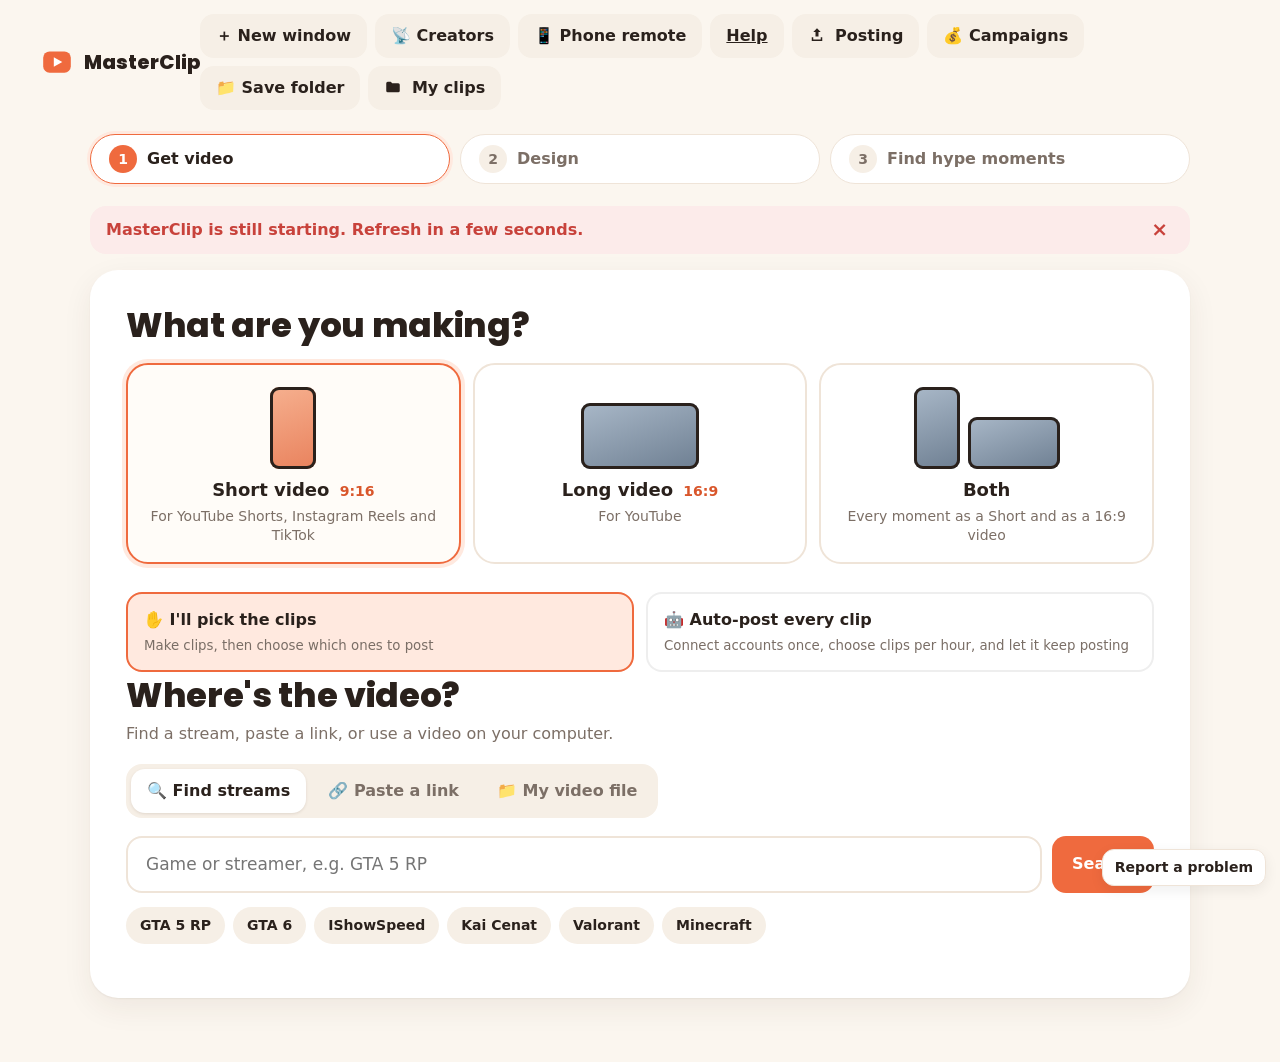
==== commit 340dca16: "Merge feat/automation into 1.6 integration" ====
--- a/static/index.html
+++ b/static/index.html
@@ -20,6 +20,7 @@
   <script src="/static/explore.js" defer></script>
   <script src="/static/aiboost.js" defer></script>
   <script src="/static/licence.js" defer></script>
+  <script src="/static/automation.js" defer></script>
 </head>
 <body>
   <header class="top">
--- a/static/app.css
+++ b/static/app.css
@@ -820,3 +820,27 @@
 .ov-tab audio { width: 100%; }
 .ov-stack { display: flex; flex-direction: column; gap: 10px; }
 .ov-stack[hidden] { display: none; }
+/* ---- Creators, Phone remote, Report a problem, covers, update banner (automation.js) ---- */
+.auto-shell { max-width: 480px; width: 100%; height: auto; max-height: 92vh; overflow: auto; }
+.auto-shell.wide { max-width: 640px; }
+.auto-body p { margin: 0; }
+.auto-form { display: grid; gap: 10px; padding: 12px; border: 1px solid var(--line); border-radius: 16px; }
+.auto-row { display: grid; grid-template-columns: 1fr 140px; gap: 10px; }
+.auto-body select, .auto-body textarea, .auto-form input[type=text] { width: 100%; font: inherit; padding: 10px 12px; border: 1.5px solid var(--line); border-radius: 12px; background: #fff; color: var(--ink); box-sizing: border-box; }
+.auto-err { color: #c0392b; font-weight: 600; min-height: 1em; }
+.auto-list { display: grid; gap: 10px; }
+.auto-item { border: 1px solid var(--line); border-radius: 16px; padding: 12px; display: grid; gap: 8px; }
+.auto-item.rec { border-color: var(--brand); box-shadow: 0 0 0 3px var(--brand-soft); }
+.auto-item-head { display: flex; align-items: center; gap: 8px; flex-wrap: wrap; }
+.auto-clips { list-style: none; margin: 0; padding: 0; display: grid; gap: 4px; font-size: 14px; }
+.auto-clips li { display: flex; gap: 8px; justify-content: space-between; }
+.auto-clips li span { overflow: hidden; text-overflow: ellipsis; white-space: nowrap; }
+.auto-clips a { color: var(--brand-dark); font-weight: 700; text-decoration: none; }
+.auto-big { font-size: 24px; font-weight: 800; word-break: break-all; background: var(--bg); border-radius: 12px; padding: 10px 14px; user-select: all; }
+.auto-big.pin { font-size: 40px; letter-spacing: 6px; text-align: center; }
+.auto-cover { width: 100%; max-height: 60vh; object-fit: contain; border-radius: 14px; background: #111; }
+.auto-details pre { white-space: pre-wrap; max-height: 180px; overflow: auto; font-size: 12px; background: var(--bg); padding: 10px; border-radius: 10px; }
+.update-banner { display: flex; align-items: center; gap: 10px; flex-wrap: wrap; margin-bottom: 12px; }
+.update-banner span { flex: 1; min-width: 200px; }
+.top-actions button.on { box-shadow: 0 0 0 2px var(--brand); }
+.report-fab { position: fixed; right: 14px; bottom: 14px; z-index: 40; background: var(--card); border: 1px solid var(--line); box-shadow: 0 4px 14px #0001; font-size: 13px; }
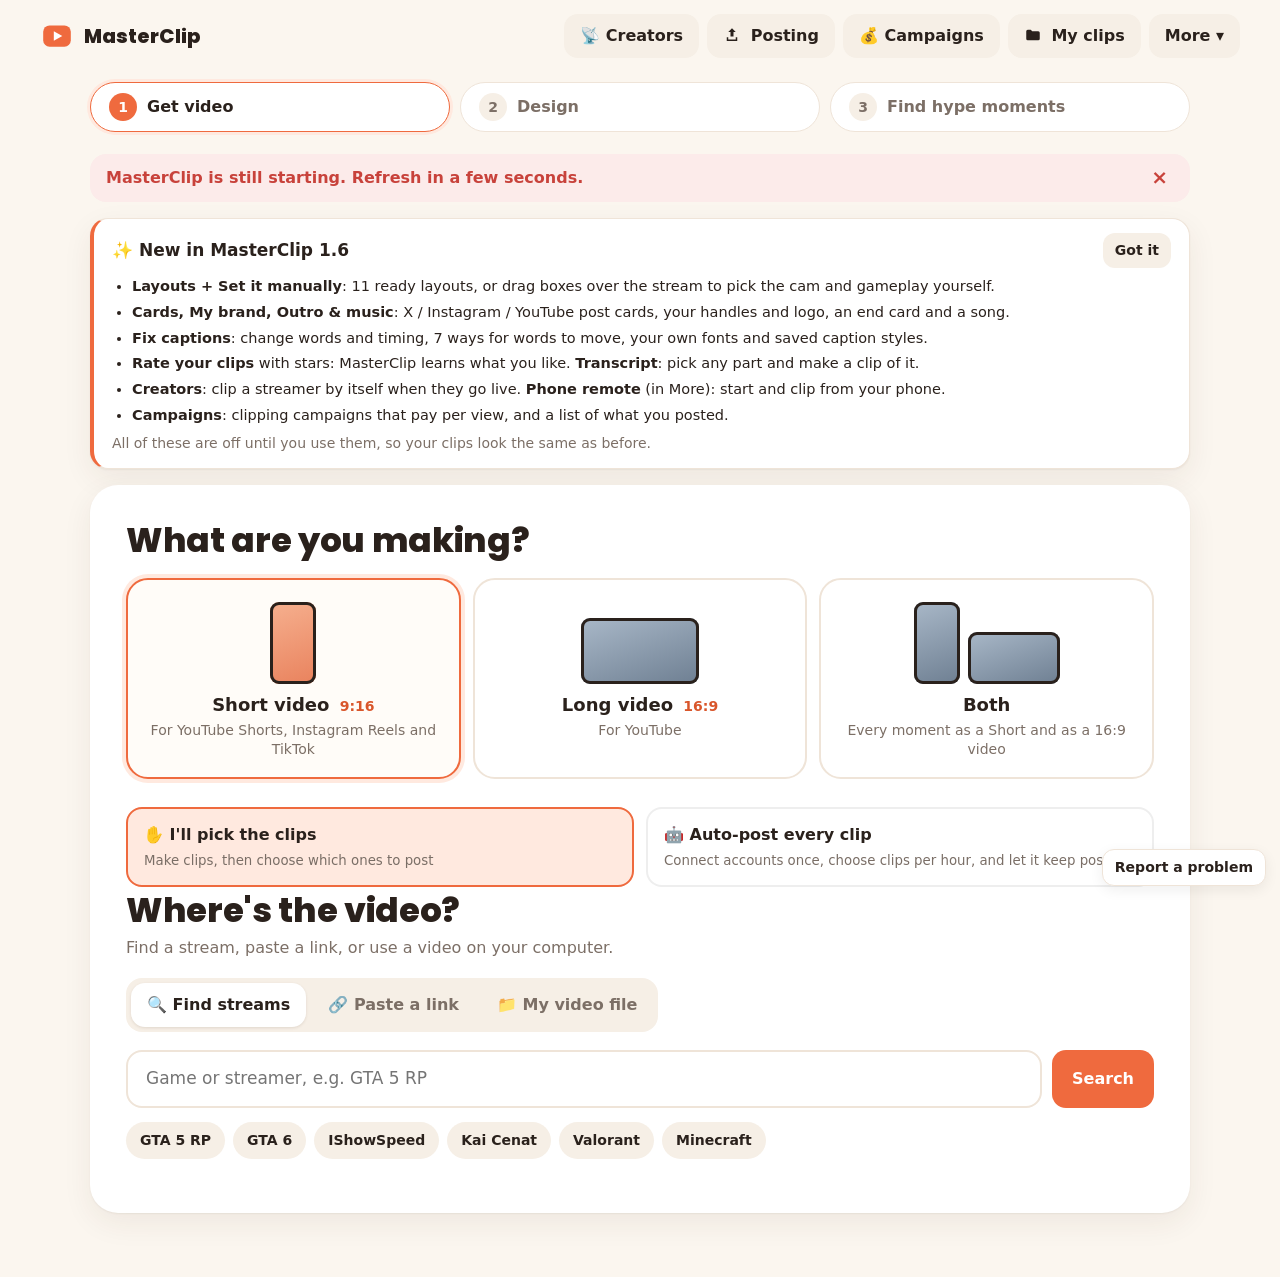
==== commit 28229397: "1.6 integration + ease-of-use pass - One clip editor switch "Use this on all clips of this video": w" ====
--- a/static/index.html
+++ b/static/index.html
@@ -29,19 +29,26 @@
       <span>MasterClip</span>
     </a>
     <div class="top-actions">
-      <button id="newWindow" class="ghost" type="button" title="Start another stream without stopping this one">＋ New window</button>
-      <a class="ghost" href="/help" target="_blank" rel="noopener">Help</a>
       <button id="openLicence" class="ghost licence-chip" type="button" title="Your licence" hidden><span id="licenceChip">Free trial</span></button>
+      <span id="topSlot" hidden></span>
       <button id="openPosting" class="ghost" type="button" title="Post clips to Instagram and YouTube">
         <svg viewBox="0 0 24 24" aria-hidden="true"><path d="M12 3l5 5h-3v6h-4V8H7zM5 15h2v3h10v-3h2v5H5z"/></svg>
         Posting <i id="postingDot" class="dot" hidden></i>
       </button>
       <button id="openCampaigns" class="ghost" type="button" title="Clipping campaigns that pay per views, and your posted clips">💰 Campaigns</button>
-      <button id="openStorage" class="ghost" type="button" title="Choose where clips and downloads are saved (use another drive if C: is full)">📁 Save folder <i id="storageDot" class="dot" hidden></i></button>
       <button id="openFolder" class="ghost" type="button" title="Open the folder with your saved clips">
         <svg viewBox="0 0 24 24" aria-hidden="true"><path d="M3 7a2 2 0 0 1 2-2h4l2 2h8a2 2 0 0 1 2 2v8a2 2 0 0 1-2 2H5a2 2 0 0 1-2-2z"/></svg>
         My clips
       </button>
+      <div class="more-menu">
+        <button id="moreBtn" class="ghost" type="button" aria-haspopup="true" aria-expanded="false" aria-controls="moreMenu">More <i id="moreDot" class="dot" hidden></i> ▾</button>
+        <div id="moreMenu" class="more-pop" role="menu" hidden>
+          <button id="newWindow" class="more-item" type="button" role="menuitem"><b>＋ New window</b><small>Clip another stream at the same time</small></button>
+          <button id="openStorage" class="more-item" type="button" role="menuitem"><b>📁 Save folder <i id="storageDot" class="dot" hidden></i></b><small>Where clips and downloads go</small></button>
+          <span id="moreSlot" hidden></span>
+          <a class="more-item" href="/help" target="_blank" rel="noopener" role="menuitem"><b>❓ Help</b><small>How MasterClip works</small></a>
+        </div>
+      </div>
     </div>
   </header>
 
@@ -55,6 +62,19 @@
     <div id="campBanner" class="notice-soft camp-banner" hidden><span id="campBannerText"></span><button id="campBannerX" class="ghost small" type="button">Stop</button></div>
 
     <div id="notice" class="notice" role="alert" hidden><span id="noticeText"></span><button id="noticeClose" type="button" aria-label="Close">×</button></div>
+
+    <div id="whatsNew" class="whats-new" role="note" aria-labelledby="whatsNewTitle" hidden>
+      <div class="wn-head"><strong id="whatsNewTitle">✨ New in MasterClip 1.6</strong><button id="whatsNewX" class="ghost small" type="button">Got it</button></div>
+      <ul>
+        <li><b>Layouts + Set it manually</b>: 11 ready layouts, or drag boxes over the stream to pick the cam and gameplay yourself.</li>
+        <li><b>Cards, My brand, Outro &amp; music</b>: X / Instagram / YouTube post cards, your handles and logo, an end card and a song.</li>
+        <li><b>Fix captions</b>: change words and timing, 7 ways for words to move, your own fonts and saved caption styles.</li>
+        <li><b>Rate your clips</b> with stars: MasterClip learns what you like. <b>Transcript</b>: pick any part and make a clip of it.</li>
+        <li><b>Creators</b>: clip a streamer by itself when they go live. <b>Phone remote</b> (in More): start and clip from your phone.</li>
+        <li><b>Campaigns</b>: clipping campaigns that pay per view, and a list of what you posted.</li>
+      </ul>
+      <p class="hint">All of these are off until you use them, so your clips look the same as before.</p>
+    </div>
 
     <div id="welcomeBack" class="welcome-back" hidden>
       <span class="wb-icon" aria-hidden="true">🎬</span>
@@ -250,7 +270,7 @@
               </div>
               <p class="hint">The title is written for each clip. Change its words on any clip with ✏️ Edit, or right on the clip card.</p>
               <div class="switch-row col">
-                <label class="switch"><input id="fxCredit" type="checkbox"><span></span> Streamer name (@name) at the bottom</label>
+                <label class="switch"><input id="fxCredit" type="checkbox"><span></span> Streamer name at the bottom (@name)</label>
                 <label class="switch"><input id="fxShout" type="checkbox"><span></span> 💥 Shout effect: big word + shake when someone yells</label>
                 <label class="switch"><input id="fxSfx" type="checkbox"><span></span> 🔊 Boom sound with the shout effect</label>
               </div>
@@ -378,9 +398,9 @@
             <button id="postAll" class="primary" type="button">📤 Post / schedule all</button>
             <button id="changeDesign" class="ghost" type="button" title="Go back, change the look, then come back and apply it">🎨 Change design</button>
             <button id="openTranscript" class="ghost" type="button" title="Read everything that was said and clip any part of it">📜 Transcript</button>
-            <button id="openChatHelp" class="ghost" type="button" title="Let a free chatbot (ChatGPT, Gemini...) find moments in a long video">🤖 Free chatbot helper</button>
-            <button id="saveAll" class="ghost" type="button">💾 Save all to my Videos</button>
-            <button id="startOver" class="ghost" type="button">Start a new video</button>
+            <button id="openChatHelp" class="ghost" type="button" title="Let a free chatbot (ChatGPT, Gemini...) find moments in a long video">🤖 Chatbot helper</button>
+            <button id="saveAll" class="ghost" type="button" title="Copy every clip into your save folder">💾 Save all</button>
+            <button id="startOver" class="ghost" type="button">New video</button>
           </div>
         </div>
         <p id="aiNote" class="ai-note" hidden></p>
@@ -428,7 +448,7 @@
       <header class="editor-top">
         <strong id="editorTitle">Edit clip</strong>
         <div class="row-gap">
-          <label class="switch" title="The look (layout, captions, title style) goes on every other clip of this video too. Each clip keeps its own moment and title."><input id="eApplyAll" type="checkbox"><span></span> Use this look on all clips</label>
+          <label class="switch" title="The whole look (layout, boxes, captions, title style, cards, brand) goes on every other clip of this video, and new clips of this video get it too. Each clip keeps its own moment and title."><input id="eApplyAll" type="checkbox"><span></span> Use this on all clips of this video</label>
           <button id="editorCancel" class="ghost" type="button">Cancel</button>
           <button id="editorSave" class="primary" type="button">Save changes</button>
         </div>
@@ -455,7 +475,13 @@
             <button class="tab" data-etab="captions" type="button">Captions</button>
             <button class="tab" data-etab="words" type="button">Words</button>
             <button class="tab" data-etab="title" type="button">Title</button>
-          </div>
+            <button class="tab" data-etab="cards" type="button">Cards</button>
+            <button class="tab" data-etab="brand" type="button">My brand</button>
+            <button class="tab" data-etab="outro" type="button">Outro &amp; music</button>
+          </div>
+          <div class="etab ov-tab" id="etab-cards" hidden></div>
+          <div class="etab ov-tab" id="etab-brand" hidden></div>
+          <div class="etab ov-tab" id="etab-outro" hidden></div>
           <div class="etab" id="etab-layout">
             <label class="field"><span>Template</span><select id="eTemplate"></select></label>
             <div class="field"><span>Empty space</span>
@@ -464,7 +490,7 @@
             <div class="field" id="eCamField"><span>Streamer cam</span>
               <div class="seg" id="eCamPos"><button data-v="keep" type="button" title="Leave the cam where it is in the stream">As in stream</button><button data-v="top" type="button">Top</button><button data-v="bottom" type="button">Bottom</button><button data-v="corner" type="button" title="A box you can drag anywhere on the preview">Box (drag it)</button><button data-v="hidden" type="button" title="Blur the streamer's cam out of the picture">Remove</button></div>
               <p class="hint" id="camHint"></p>
-              <button id="drawCam" class="ghost small" type="button">✏️ Draw the cam box myself</button>
+              <button id="drawCam" class="ghost small" type="button" title="Opens Set it manually with an orange box to drag over the cam">✏️ Mark the cam myself</button>
             </div>
             <label class="field" id="eSplitField"><span>Cam size <b id="eSplitVal"></b></span><input id="eSplit" type="range" min="0.2" max="0.7" step="0.01"></label>
             <label class="field" id="eFocusField"><span>Gameplay left ↔ right</span><input id="eFocus" type="range" min="0" max="1" step="0.01"></label>
@@ -486,7 +512,7 @@
             </div>
             <label class="field"><span>Size <b id="eCapSizeVal"></b></span><input id="eCapSize" type="range" min="24" max="160" step="1"></label>
             <div class="field"><span>Colour</span><div class="swatches" id="eCapColor"></div></div>
-            <div class="field"><span>Highlight</span><div class="swatches" id="eCapHi"></div></div>
+            <div class="field"><span>Spoken word colour</span><div class="swatches" id="eCapHi"></div></div>
             <label class="field"><span>Outline <b id="eOutlineVal"></b></span><input id="eOutline" type="range" min="0" max="16" step="1"></label>
             <div class="field"><span>Outline colour</span><div class="swatches" id="eCapEdge"></div></div>
             <div class="field"><span>My caption styles</span>
@@ -538,16 +564,9 @@
               <label class="field" id="eTitleSecsField"><span>For the first <b id="eTitleSecsVal"></b> s</span><input id="eTitleSecs" type="range" min="2" max="60" step="1"></label>
             </div>
             <label class="switch"><input id="eTitleShow" type="checkbox"><span></span> Show the title</label>
-            <label class="switch"><input id="eCredit" type="checkbox"><span></span> Show credit <b id="eCreditName"></b></label>
-          </div>
-        </div>
-      </div>
-    </div>
-    <div id="camPicker" class="cam-picker" hidden>
-      <div class="cam-picker-card">
-        <strong>Drag a box over the streamer's face cam</strong>
-        <div class="cam-picker-stage"><canvas id="camCanvas"></canvas><div id="camDraw" class="drag-box draw"></div></div>
-        <div class="row-end row-gap"><button id="camCancel" class="ghost" type="button">Cancel</button><button id="camDone" class="primary" type="button">Use this box</button></div>
+            <label class="switch"><input id="eCredit" type="checkbox"><span></span> Streamer name at the bottom <b id="eCreditName"></b></label>
+          </div>
+        </div>
       </div>
     </div>
   </div>
@@ -576,7 +595,7 @@
   <div id="chatHelpDlg" class="editor" hidden role="dialog" aria-modal="true" aria-labelledby="chTitle">
     <div class="editor-shell sched-shell explore-shell">
       <header class="editor-top">
-        <strong id="chTitle">Free chatbot helper</strong>
+        <strong id="chTitle">Chatbot helper (free)</strong>
         <button id="chClose" class="ghost" type="button" aria-label="Close">✕</button>
       </header>
       <div class="explore-body">
--- a/static/app.css
+++ b/static/app.css
@@ -225,12 +225,6 @@
 .swatches button { width: 30px; height: 30px; border-radius: 50%; border: 3px solid #fff; box-shadow: 0 0 0 2px var(--line); }
 .swatches button.on { box-shadow: 0 0 0 3px var(--brand); }
 .swatches input[type=color] { width: 34px; height: 34px; border: 0; padding: 0; background: none; cursor: pointer; }
-.cam-picker { position: absolute; inset: 0; background: rgba(42, 33, 28, .55); display: grid; place-items: center; padding: 16px; z-index: 5; }
-.cam-picker-card { background: #fff; border-radius: 22px; padding: 18px; width: min(900px, 100%); display: flex; flex-direction: column; gap: 12px; }
-.cam-picker-stage { position: relative; width: 100%; aspect-ratio: 16 / 9; background: #1d1714; border-radius: 12px; overflow: hidden; touch-action: none; cursor: crosshair; }
-.cam-picker-stage canvas { width: 100%; height: 100%; display: block; }
-.drag-box { position: absolute; border: 3px dashed #fff; border-radius: 10px; }
-.drag-box.draw { pointer-events: none; border-color: #FFD233; }
 
 @media (max-width: 860px) {
   .editor-body { grid-template-columns: 1fr; overflow-y: auto; }
@@ -649,7 +643,20 @@
 .clip-post-line button { justify-self: start; font-size: 12px; }
 .format-routing label { display: inline-flex; align-items: center; gap: 8px; }
 .format-routing input[type="checkbox"] { width: auto; min-height: auto; accent-color: var(--brand); }
-.top-actions { flex-wrap: wrap; }
+.top-actions { flex-wrap: wrap; align-items: center; }
+.whats-new { background: #fff; border: 1px solid var(--line); border-left: 4px solid var(--brand); border-radius: 18px; padding: 14px 18px; margin: 0 0 16px; box-shadow: var(--shadow); }
+.whats-new .wn-head { display: flex; align-items: center; justify-content: space-between; gap: 12px; }
+.whats-new strong { font-size: 17px; }
+.whats-new ul { margin: 8px 0 6px; padding-left: 20px; display: grid; gap: 4px; font-size: 14.5px; }
+.whats-new .hint { margin: 0; }
+.more-menu { position: relative; }
+.more-pop { position: absolute; right: 0; top: calc(100% + 6px); z-index: 40; min-width: 260px; background: #fff; border: 1px solid var(--line); border-radius: 16px; box-shadow: 0 14px 40px rgba(42, 33, 28, .16); padding: 6px; display: flex; flex-direction: column; }
+.more-pop[hidden] { display: none; }
+.more-item { display: flex; flex-direction: column; align-items: flex-start; gap: 1px; text-align: left; background: none; border: 0; border-radius: 12px; padding: 9px 12px; color: var(--ink); text-decoration: none; cursor: pointer; font: inherit; }
+.more-item:hover, .more-item:focus-visible { background: var(--soft); }
+.more-item b { font-weight: 700; font-size: 15px; }
+.more-item small { color: var(--muted, #7a6a5e); font-size: 13px; }
+.more-item.on b::after { content: " · on"; color: var(--good, #269456); }
 .pill.retrying { color: #9b3026; background: #fff0ec; }
 
 .ai-local { display: flex; flex-wrap: wrap; gap: 10px; align-items: center; margin: 10px 0; }
@@ -786,6 +793,9 @@
 .cap-panel > * { flex-shrink: 0; }
 .design-tabs { margin: 0; width: 100%; flex-wrap: wrap; overflow: visible; position: sticky; top: -16px; z-index: 2; }
 .design-tabs .tab { padding: 8px 10px; font-size: 14px; flex: 1 1 auto; }
+/* Clip editor: 7 tabs wrap onto two rows instead of hiding behind a sideways scroll. */
+.editor .side > .tabs.small { width: 100%; flex-wrap: wrap; overflow: visible; }
+.editor .side > .tabs.small .tab { flex: 1 1 auto; padding: 7px 10px; }
 .dtab { display: flex; flex-direction: column; gap: 14px; }
 .dtab[hidden] { display: none; }
 .ov-tab .hint { margin: 0; }
